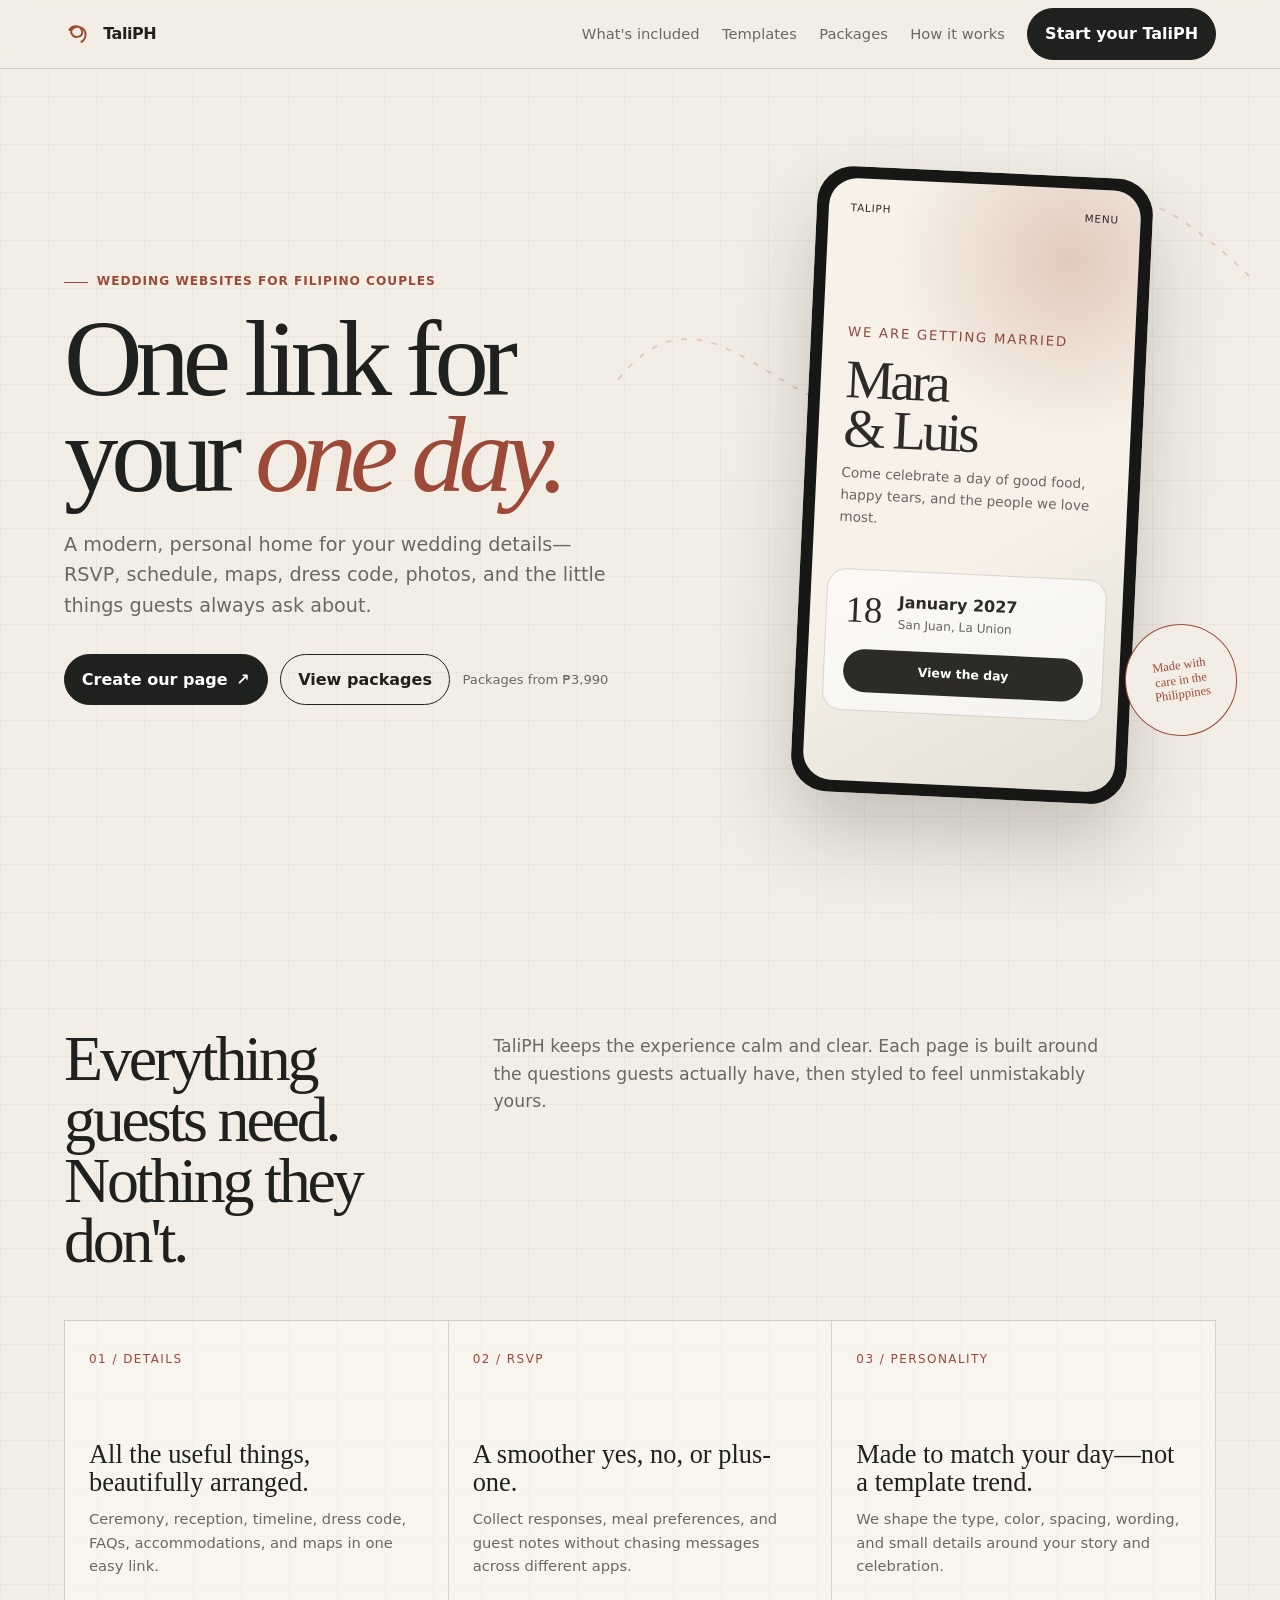
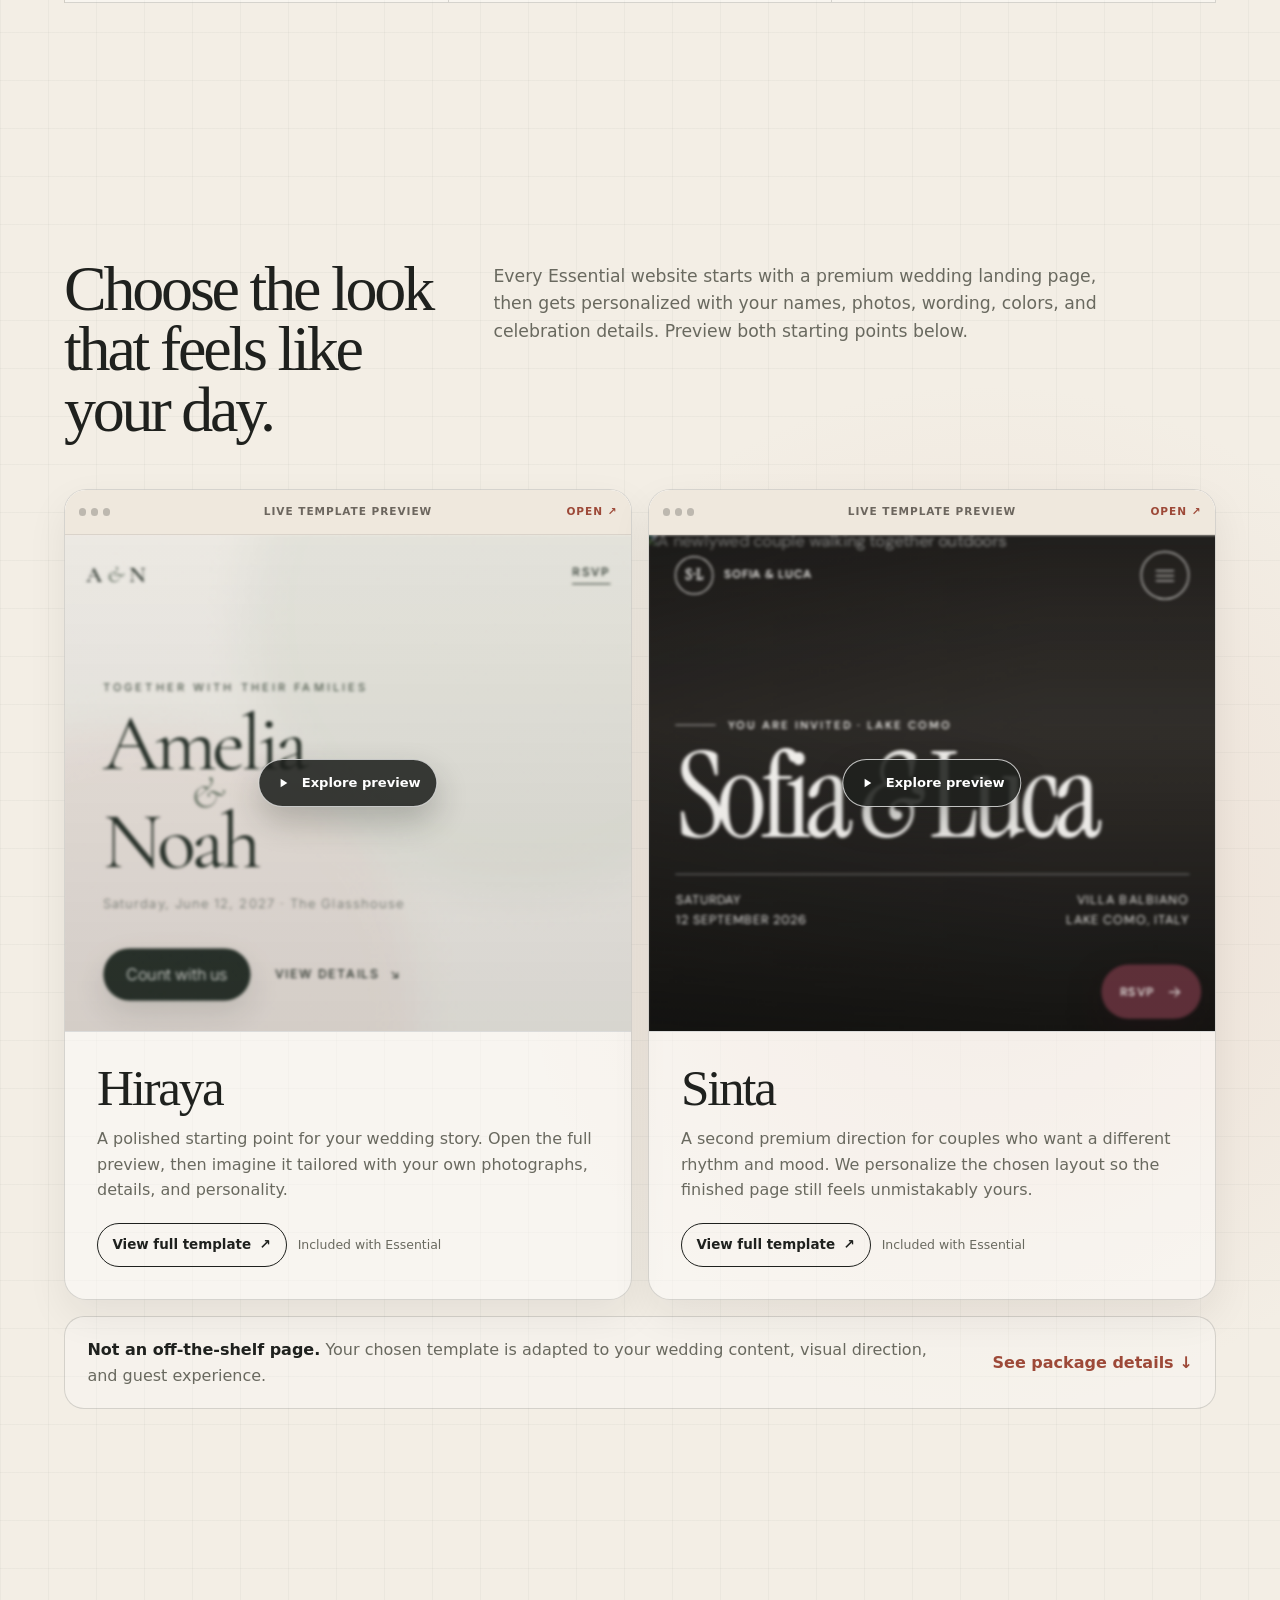
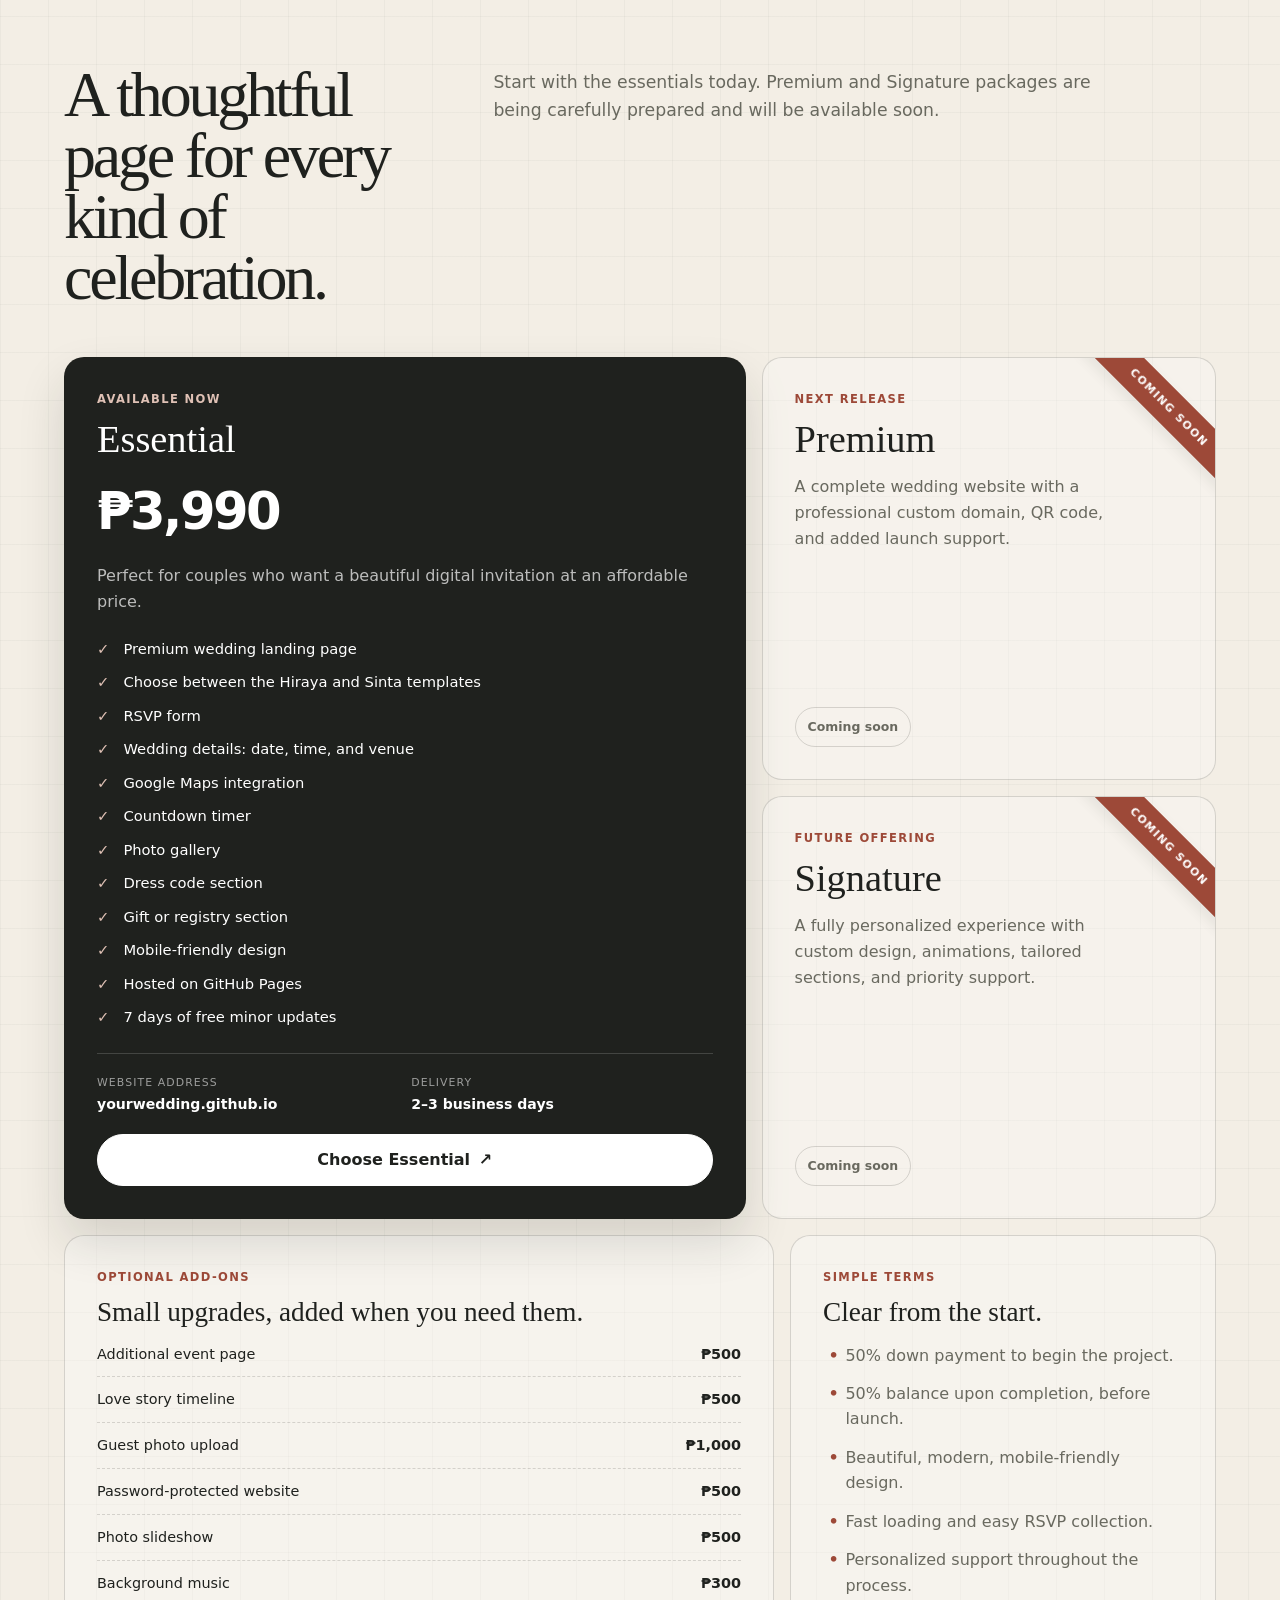
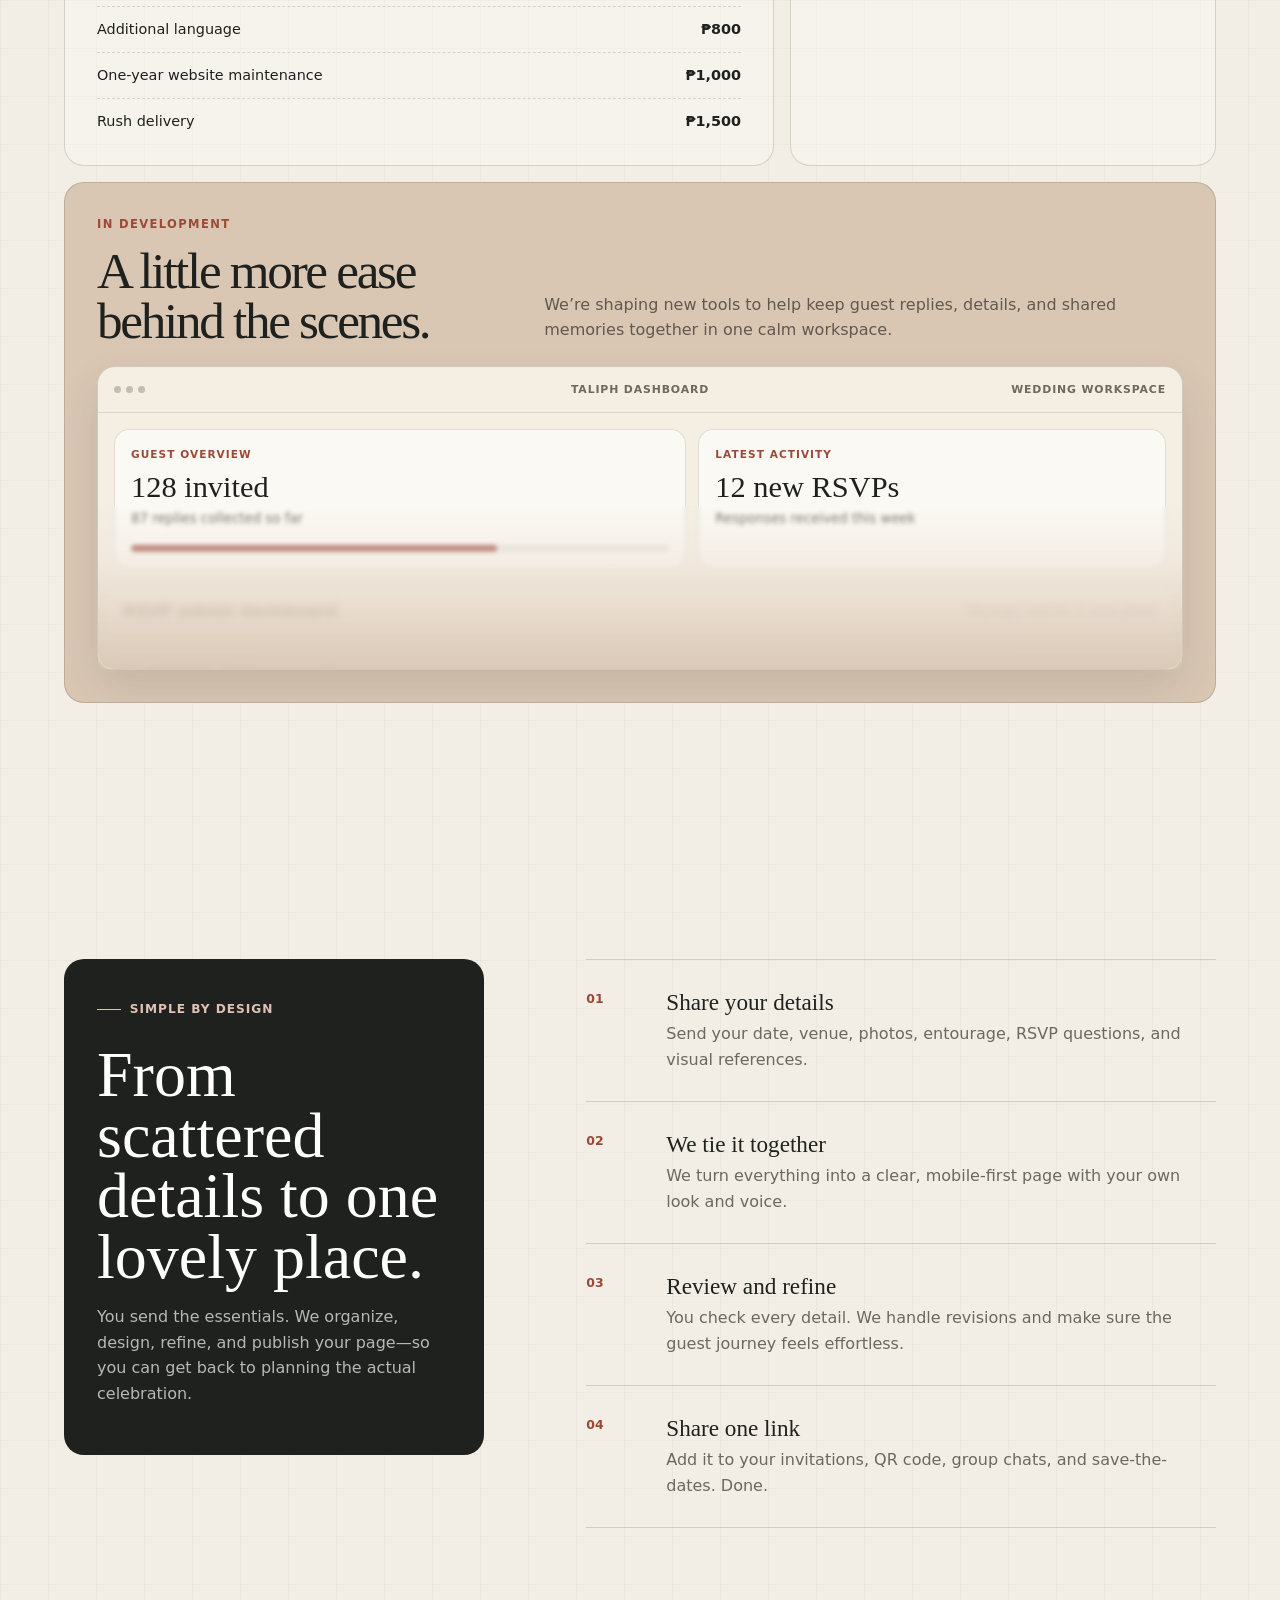
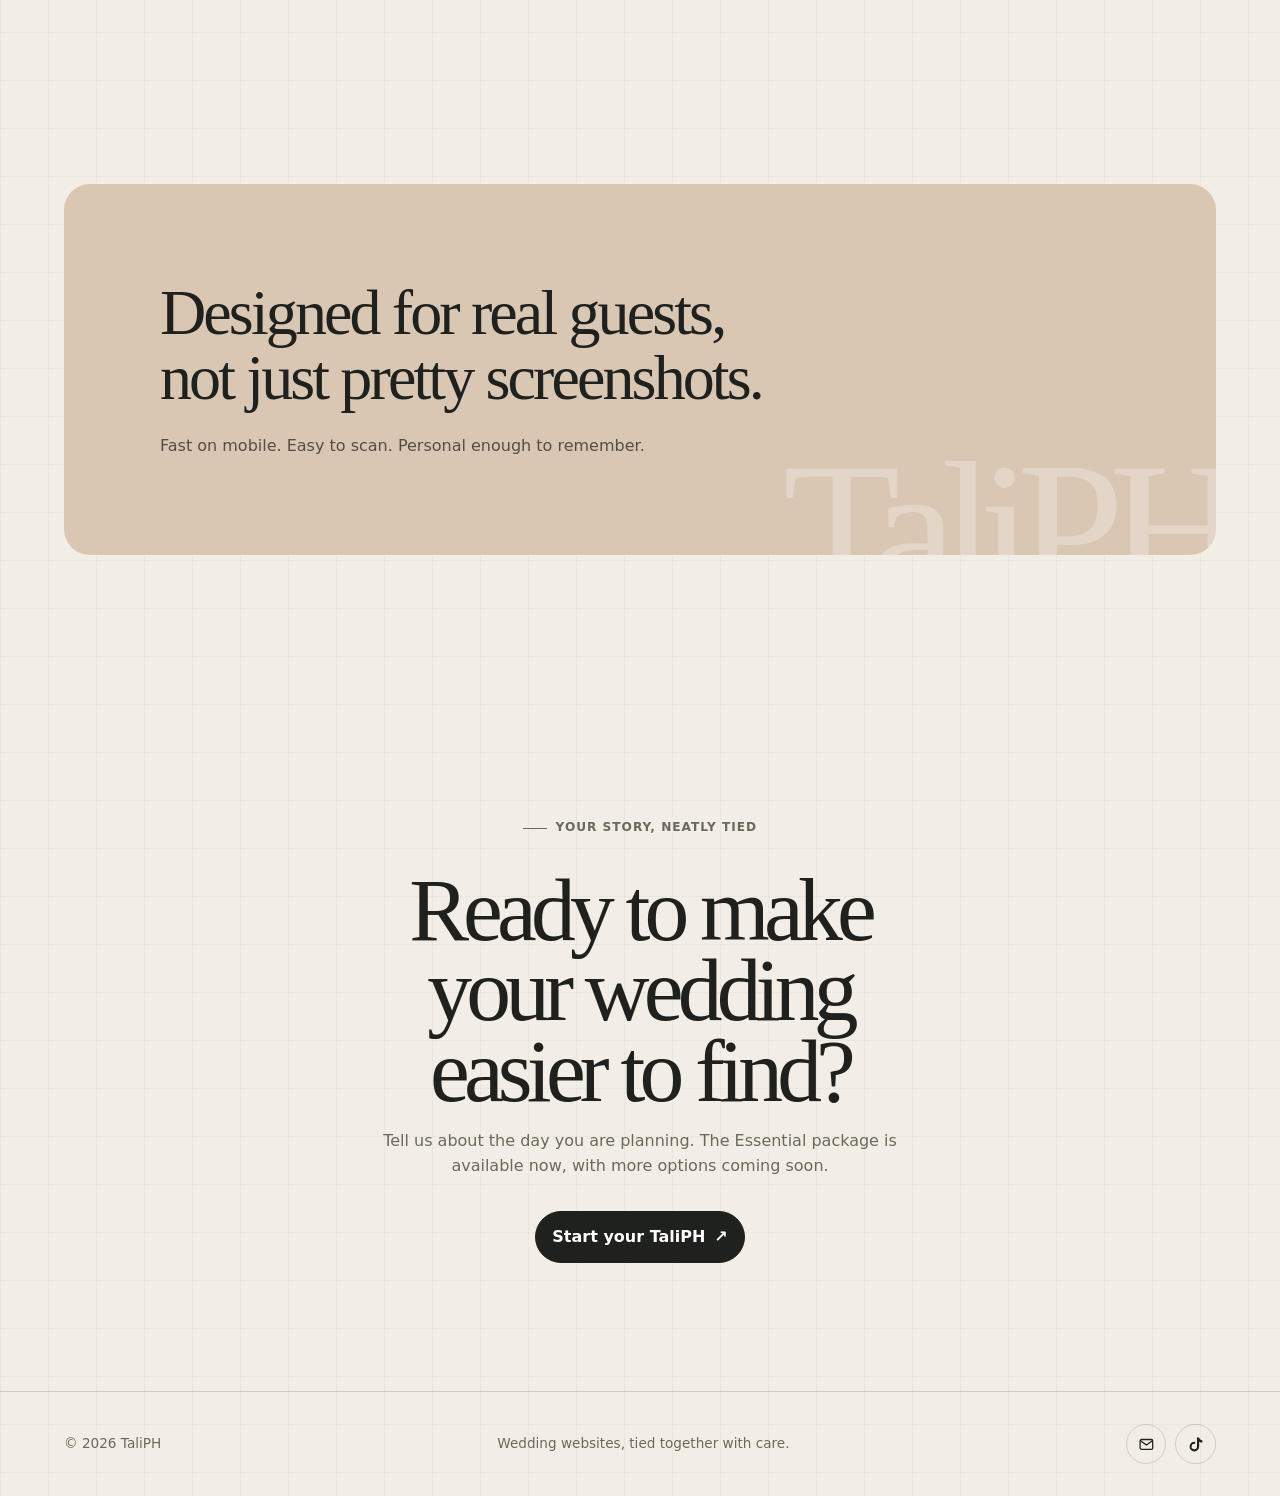
==== index.html @ bf70fc2e "update" ====
<!doctype html>
<html lang="en">
<head>
  <meta charset="utf-8">
  <meta name="viewport" content="width=device-width,initial-scale=1">
  <meta name="theme-color" content="#f3eee5">
  <meta name="description" content="TaliPH creates modern, personal wedding websites for Filipino couples—complete with RSVP, schedules, maps, and guest details.">
  <title>TaliPH — Wedding websites, tied together with care</title>
  <style>
    :root {
      --paper: #f3eee5;
      --ink: #1f211e;
      --muted: #69695f;
      --line: rgba(31, 33, 30, .16);
      --accent: #9d4938;
      --accent-soft: #dfc1b5;
      --card: rgba(255, 255, 255, .48);
      --radius: 1.25rem;
      --max: 72rem;
    }

    * { box-sizing: border-box; }
    html { scroll-behavior: smooth; max-width: 100%; overflow-x: hidden; }
    body {
      margin: 0;
      color: var(--ink);
      background:
        linear-gradient(rgba(31,33,30,.035) 1px, transparent 1px),
        linear-gradient(90deg, rgba(31,33,30,.035) 1px, transparent 1px),
        var(--paper);
      background-size: 3rem 3rem;
      font: 400 1rem/1.6 ui-sans-serif, system-ui, -apple-system, BlinkMacSystemFont, "Segoe UI", sans-serif;
      text-rendering: optimizeLegibility;
      width: 100%;
      max-width: 100%;
      overflow-x: hidden;
    }

    a { color: inherit; }
    button, a { -webkit-tap-highlight-color: transparent; }
    .wrap { width: min(calc(100% - 2rem), var(--max)); min-width: 0; margin-inline: auto; }
    .serif { font-family: Georgia, "Times New Roman", serif; font-weight: 400; }

    .skip {
      position: fixed;
      left: 1rem;
      top: -5rem;
      z-index: 10;
      padding: .7rem 1rem;
      background: var(--ink);
      color: white;
      border-radius: 999px;
      text-decoration: none;
    }
    .skip:focus { top: 1rem; }

    header {
      position: sticky;
      top: 0;
      z-index: 5;
      backdrop-filter: blur(12px);
      background: color-mix(in srgb, var(--paper) 82%, transparent);
      border-bottom: 1px solid var(--line);
    }

    nav {
      min-height: 4.25rem;
      display: flex;
      align-items: center;
      justify-content: space-between;
      gap: 1rem;
    }

    .brand {
      display: inline-flex;
      align-items: center;
      gap: .65rem;
      font-weight: 750;
      letter-spacing: -.03em;
      text-decoration: none;
    }

    .knot { width: 1.8rem; height: 1.8rem; flex: 0 0 auto; }
    .knot path {
      fill: none;
      stroke: var(--accent);
      stroke-width: 2.2;
      stroke-linecap: round;
      stroke-linejoin: round;
      stroke-dasharray: 70;
      animation: draw 1.4s ease-out both;
    }

    .navlinks { display: flex; align-items: center; gap: 1.4rem; }
    .navlinks > a:not(.button) { color: var(--muted); text-decoration: none; font-size: .92rem; }
    .navlinks > a:hover { color: var(--ink); }

    .button {
      display: inline-flex;
      align-items: center;
      justify-content: center;
      gap: .55rem;
      min-height: 2.9rem;
      padding: .75rem 1.05rem;
      border: 1px solid var(--ink);
      border-radius: 999px;
      background: var(--ink);
      color: #fff;
      font-weight: 700;
      text-decoration: none;
      transition: transform .2s ease, box-shadow .2s ease, background .2s ease;
    }
    .button:hover { transform: translateY(-2px); box-shadow: 0 .7rem 1.4rem rgba(31,33,30,.12); }
    .button.secondary { background: transparent; color: var(--ink); }

    main { overflow: hidden; }
    .hero {
      position: relative;
      display: grid;
      grid-template-columns: 1.08fr .92fr;
      align-items: center;
      gap: clamp(2rem, 7vw, 7rem);
      min-height: calc(100svh - 4.25rem);
      padding-block: clamp(4.5rem, 10vw, 8rem);
    }

    .eyebrow {
      display: inline-flex;
      align-items: center;
      gap: .55rem;
      margin: 0 0 1.2rem;
      color: var(--accent);
      font-weight: 750;
      letter-spacing: .08em;
      text-transform: uppercase;
      font-size: .76rem;
    }
    .eyebrow::before { content: ""; width: 1.5rem; border-top: 1px solid currentColor; }

    h1 {
      max-width: 10ch;
      margin: 0;
      font-size: clamp(3.7rem, 8.5vw, 7.7rem);
      line-height: .88;
      letter-spacing: -.065em;
    }
    h1 em { color: var(--accent); font-weight: inherit; }

    .lead {
      max-width: 35rem;
      margin: 1.7rem 0 2rem;
      color: var(--muted);
      font-size: clamp(1.05rem, 1.5vw, 1.22rem);
    }

    .actions { display: flex; flex-wrap: wrap; gap: .8rem; align-items: center; }
    .note { color: var(--muted); font-size: .82rem; }

    .preview-wrap { position: relative; min-height: 35rem; }
    .thread {
      position: absolute;
      inset: -5rem -12rem auto -8rem;
      width: 42rem;
      max-width: none;
      pointer-events: none;
      opacity: .78;
    }
    .thread path {
      fill: none;
      stroke: var(--accent-soft);
      stroke-width: 2;
      stroke-dasharray: 6 10;
      animation: drift 18s linear infinite;
    }

    .phone {
      position: absolute;
      top: 50%;
      left: 50%;
      width: min(100%, 21rem);
      min-height: 39rem;
      padding: .7rem;
      border: 1px solid rgba(31,33,30,.22);
      border-radius: 2.3rem;
      background: #171815;
      box-shadow: 0 2.5rem 5rem rgba(31,33,30,.22);
      transform: translate(-50%, -50%) rotate(2.7deg);
      animation: float 6s ease-in-out infinite;
    }

    .screen {
      position: relative;
      min-height: 37.6rem;
      overflow: hidden;
      border-radius: 1.75rem;
      background: #f7f1e8;
      color: #2c2b27;
    }

    .screen::before {
      content: "";
      position: absolute;
      inset: 0;
      background:
        radial-gradient(circle at 78% 12%, rgba(174,102,79,.28), transparent 30%),
        linear-gradient(150deg, transparent 58%, rgba(102,113,86,.14));
    }

    .sample-top { position: relative; padding: 1.3rem 1.35rem 0; display: flex; justify-content: space-between; font-size: .65rem; letter-spacing: .08em; text-transform: uppercase; }
    .sample-copy { position: relative; padding: 6.4rem 1.55rem 1.5rem; }
    .sample-copy small { color: #8d4a3b; letter-spacing: .13em; text-transform: uppercase; }
    .sample-copy h2 { margin: .7rem 0 .6rem; font-size: 3.4rem; line-height: .9; letter-spacing: -.06em; }
    .sample-copy p { max-width: 18rem; margin: 0; color: #68665f; font-size: .85rem; }

    .date-card {
      position: relative;
      margin: 1rem;
      padding: 1.15rem;
      display: grid;
      grid-template-columns: auto 1fr;
      gap: 1rem;
      align-items: center;
      border: 1px solid rgba(44,43,39,.16);
      border-radius: 1.2rem;
      background: rgba(255,255,255,.56);
    }
    .date-card strong { font: 400 2.3rem/1 Georgia, serif; }
    .date-card span { display: block; color: #68665f; font-size: .76rem; }
    .mini-button { grid-column: 1 / -1; padding: .72rem; border-radius: 999px; background: #2c2b27; color: white; text-align: center; font-size: .78rem; font-weight: 700; }

    .seal {
      position: absolute;
      right: -1.3rem;
      bottom: 1.8rem;
      width: 7rem;
      aspect-ratio: 1;
      display: grid;
      place-items: center;
      border: 1px solid var(--accent);
      border-radius: 50%;
      background: var(--paper);
      color: var(--accent);
      text-align: center;
      font: 400 .78rem/1.15 Georgia, serif;
      transform: rotate(-8deg);
    }

    section { padding-block: clamp(5rem, 10vw, 9rem); }
    .section-head { display: grid; grid-template-columns: .55fr 1fr; gap: 2rem; margin-bottom: 3rem; }
    .section-head h2 { max-width: 13ch; margin: 0; font-size: clamp(2.4rem, 5vw, 4.7rem); line-height: .95; letter-spacing: -.05em; }
    .section-head p { max-width: 38rem; margin: .25rem 0 0; color: var(--muted); font-size: 1.08rem; }

    .features {
      display: grid;
      grid-template-columns: repeat(3, minmax(0, 1fr));
      width: 100%;
      min-width: 0;
      border-top: 1px solid var(--line);
      border-left: 1px solid var(--line);
    }
    .feature {
      min-width: 0;
      min-height: 17rem;
      padding: 1.5rem;
      border-right: 1px solid var(--line);
      border-bottom: 1px solid var(--line);
      background: color-mix(in srgb, var(--card) 80%, transparent);
    }
    .feature-num { color: var(--accent); font-size: .75rem; letter-spacing: .12em; }
    .feature h3 { margin: 4.4rem 0 .65rem; font: 400 1.65rem/1.05 Georgia, serif; }
    .feature p { margin: 0; color: var(--muted); font-size: .92rem; overflow-wrap: anywhere; }

    .templates-section {
      position: relative;
    }

    .templates-section::before {
      content: "";
      position: absolute;
      z-index: -1;
      inset: 12% -18vw 3% 40%;
      border-radius: 50%;
      background: radial-gradient(circle, rgba(223,193,181,.34), transparent 68%);
      pointer-events: none;
    }

    .template-grid {
      display: grid;
      grid-template-columns: repeat(2, minmax(0, 1fr));
      gap: 1rem;
      min-width: 0;
    }

    .template-card {
      min-width: 0;
      overflow: hidden;
      border: 1px solid var(--line);
      border-radius: calc(var(--radius) * 1.1);
      background: color-mix(in srgb, var(--card) 92%, transparent);
      box-shadow: 0 1rem 2.5rem rgba(31,33,30,.07);
      transition: transform .25s ease, box-shadow .25s ease;
    }

    .template-card:hover {
      transform: translateY(-4px);
      box-shadow: 0 1.4rem 3rem rgba(31,33,30,.11);
    }

    .template-browser {
      min-width: 0;
      overflow: hidden;
      border-bottom: 1px solid var(--line);
      background: #fff;
    }

    .template-toolbar {
      min-height: 2.8rem;
      display: grid;
      grid-template-columns: 1fr auto 1fr;
      align-items: center;
      gap: .75rem;
      padding: .65rem .85rem;
      border-bottom: 1px solid rgba(31,33,30,.1);
      background: #efe8dd;
      color: #6c665e;
      font-size: .66rem;
      font-weight: 800;
      letter-spacing: .09em;
      text-transform: uppercase;
    }

    .template-toolbar > span:nth-child(2) { text-align: center; }
    .template-toolbar a { justify-self: end; color: var(--accent); text-decoration: none; }
    .template-toolbar a:hover { text-decoration: underline; text-underline-offset: .2rem; }

    .template-preview-shell {
      position: relative;
      overflow: hidden;
      background: #f7f1e8;
    }

    .template-frame {
      display: block;
      width: 100%;
      height: clamp(23rem, 42vw, 31rem);
      border: 0;
      background: #f7f1e8;
      pointer-events: none;
      filter: blur(1.6px) saturate(.82);
      transform: scale(1.008);
      transform-origin: center top;
      transition: filter .3s ease, transform .3s ease;
    }

    .template-preview-shell::after {
      content: "";
      position: absolute;
      inset: 0;
      pointer-events: none;
      background: linear-gradient(180deg, rgba(31,33,30,.03), rgba(31,33,30,.13));
      transition: opacity .3s ease;
    }

    .template-activate {
      position: absolute;
      z-index: 2;
      inset: 50% auto auto 50%;
      display: inline-flex;
      align-items: center;
      gap: .65rem;
      min-height: 3rem;
      padding: .75rem 1rem;
      border: 1px solid rgba(255,255,255,.72);
      border-radius: 999px;
      background: rgba(31,33,30,.88);
      color: #fff;
      font: inherit;
      font-size: .82rem;
      font-weight: 800;
      cursor: pointer;
      box-shadow: 0 .9rem 2rem rgba(31,33,30,.24);
      transform: translate(-50%, -50%);
      transition: transform .2s ease, background .2s ease, opacity .2s ease;
    }

    .template-activate:hover { background: var(--accent); transform: translate(-50%, calc(-50% - 2px)); }
    .template-activate:focus-visible { outline: 3px solid var(--accent-soft); outline-offset: 3px; }
    .template-activate svg { width: 1rem; height: 1rem; fill: currentColor; }

    .template-preview-shell.is-active .template-frame {
      pointer-events: auto;
      filter: none;
      transform: none;
    }

    .template-preview-shell.is-active::after { opacity: 0; }
    .template-preview-shell.is-active .template-activate { opacity: 0; pointer-events: none; }

    .template-copy { padding: clamp(1.35rem, 3vw, 2rem); }

    .template-meta {
      display: flex;
      align-items: center;
      justify-content: space-between;
      gap: .75rem;
      margin-bottom: 1rem;
    }

    .template-index {
      color: var(--accent);
      font-size: .7rem;
      font-weight: 850;
      letter-spacing: .11em;
      text-transform: uppercase;
    }

    .template-copy h3 {
      margin: 0;
      font: 400 clamp(2.1rem, 4vw, 3.2rem)/.95 Georgia, serif;
      letter-spacing: -.045em;
    }

    .template-copy p {
      max-width: 34rem;
      margin: .85rem 0 1.25rem;
      color: var(--muted);
    }

    .template-actions { display: flex; flex-wrap: wrap; align-items: center; gap: .7rem; }
    .template-actions .button { min-height: 2.65rem; padding: .65rem .9rem; font-size: .84rem; }
    .template-note { color: var(--muted); font-size: .78rem; }

    .template-included {
      display: flex;
      align-items: center;
      justify-content: space-between;
      gap: 1rem 2rem;
      margin-top: 1rem;
      padding: 1.25rem 1.4rem;
      border: 1px solid var(--line);
      border-radius: var(--radius);
      background: rgba(255,255,255,.28);
    }

    .template-included p { margin: 0; color: var(--muted); }
    .template-included strong { color: var(--ink); }
    .template-included a { color: var(--accent); font-weight: 800; text-decoration: none; white-space: nowrap; }
    .template-included a:hover { text-decoration: underline; text-underline-offset: .2rem; }

    .packages-grid {
      display: grid;
      grid-template-columns: minmax(0, 1.2fr) minmax(0, .8fr);
      width: 100%;
      min-width: 0;
      gap: 1rem;
      align-items: stretch;
    }

    .package-card {
      position: relative;
      display: flex;
      flex-direction: column;
      min-width: 0;
      max-width: 100%;
      min-height: 0;
      padding: clamp(1.4rem, 3vw, 2rem);
      border: 1px solid var(--line);
      border-radius: var(--radius);
      background: color-mix(in srgb, var(--card) 88%, transparent);
      overflow: hidden;
    }

    .package-card.featured {
      grid-row: span 2;
      background: var(--ink);
      color: white;
      box-shadow: 0 1.4rem 3rem rgba(31,33,30,.14);
    }

    .package-card.coming-soon {
      min-height: 18rem;
      justify-content: space-between;
      padding-right: clamp(4.5rem, 7vw, 6rem);
      background: rgba(255,255,255,.28);
    }

    .package-card.coming-soon::after {
      content: "Coming soon";
      position: absolute;
      z-index: 1;
      top: 2.05rem;
      right: -3.65rem;
      width: 13rem;
      padding: .55rem 0;
      transform: rotate(45deg);
      transform-origin: center;
      background: var(--accent);
      color: white;
      text-align: center;
      white-space: nowrap;
      font-size: .68rem;
      font-weight: 800;
      letter-spacing: .13em;
      text-transform: uppercase;
      box-shadow: 0 .35rem .8rem rgba(31,33,30,.08);
    }

    .package-label {
      margin: 0 0 .75rem;
      color: var(--accent);
      font-size: .72rem;
      font-weight: 800;
      letter-spacing: .12em;
      text-transform: uppercase;
    }

    .featured .package-label { color: var(--accent-soft); }
    .package-card h3 { margin: 0; font: 400 clamp(2rem, 3vw, 2.7rem)/1 Georgia, serif; }
    .package-price { margin: .8rem 0 .2rem; font-size: clamp(2.2rem, 4vw, 3.5rem); font-weight: 800; letter-spacing: -.05em; }
    .package-intro { margin: .45rem 0 1.4rem; color: var(--muted); }
    .featured .package-intro { color: rgba(255,255,255,.7); }

    .package-list {
      display: grid;
      gap: .62rem;
      margin: 0 0 1.5rem;
      padding: 0;
      list-style: none;
    }

    .package-list li { display: grid; grid-template-columns: 1rem 1fr; gap: .65rem; font-size: .92rem; }
    .package-list li::before { content: "✓"; color: var(--accent-soft); font-weight: 900; }

    .package-meta {
      display: grid;
      grid-template-columns: repeat(2, minmax(0, 1fr));
      gap: .8rem;
      margin-top: auto;
      padding-top: 1.25rem;
      border-top: 1px solid rgba(255,255,255,.16);
    }

    .package-meta div { min-width: 0; }
    .package-meta span { display: block; color: rgba(255,255,255,.56); font-size: .68rem; letter-spacing: .1em; text-transform: uppercase; }
    .package-meta strong { display: block; margin-top: .25rem; font-size: .88rem; line-height: 1.35; overflow-wrap: anywhere; }

    .coming-copy { max-width: 23rem; margin: 1rem 0 2rem; color: var(--muted); overflow-wrap: anywhere; }
    .coming-tag { display: inline-flex; align-self: flex-start; padding: .55rem .75rem; border: 1px solid var(--line); border-radius: 999px; color: var(--muted); font-size: .78rem; font-weight: 750; }

    .package-extras {
      display: grid;
      grid-template-columns: minmax(0, 1.25fr) minmax(0, .75fr);
      min-width: 0;
      gap: 1rem;
      margin-top: 1rem;
    }

    .extras-card {
      min-width: 0;
      max-width: 100%;
      padding: clamp(1.4rem, 3vw, 2rem);
      border: 1px solid var(--line);
      border-radius: var(--radius);
      background: rgba(255,255,255,.3);
    }

    .extras-card h3 { margin: 0 0 1rem; font: 400 1.7rem/1.05 Georgia, serif; }
    .addons { display: grid; gap: .72rem; margin: 0; padding: 0; list-style: none; }
    .addons li { display: flex; justify-content: space-between; gap: 1rem; padding-bottom: .65rem; border-bottom: 1px dashed var(--line); font-size: .9rem; }
    .addons li:last-child { padding-bottom: 0; border-bottom: 0; }
    .addons strong { white-space: nowrap; }

    .terms-list { display: grid; gap: .8rem; margin: 0; padding: 0; list-style: none; }
    .terms-list li { padding-left: 1.4rem; position: relative; color: var(--muted); }
    .terms-list li::before { content: "•"; position: absolute; left: .35rem; color: var(--accent); font-weight: 900; }

    .future-card {
      position: relative;
      min-width: 0;
      max-width: 100%;
      margin-top: 1rem;
      padding: clamp(1.4rem, 3vw, 2rem);
      border: 1px solid var(--line);
      border-radius: var(--radius);
      background: #d9c7b4;
      overflow: hidden;
    }

    .future-intro {
      display: grid;
      grid-template-columns: .65fr 1fr;
      gap: 1rem 2rem;
      align-items: end;
      margin-bottom: 1.25rem;
    }

    .future-intro h3 {
      max-width: 14ch;
      margin: 0;
      font: 400 clamp(2rem, 4vw, 3.5rem)/.98 Georgia, serif;
      letter-spacing: -.045em;
    }

    .future-intro p:last-child {
      max-width: 38rem;
      margin: 0 0 .2rem;
      color: #62584f;
    }

    .future-preview {
      position: relative;
      min-width: 0;
      max-width: 100%;
      height: 19rem;
      overflow: hidden;
      border: 1px solid rgba(31,33,30,.18);
      border-radius: calc(var(--radius) * .9);
      background: rgba(247,241,232,.92);
      box-shadow: 0 1.2rem 2.6rem rgba(69,57,47,.12);
    }

    .future-preview::after {
      content: "";
      position: absolute;
      z-index: 3;
      inset: auto 0 0;
      height: 54%;
      pointer-events: none;
      background: linear-gradient(to bottom, rgba(247,241,232,0), rgba(239,229,218,.58) 34%, rgba(217,199,180,.96) 100%);
      backdrop-filter: blur(2px);
    }

    .future-preview-bar {
      position: relative;
      z-index: 1;
      min-height: 2.85rem;
      display: grid;
      grid-template-columns: 1fr auto 1fr;
      align-items: center;
      gap: 1rem;
      padding: .7rem 1rem;
      border-bottom: 1px solid rgba(31,33,30,.12);
      color: #70675f;
      font-size: .68rem;
      font-weight: 750;
      letter-spacing: .08em;
      text-transform: uppercase;
    }

    .future-preview-bar > span:last-child { text-align: right; }
    .preview-dots { display: flex; gap: .3rem; }
    .preview-dots i { width: .45rem; height: .45rem; border-radius: 50%; background: rgba(31,33,30,.24); }

    .future-preview-grid {
      display: grid;
      grid-template-columns: 1.1fr .9fr;
      gap: .8rem;
      padding: 1rem;
    }

    .preview-panel {
      min-height: 7.2rem;
      padding: 1rem;
      border: 1px solid rgba(31,33,30,.12);
      border-radius: .95rem;
      background: rgba(255,255,255,.62);
    }

    .preview-kicker {
      display: block;
      margin-bottom: .6rem;
      color: var(--accent);
      font-size: .66rem;
      font-weight: 800;
      letter-spacing: .1em;
      text-transform: uppercase;
    }

    .preview-panel strong { display: block; font: 400 1.9rem/1 Georgia, serif; }
    .preview-panel small { display: block; margin-top: .35rem; color: var(--muted); }

    .preview-progress {
      height: .42rem;
      margin-top: 1rem;
      overflow: hidden;
      border-radius: 999px;
      background: rgba(31,33,30,.1);
    }

    .preview-progress span { display: block; width: 68%; height: 100%; border-radius: inherit; background: var(--accent); }

    .future-preview-tools {
      display: grid;
      gap: .55rem;
      padding: 0 1rem 4.5rem;
      filter: blur(3.5px);
      opacity: .5;
      transform: scale(1.015);
      transform-origin: top center;
      user-select: none;
      pointer-events: none;
    }

    .preview-tool {
      display: flex;
      align-items: center;
      justify-content: space-between;
      gap: 1rem;
      padding: .8rem 1rem;
      border: 1px solid rgba(31,33,30,.1);
      border-radius: .85rem;
      background: rgba(255,255,255,.5);
    }

    .preview-tool span { font-weight: 750; }
    .preview-tool small { color: var(--muted); text-align: right; }


    .process {
      display: grid;
      grid-template-columns: minmax(0, .8fr) minmax(0, 1.2fr);
      gap: clamp(2rem, 8vw, 8rem);
      align-items: start;
    }
    .process-card {
      position: sticky;
      top: 7rem;
      padding: 2rem;
      border: 1px solid var(--line);
      border-radius: var(--radius);
      background: var(--ink);
      color: white;
    }
    .process-card p { color: rgba(255,255,255,.68); }
    .steps { border-top: 1px solid var(--line); }
    .step { display: grid; grid-template-columns: 4rem 1fr; gap: 1rem; padding: 1.8rem 0; border-bottom: 1px solid var(--line); }
    .step b { color: var(--accent); font-size: .78rem; }
    .step h3 { margin: 0 0 .35rem; font: 400 1.45rem/1.15 Georgia, serif; }
    .step p { margin: 0; color: var(--muted); }

    .quote {
      position: relative;
      padding: clamp(2.5rem, 8vw, 6rem);
      border-radius: calc(var(--radius) * 1.3);
      background: #d9c7b4;
      overflow: hidden;
    }
    .quote::after {
      content: "TaliPH";
      position: absolute;
      right: -1rem;
      bottom: -4.5rem;
      color: rgba(255,255,255,.28);
      font: 400 12rem/1 Georgia, serif;
      letter-spacing: -.08em;
    }
    blockquote { position: relative; z-index: 1; max-width: 19ch; margin: 0; font: 400 clamp(2.2rem, 5vw, 4.5rem)/1.02 Georgia, serif; letter-spacing: -.045em; }
    .quote p { position: relative; z-index: 1; margin: 1.4rem 0 0; color: #554e46; }

    .cta { text-align: center; }
    .cta h2 { max-width: 12ch; margin: 0 auto 1rem; font-size: clamp(3rem, 7vw, 6.8rem); line-height: .9; letter-spacing: -.065em; }
    .cta p { max-width: 34rem; margin: 0 auto 2rem; color: var(--muted); }

    footer { padding: 2rem 0; border-top: 1px solid var(--line); color: var(--muted); font-size: .85rem; }
    .footer-row { display: flex; justify-content: space-between; align-items: center; gap: 1rem; flex-wrap: wrap; }
    .footer-socials { display: flex; align-items: center; gap: .55rem; }
    .footer-icon {
      width: 2.55rem;
      height: 2.55rem;
      display: inline-grid;
      flex: 0 0 auto;
      place-items: center;
      border: 1px solid var(--line);
      border-radius: 50%;
      color: var(--ink);
      text-decoration: none;
      transition: transform .2s ease, border-color .2s ease, background .2s ease;
    }
    .footer-icon:hover { transform: translateY(-2px); border-color: var(--ink); background: rgba(255,255,255,.36); }
    .footer-icon svg { width: 1.05rem; height: 1.05rem; }
    .footer-icon.mail svg { fill: none; stroke: currentColor; stroke-width: 1.8; stroke-linecap: round; stroke-linejoin: round; }
    .footer-icon.tiktok svg { fill: currentColor; }

    .reveal { opacity: 0; transform: translateY(1.25rem); transition: opacity .65s ease, transform .65s ease; }
    .reveal.visible { opacity: 1; transform: none; }

    @keyframes draw { from { stroke-dashoffset: 70; } to { stroke-dashoffset: 0; } }
    @keyframes drift { to { stroke-dashoffset: -160; } }
    @keyframes float { 0%,100% { transform: translate(-50%, -50%) rotate(2.7deg); } 50% { transform: translate(-50%, calc(-50% - 9px)) rotate(1.8deg); } }

    @media (max-width: 1100px) {
      .packages-grid, .package-extras { grid-template-columns: 1fr; }
      .package-card.featured { grid-row: auto; }
      .features { grid-template-columns: 1fr; }
      .feature { min-height: auto; }
      .feature h3 { margin-top: 2.5rem; }
    }

    @media (max-width: 820px) {
      .navlinks > a:not(.button) { display: none; }
      .hero { grid-template-columns: 1fr; min-height: auto; }
      .hero-copy { text-align: center; }
      h1, .lead { margin-inline: auto; }
      .actions { justify-content: center; }
      .preview-wrap { min-height: 40rem; }
      .section-head, .process, .package-extras { grid-template-columns: 1fr; }
      .template-grid { grid-template-columns: 1fr; }
      .template-frame { height: min(68vw, 32rem); }
      .packages-grid { grid-template-columns: 1fr; }
      .package-card.featured { grid-row: auto; }
      .features { grid-template-columns: 1fr; }
      .feature { min-height: auto; }
      .feature h3 { margin-top: 2.5rem; }
      .process-card { position: relative; top: 0; }
    }

    @media (max-width: 520px) {
      .wrap { width: min(calc(100% - 1.25rem), var(--max)); }
      .button { width: 100%; }
      .navlinks .button { width: auto; }
      .note { width: 100%; }
      .phone { width: 18.5rem; }
      .seal { right: -.2rem; }
      .step { grid-template-columns: 2.4rem 1fr; }
      .quote::after { font-size: 8rem; bottom: -2.7rem; }
      .package-meta { grid-template-columns: 1fr; }
      .package-card.coming-soon { min-height: 16rem; padding-right: 3.8rem; }
      .package-card.coming-soon::after { right: -3.7rem; top: 1.85rem; width: 11.5rem; font-size: .58rem; }
      .footer-row { align-items: center; }
      .addons li { align-items: flex-start; }
      .future-intro { grid-template-columns: 1fr; }
      .future-intro h3 { max-width: 16ch; }
      .future-preview { height: 20rem; }
      .future-preview-bar { grid-template-columns: 1fr auto; }
      .future-preview-bar > span:last-child { display: none; }
      .future-preview-grid { grid-template-columns: 1fr; }
      .preview-panel:nth-child(2) { min-height: 6rem; }
      .preview-tool { align-items: flex-start; flex-direction: column; gap: .15rem; }
      .preview-tool small { text-align: left; }
      .template-toolbar { grid-template-columns: 1fr auto; }
      .template-toolbar > span:nth-child(2) { display: none; }
      .template-frame { height: 28rem; }
      .template-meta, .template-included { align-items: flex-start; flex-direction: column; }
      .template-included a { white-space: normal; }
    }

    @media (prefers-reduced-motion: reduce) {
      html { scroll-behavior: auto; }
      *, *::before, *::after { animation-duration: .01ms !important; animation-iteration-count: 1 !important; transition-duration: .01ms !important; }
      .reveal { opacity: 1; transform: none; }
    }
  </style>
</head>
<body>
  <a class="skip" href="#main">Skip to content</a>

  <header>
    <nav class="wrap" aria-label="Main navigation">
      <a class="brand" href="#top" aria-label="TaliPH home">
        <svg class="knot" viewBox="0 0 32 32" aria-hidden="true">
          <path d="M6 11c4-6 12-5 14 1 2 7-8 9-11 4-4-6 5-11 11-7 6 4 5 13-2 16-6 3-12-1-12-7 0-5 5-8 9-6 5 2 5 10 0 13"/>
        </svg>
        TaliPH
      </a>
      <div class="navlinks">
        <a href="#included">What's included</a>
        <a href="#templates">Templates</a>
        <a href="#packages">Packages</a>
        <a href="#process">How it works</a>
        <a class="button" href="mailto:taliph@proton.me?subject=Start%20my%20TaliPH%20wedding%20website">Start your TaliPH</a>
      </div>
    </nav>
  </header>

  <main id="main">
    <section class="hero wrap" id="top">
      <div class="hero-copy reveal visible">
        <p class="eyebrow">Wedding websites for Filipino couples</p>
        <h1 class="serif">One link for your <em>one day.</em></h1>
        <p class="lead">A modern, personal home for your wedding details—RSVP, schedule, maps, dress code, photos, and the little things guests always ask about.</p>
        <div class="actions">
          <a class="button" href="mailto:taliph@proton.me?subject=Start%20my%20TaliPH%20wedding%20website">Create our page <span aria-hidden="true">↗</span></a>
          <a class="button secondary" href="#packages">View packages</a>
          <span class="note">Packages from ₱3,990</span>
        </div>
      </div>

      <div class="preview-wrap" aria-label="Example TaliPH wedding website preview">
        <svg class="thread" viewBox="0 0 700 420" aria-hidden="true">
          <path d="M20 265C135 120 230 410 353 235S532 16 680 160"/>
        </svg>
        <div class="phone">
          <div class="screen">
            <div class="sample-top"><span>TaliPH</span><span>Menu</span></div>
            <div class="sample-copy">
              <small>We are getting married</small>
              <h2 class="serif">Mara<br>&amp; Luis</h2>
              <p>Come celebrate a day of good food, happy tears, and the people we love most.</p>
            </div>
            <div class="date-card">
              <strong>18</strong>
              <div><b>January 2027</b><span>San Juan, La Union</span></div>
              <div class="mini-button">View the day</div>
            </div>
          </div>
        </div>
        <div class="seal">Made with<br>care in the<br>Philippines</div>
      </div>
    </section>

    <section class="wrap" id="included">
      <div class="section-head reveal">
        <h2 class="serif">Everything guests need. Nothing they don't.</h2>
        <p>TaliPH keeps the experience calm and clear. Each page is built around the questions guests actually have, then styled to feel unmistakably yours.</p>
      </div>
      <div class="features reveal">
        <article class="feature">
          <span class="feature-num">01 / DETAILS</span>
          <h3>All the useful things, beautifully arranged.</h3>
          <p>Ceremony, reception, timeline, dress code, FAQs, accommodations, and maps in one easy link.</p>
        </article>
        <article class="feature">
          <span class="feature-num">02 / RSVP</span>
          <h3>A smoother yes, no, or plus-one.</h3>
          <p>Collect responses, meal preferences, and guest notes without chasing messages across different apps.</p>
        </article>
        <article class="feature">
          <span class="feature-num">03 / PERSONALITY</span>
          <h3>Made to match your day—not a template trend.</h3>
          <p>We shape the type, color, spacing, wording, and small details around your story and celebration.</p>
        </article>
      </div>
    </section>

    <section class="wrap templates-section" id="templates">
      <div class="section-head reveal">
        <h2 class="serif">Choose the look that feels like your day.</h2>
        <p>Every Essential website starts with a premium wedding landing page, then gets personalized with your names, photos, wording, colors, and celebration details. Preview both starting points below.</p>
      </div>

      <div class="template-grid reveal" aria-label="Premium wedding landing page templates">
        <article class="template-card" id="template-hiraya" data-template-alias="hiraya">
          <div class="template-browser">
            <div class="template-toolbar">
              <span class="preview-dots" aria-hidden="true"><i></i><i></i><i></i></span>
              <span>Live template preview</span>
              <a href="temp/1/index.html" target="_blank" rel="noopener">Open ↗</a>
            </div>
            <div class="template-preview-shell">
              <iframe class="template-frame" src="temp/1/index.html" title="Hiraya premium wedding landing page template preview" loading="lazy" tabindex="-1">
                <a href="temp/1/index.html">Open the Hiraya template preview</a>
              </iframe>
              <button class="template-activate" type="button" aria-label="Activate and scroll the Hiraya template preview" aria-pressed="false">
                <svg viewBox="0 0 24 24" aria-hidden="true"><path d="M8 5.5v13l10-6.5-10-6.5Z"/></svg>
                <span>Explore preview</span>
              </button>
            </div>
          </div>
          <div class="template-copy">
            <!-- <div class="template-meta">
              <span class="template-index">Template 01</span>
            </div> -->
            <h3>Hiraya</h3>
            <p>A polished starting point for your wedding story. Open the full preview, then imagine it tailored with your own photographs, details, and personality.</p>
            <div class="template-actions">
              <a class="button secondary" href="temp/1/index.html" target="_blank" rel="noopener">View full template <span aria-hidden="true">↗</span></a>
              <span class="template-note">Included with Essential</span>
            </div>
          </div>
        </article>

        <article class="template-card" id="template-sinta" data-template-alias="sinta">
          <div class="template-browser">
            <div class="template-toolbar">
              <span class="preview-dots" aria-hidden="true"><i></i><i></i><i></i></span>
              <span>Live template preview</span>
              <a href="temp/2/index.html" target="_blank" rel="noopener">Open ↗</a>
            </div>
            <div class="template-preview-shell">
              <iframe class="template-frame" src="temp/2/index.html" title="Sinta premium wedding landing page template preview" loading="lazy" tabindex="-1">
                <a href="temp/2/index.html">Open the Sinta template preview</a>
              </iframe>
              <button class="template-activate" type="button" aria-label="Activate and scroll the Sinta template preview" aria-pressed="false">
                <svg viewBox="0 0 24 24" aria-hidden="true"><path d="M8 5.5v13l10-6.5-10-6.5Z"/></svg>
                <span>Explore preview</span>
              </button>
            </div>
          </div>
          <div class="template-copy">
            <!-- <div class="template-meta">
              <span class="template-index">Template 02</span>
            </div> -->
            <h3>Sinta</h3>
            <p>A second premium direction for couples who want a different rhythm and mood. We personalize the chosen layout so the finished page still feels unmistakably yours.</p>
            <div class="template-actions">
              <a class="button secondary" href="temp/2/index.html" target="_blank" rel="noopener">View full template <span aria-hidden="true">↗</span></a>
              <span class="template-note">Included with Essential</span>
            </div>
          </div>
        </article>
      </div>

      <div class="template-included reveal">
        <p><strong>Not an off-the-shelf page.</strong> Your chosen template is adapted to your wedding content, visual direction, and guest experience.</p>
        <a href="#packages">See package details ↓</a>
      </div>
    </section>

    <section class="wrap" id="packages">
      <div class="section-head reveal">
        <h2 class="serif">A thoughtful page for every kind of celebration.</h2>
        <p>Start with the essentials today. Premium and Signature packages are being carefully prepared and will be available soon.</p>
      </div>

      <div class="packages-grid reveal">
        <article class="package-card featured">
          <p class="package-label">Available now</p>
          <h3>Essential</h3>
          <p class="package-price">₱3,990</p>
          <p class="package-intro">Perfect for couples who want a beautiful digital invitation at an affordable price.</p>
          <ul class="package-list">
            <li>Premium wedding landing page</li>
            <li>Choose between the Hiraya and Sinta templates</li>
            <li>RSVP form</li>
            <li>Wedding details: date, time, and venue</li>
            <li>Google Maps integration</li>
            <li>Countdown timer</li>
            <li>Photo gallery</li>
            <li>Dress code section</li>
            <li>Gift or registry section</li>
            <li>Mobile-friendly design</li>
            <li>Hosted on GitHub Pages</li>
            <li>7 days of free minor updates</li>
          </ul>
          <div class="package-meta">
            <div><span>Website address</span><strong>yourwedding.github.io</strong></div>
            <div><span>Delivery</span><strong>2–3 business days</strong></div>
          </div>
          <a class="button" style="margin-top:1.25rem;background:#fff;color:var(--ink);border-color:#fff" href="mailto:taliph@proton.me?subject=Essential%20Wedding%20Website%20Package">Choose Essential <span aria-hidden="true">↗</span></a>
        </article>

        <article class="package-card coming-soon">
          <div>
            <p class="package-label">Next release</p>
            <h3>Premium</h3>
            <p class="coming-copy">A complete wedding website with a professional custom domain, QR code, and added launch support.</p>
          </div>
          <span class="coming-tag">Coming soon</span>
        </article>

        <article class="package-card coming-soon">
          <div>
            <p class="package-label">Future offering</p>
            <h3>Signature</h3>
            <p class="coming-copy">A fully personalized experience with custom design, animations, tailored sections, and priority support.</p>
          </div>
          <span class="coming-tag">Coming soon</span>
        </article>
      </div>

      <div class="package-extras reveal">
        <article class="extras-card">
          <p class="package-label">Optional add-ons</p>
          <h3>Small upgrades, added when you need them.</h3>
          <ul class="addons">
            <li><span>Additional event page</span><strong>₱500</strong></li>
            <li><span>Love story timeline</span><strong>₱500</strong></li>
            <li><span>Guest photo upload</span><strong>₱1,000</strong></li>
            <li><span>Password-protected website</span><strong>₱500</strong></li>
            <li><span>Photo slideshow</span><strong>₱500</strong></li>
            <li><span>Background music</span><strong>₱300</strong></li>
            <li><span>Additional language</span><strong>₱800</strong></li>
            <li><span>One-year website maintenance</span><strong>₱1,000</strong></li>
            <li><span>Rush delivery</span><strong>₱1,500</strong></li>
          </ul>
        </article>

        <article class="extras-card">
          <p class="package-label">Simple terms</p>
          <h3>Clear from the start.</h3>
          <ul class="terms-list">
            <li>50% down payment to begin the project.</li>
            <li>50% balance upon completion, before launch.</li>
            <li>Beautiful, modern, mobile-friendly design.</li>
            <li>Fast loading and easy RSVP collection.</li>
            <li>Personalized support throughout the process.</li>
          </ul>
        </article>
      </div>

      <article class="future-card reveal" aria-label="Upcoming TaliPH tools preview">
        <div class="future-intro">
          <div>
            <p class="package-label">In development</p>
            <h3>A little more ease behind the scenes.</h3>
          </div>
          <p>We’re shaping new tools to help keep guest replies, details, and shared memories together in one calm workspace.</p>
        </div>
        <div class="future-preview">
          <div class="future-preview-bar">
            <span class="preview-dots" aria-hidden="true"><i></i><i></i><i></i></span>
            <span>TaliPH dashboard</span>
            <span>Wedding workspace</span>
          </div>

          <div class="future-preview-grid">
            <div class="preview-panel">
              <span class="preview-kicker">Guest overview</span>
              <strong>128 invited</strong>
              <small>87 replies collected so far</small>
              <div class="preview-progress" aria-hidden="true"><span></span></div>
            </div>
            <div class="preview-panel">
              <span class="preview-kicker">Latest activity</span>
              <strong>12 new RSVPs</strong>
              <small>Responses received this week</small>
            </div>
          </div>

          <div class="future-preview-tools">
            <div class="preview-tool"><span>RSVP admin dashboard</span><small>Manage replies in one place</small></div>
            <div class="preview-tool"><span>Guest list management</span><small>Organize guests and plus-ones</small></div>
            <div class="preview-tool"><span>Email notifications</span><small>Stay updated automatically</small></div>
            <div class="preview-tool"><span>Photo album and guestbook</span><small>Collect memories after the day</small></div>
          </div>

        </div>
      </article>
    </section>

    <section class="wrap process" id="process">
      <aside class="process-card reveal">
        <p class="eyebrow" style="color:#dfc1b5">Simple by design</p>
        <h2 class="serif" style="font-size:clamp(2.5rem,5vw,4.2rem);line-height:.95;margin:.4rem 0 1rem">From scattered details to one lovely place.</h2>
        <p>You send the essentials. We organize, design, refine, and publish your page—so you can get back to planning the actual celebration.</p>
      </aside>
      <div class="steps reveal">
        <article class="step">
          <b>01</b>
          <div><h3>Share your details</h3><p>Send your date, venue, photos, entourage, RSVP questions, and visual references.</p></div>
        </article>
        <article class="step">
          <b>02</b>
          <div><h3>We tie it together</h3><p>We turn everything into a clear, mobile-first page with your own look and voice.</p></div>
        </article>
        <article class="step">
          <b>03</b>
          <div><h3>Review and refine</h3><p>You check every detail. We handle revisions and make sure the guest journey feels effortless.</p></div>
        </article>
        <article class="step">
          <b>04</b>
          <div><h3>Share one link</h3><p>Add it to your invitations, QR code, group chats, and save-the-dates. Done.</p></div>
        </article>
      </div>
    </section>

    <section class="wrap">
      <div class="quote reveal">
        <blockquote>Designed for real guests, not just pretty screenshots.</blockquote>
        <p>Fast on mobile. Easy to scan. Personal enough to remember.</p>
      </div>
    </section>

    <section class="wrap cta reveal">
      <p class="eyebrow" style="justify-content:center">Your story, neatly tied</p>
      <h2 class="serif">Ready to make your wedding easier to find?</h2>
      <p>Tell us about the day you are planning. The Essential package is available now, with more options coming soon.</p>
      <a class="button" href="mailto:taliph@proton.me?subject=Start%20my%20TaliPH%20wedding%20website">Start your TaliPH <span aria-hidden="true">↗</span></a>
    </section>
  </main>

  <footer>
    <div class="wrap footer-row">
      <span>© <span id="year"></span> TaliPH</span>
      <span>Wedding websites, tied together with care.</span>
      <div class="footer-socials" aria-label="TaliPH social links">
        <a class="footer-icon mail" href="mailto:taliph@proton.me" aria-label="Email TaliPH" title="Email TaliPH">
          <svg viewBox="0 0 24 24" aria-hidden="true">
            <rect x="3" y="5" width="18" height="14" rx="2"></rect>
            <path d="m4 7 8 6 8-6"></path>
          </svg>
        </a>
        <a class="footer-icon tiktok" href="https://www.tiktok.com/@taliphilippines" target="_blank" rel="noopener noreferrer" aria-label="TaliPH on TikTok" title="TaliPH on TikTok">
          <svg viewBox="0 0 24 24" aria-hidden="true">
            <path d="M14.25 2h3.02c.18 1.26.86 2.39 1.87 3.16A6.23 6.23 0 0 0 22 6.31v3.05a9.15 9.15 0 0 1-4.61-1.31v7.1a6.84 6.84 0 1 1-5.9-6.77v3.1a3.83 3.83 0 1 0 2.76 3.67V2Z"></path>
          </svg>
        </a>
      </div>
    </div>
  </footer>

  <script>
    document.getElementById('year').textContent = new Date().getFullYear();
    const observer = new IntersectionObserver(entries => {
      entries.forEach(entry => entry.isIntersecting && entry.target.classList.add('visible'));
    }, { threshold: .14 });
    document.querySelectorAll('.reveal:not(.visible)').forEach(el => observer.observe(el));

    document.querySelectorAll('.template-activate').forEach(button => {
      button.addEventListener('click', () => {
        const shell = button.closest('.template-preview-shell');
        const frame = shell.querySelector('.template-frame');
        shell.classList.add('is-active');
        button.setAttribute('aria-pressed', 'true');
        frame.setAttribute('tabindex', '0');
        frame.focus();
      });
    });
  </script>
</body>
</html>
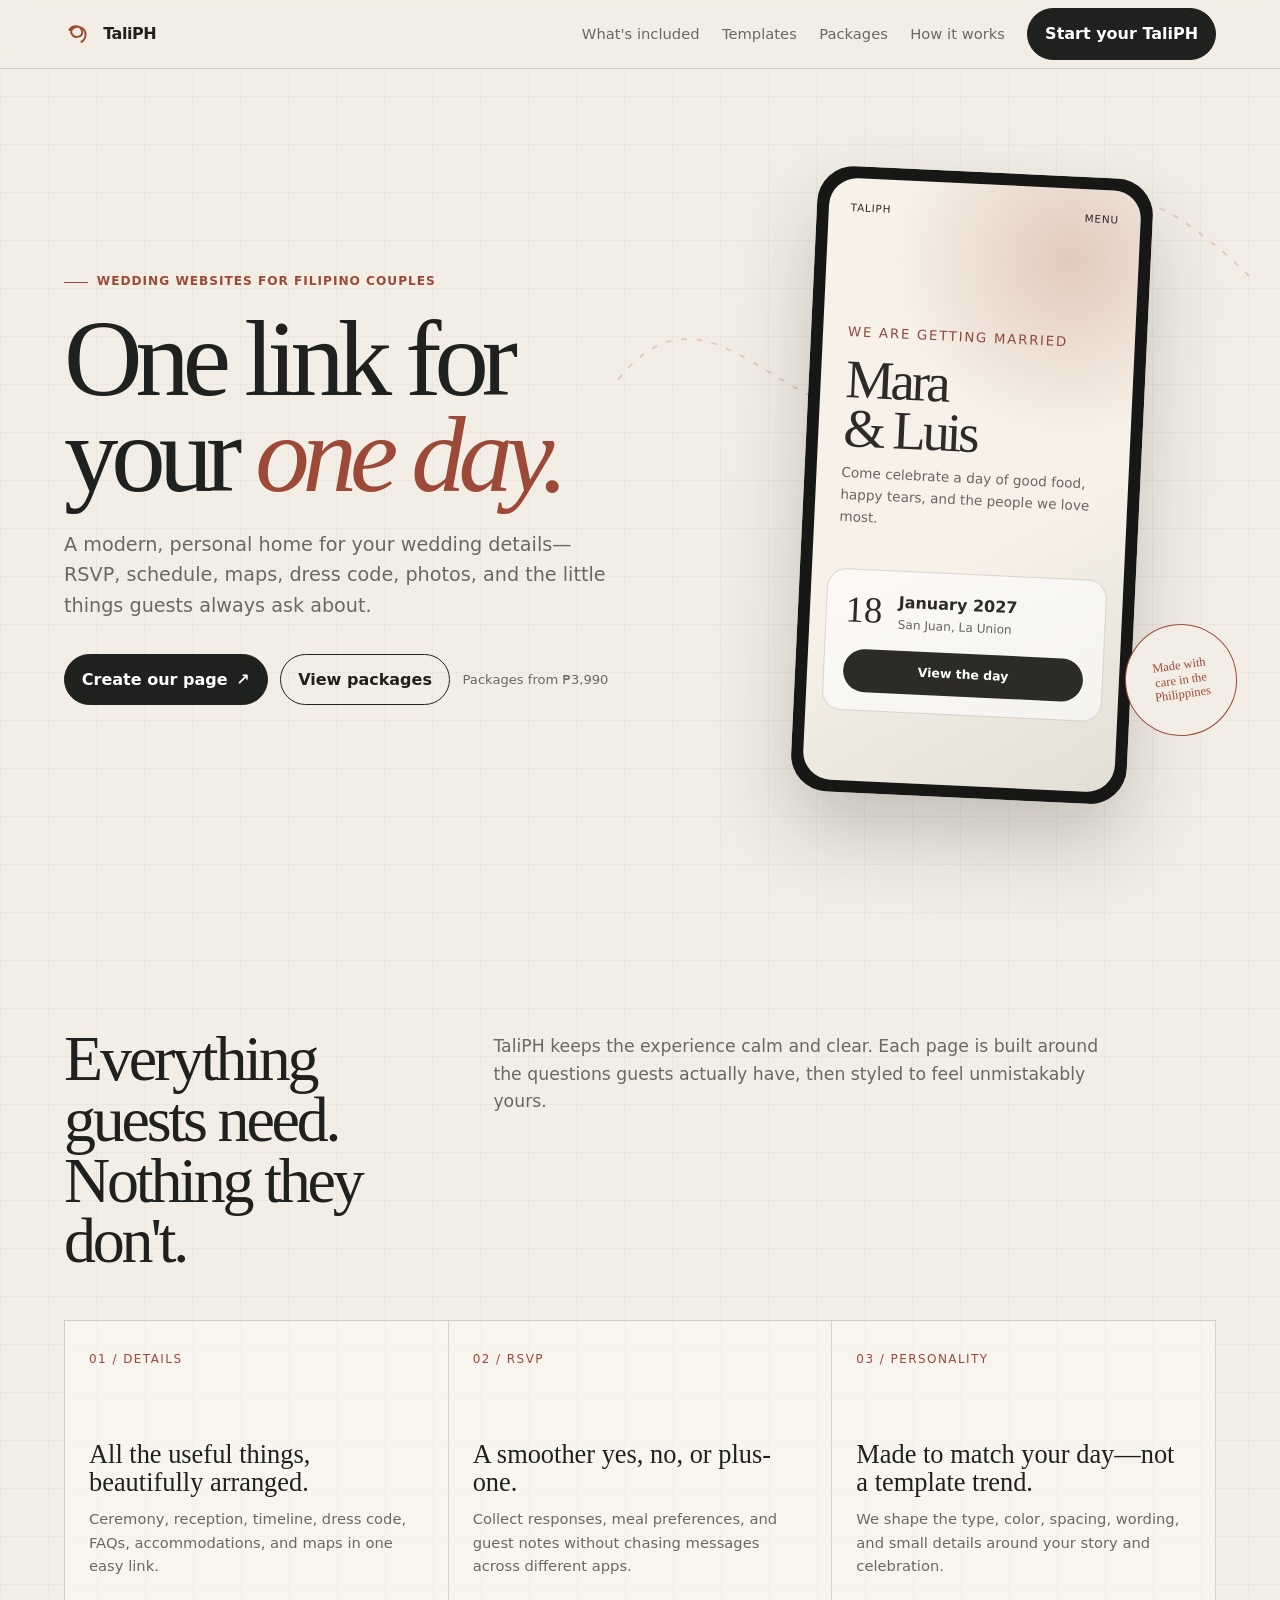
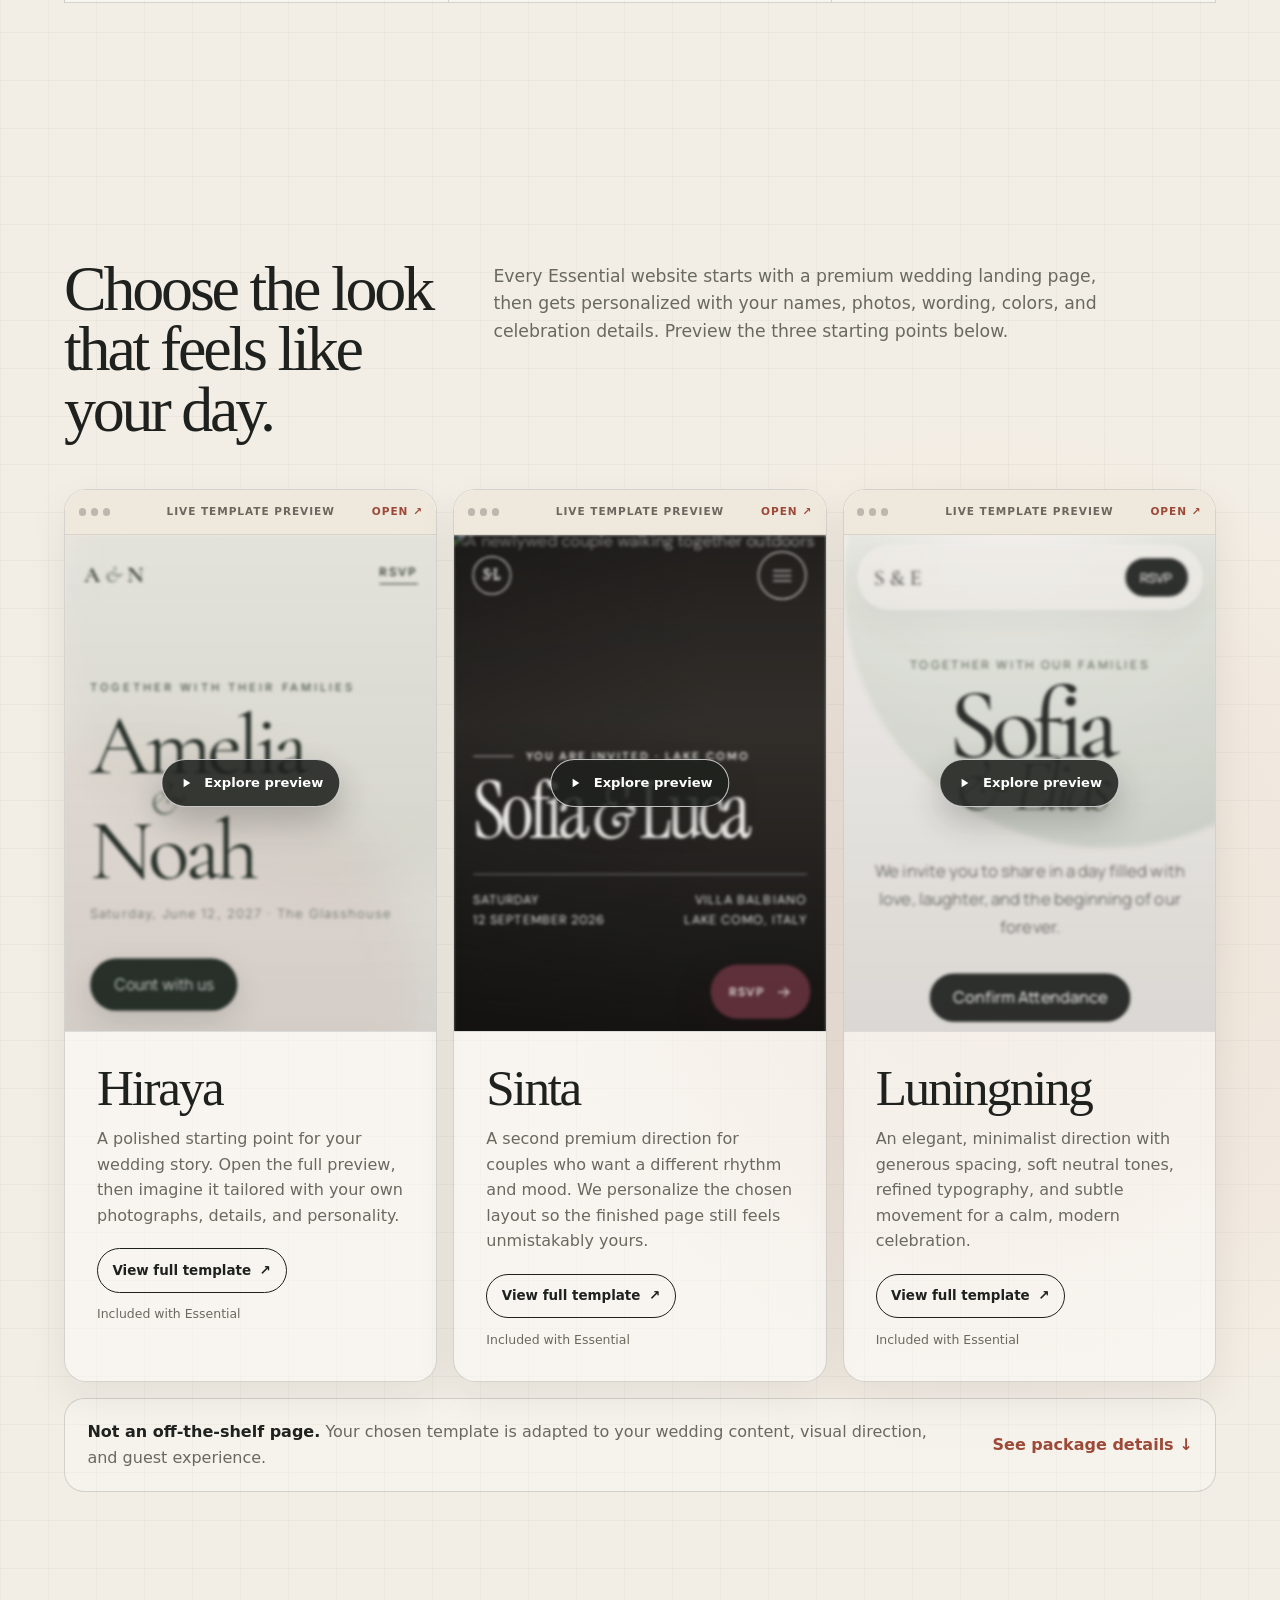
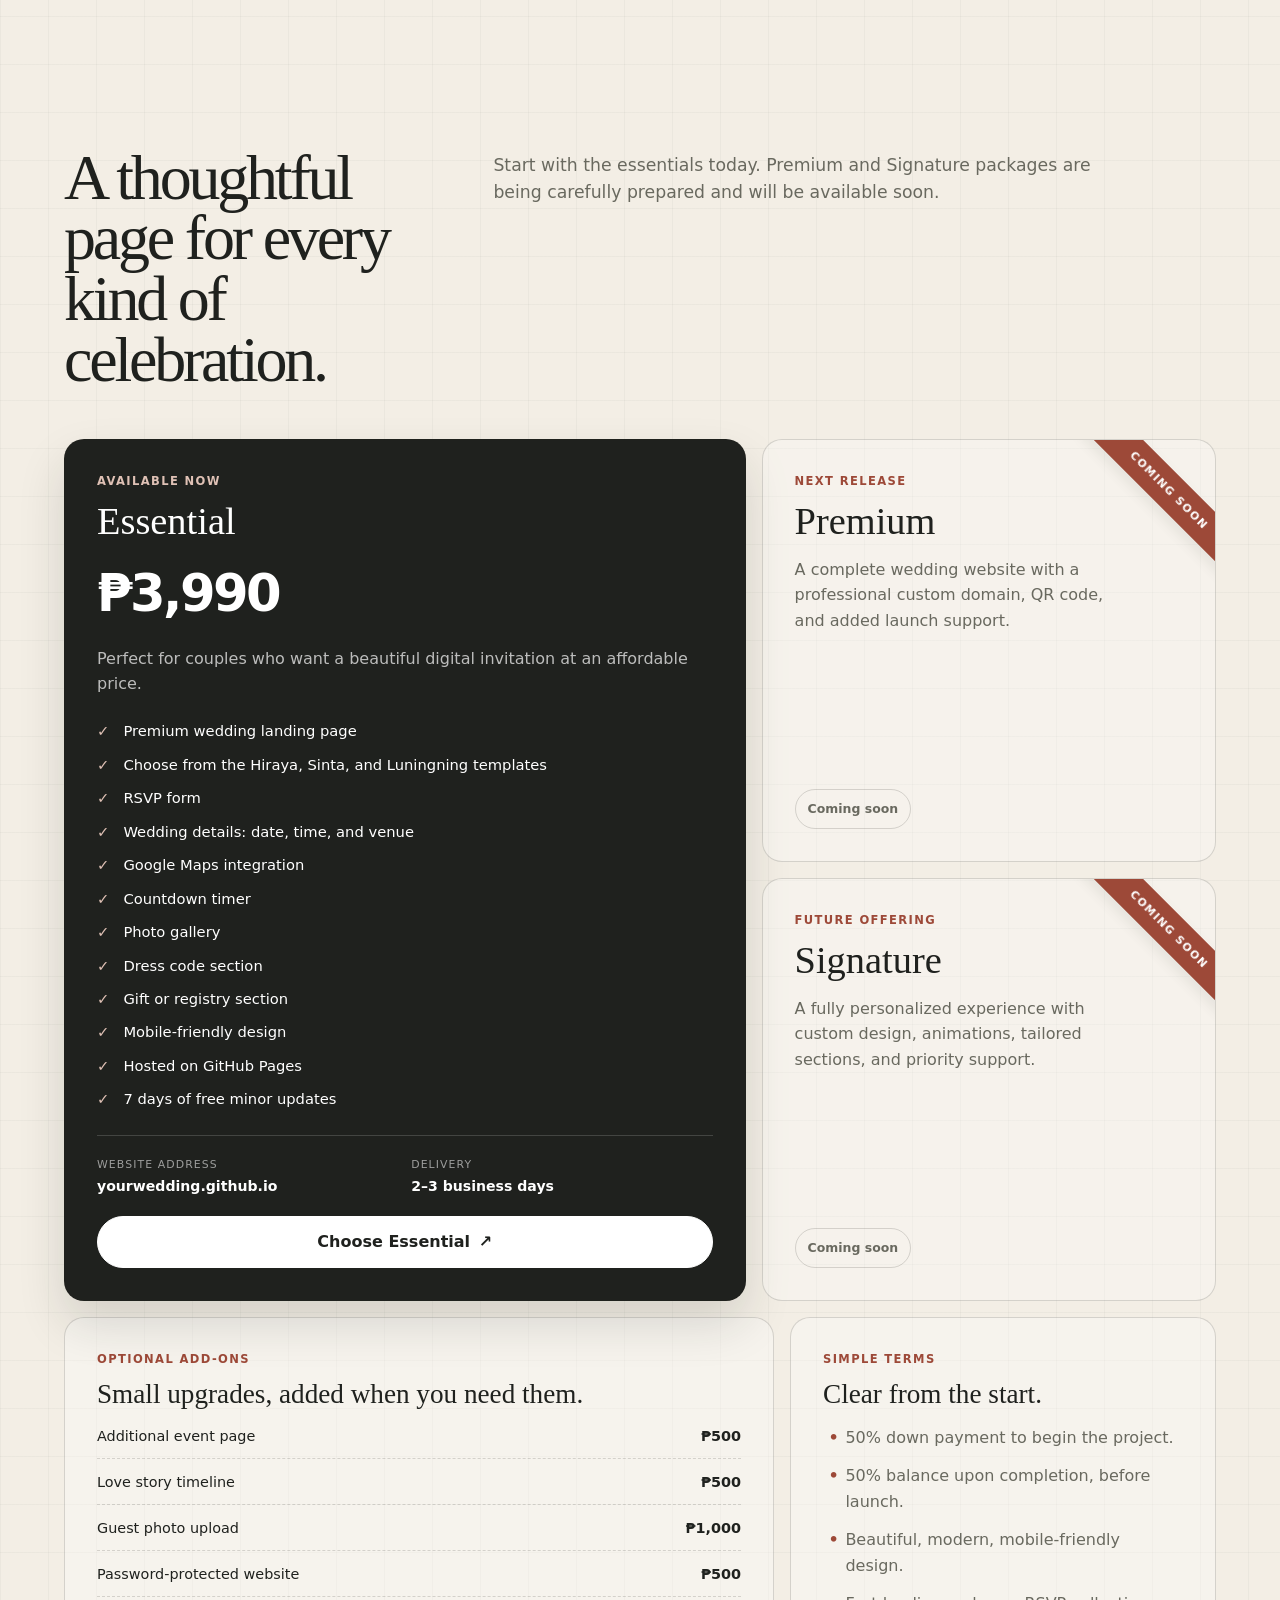
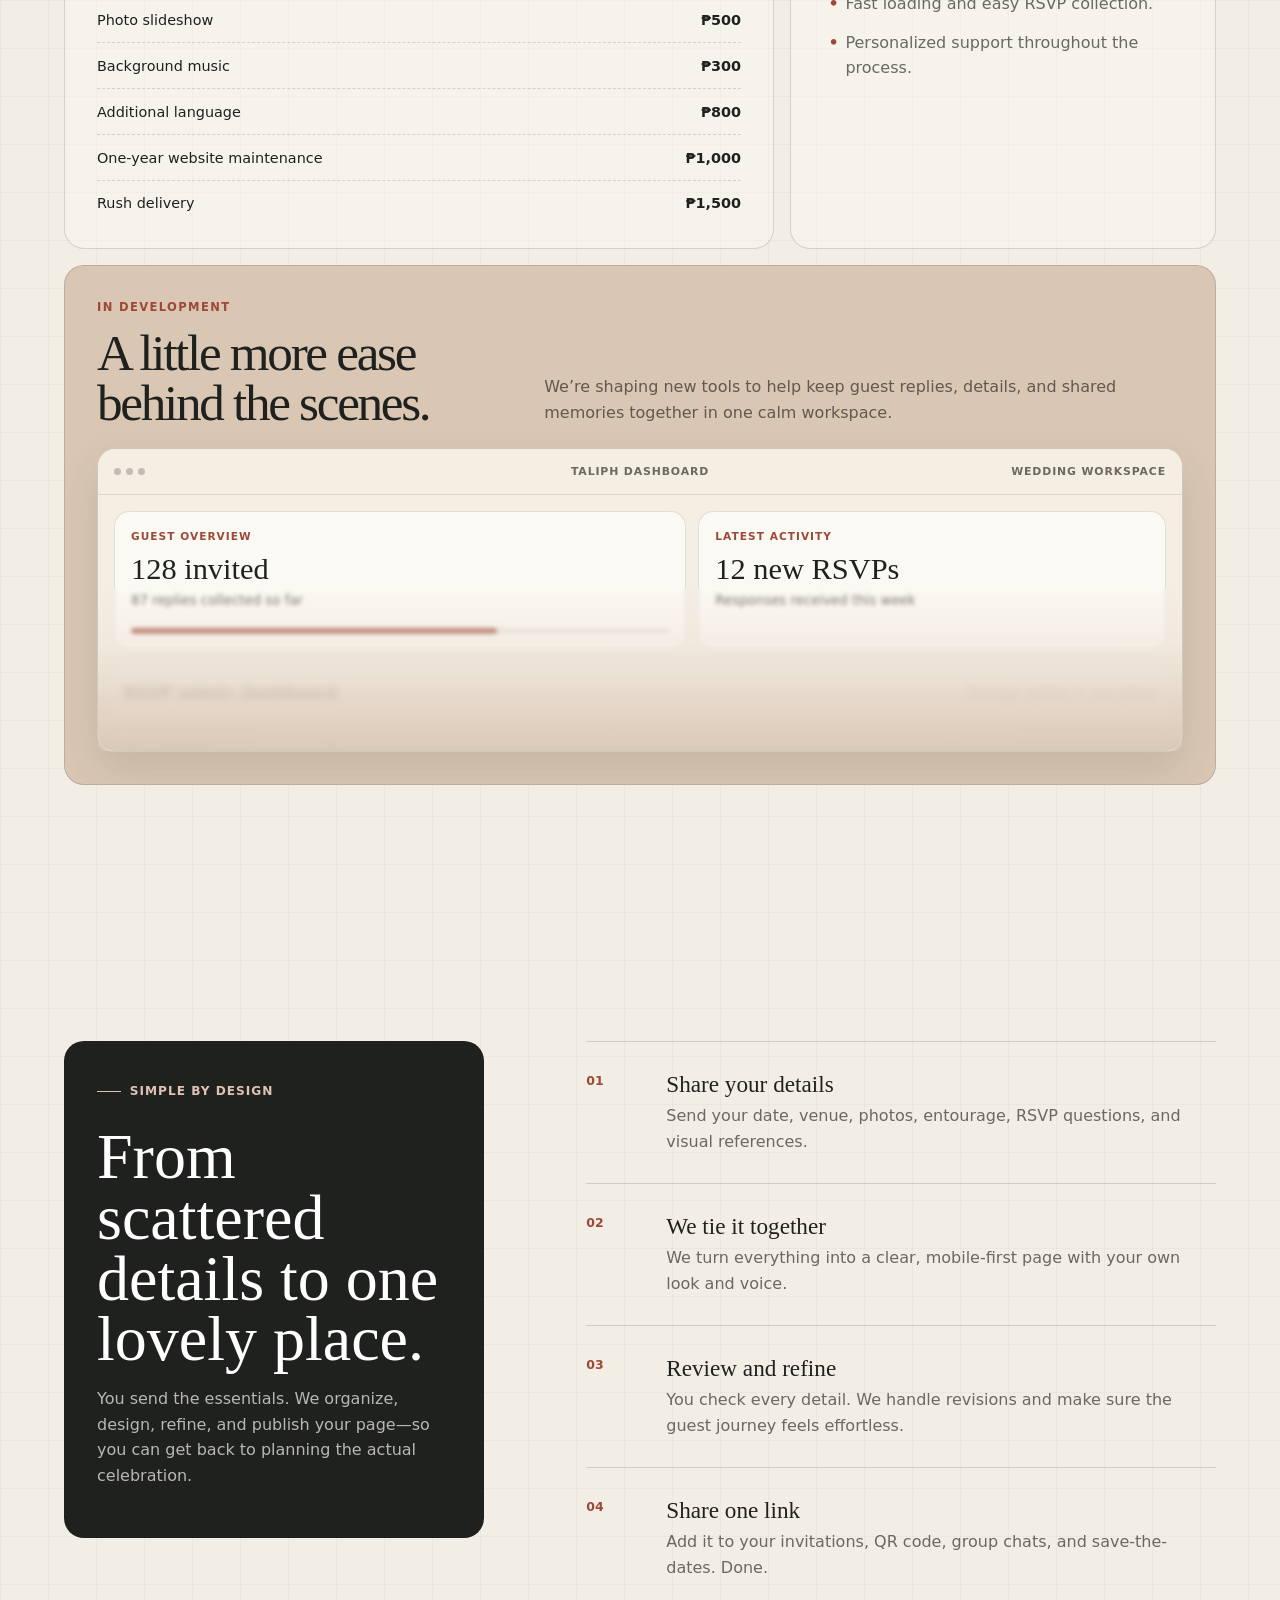
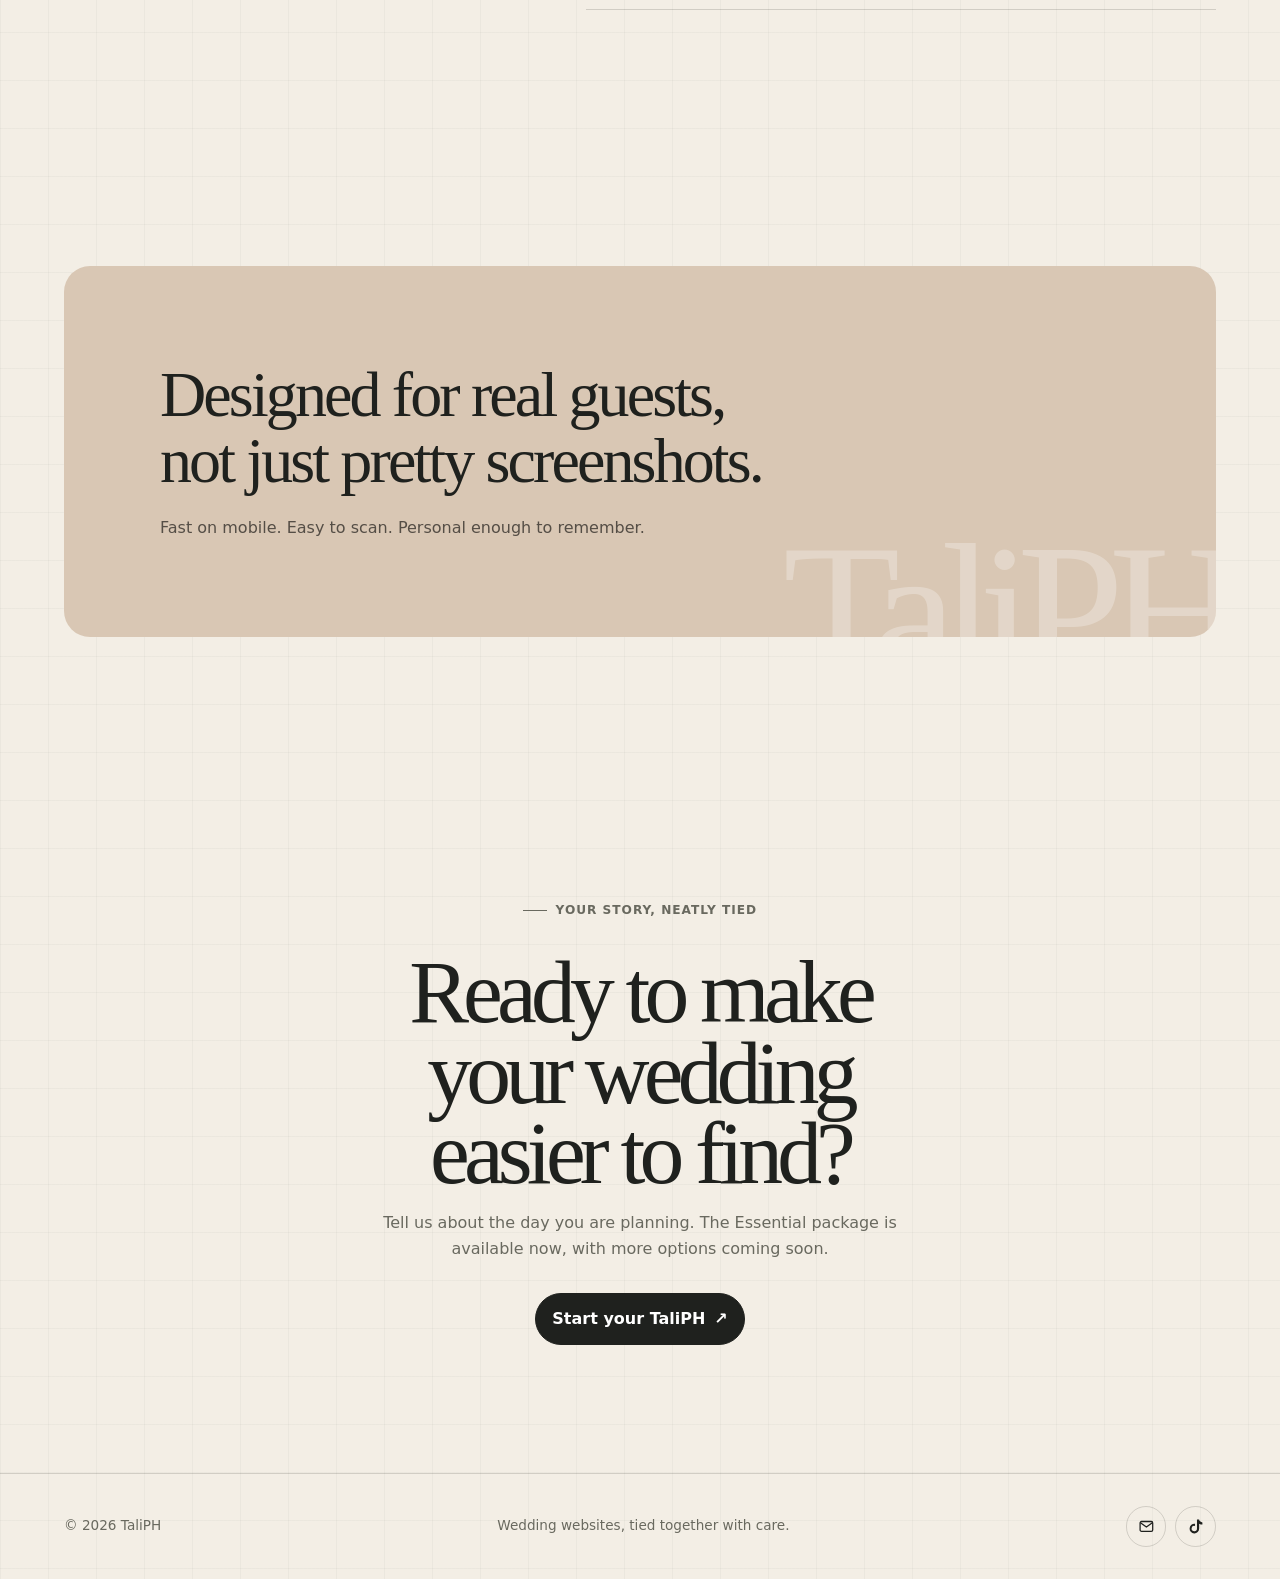
==== commit ab256893: "update" ====
--- a/index.html
+++ b/index.html
@@ -286,7 +286,7 @@
 
     .template-grid {
       display: grid;
-      grid-template-columns: repeat(2, minmax(0, 1fr));
+      grid-template-columns: repeat(3, minmax(0, 1fr));
       gap: 1rem;
       min-width: 0;
     }
@@ -789,6 +789,7 @@
     @keyframes float { 0%,100% { transform: translate(-50%, -50%) rotate(2.7deg); } 50% { transform: translate(-50%, calc(-50% - 9px)) rotate(1.8deg); } }
 
     @media (max-width: 1100px) {
+      .template-grid { grid-template-columns: repeat(2, minmax(0, 1fr)); }
       .packages-grid, .package-extras { grid-template-columns: 1fr; }
       .package-card.featured { grid-row: auto; }
       .features { grid-template-columns: 1fr; }
@@ -935,7 +936,7 @@
     <section class="wrap templates-section" id="templates">
       <div class="section-head reveal">
         <h2 class="serif">Choose the look that feels like your day.</h2>
-        <p>Every Essential website starts with a premium wedding landing page, then gets personalized with your names, photos, wording, colors, and celebration details. Preview both starting points below.</p>
+        <p>Every Essential website starts with a premium wedding landing page, then gets personalized with your names, photos, wording, colors, and celebration details. Preview the three starting points below.</p>
       </div>
 
       <div class="template-grid reveal" aria-label="Premium wedding landing page templates">
@@ -998,6 +999,36 @@
             </div>
           </div>
         </article>
+
+        <article class="template-card" id="template-luningning" data-template-alias="luningning">
+          <div class="template-browser">
+            <div class="template-toolbar">
+              <span class="preview-dots" aria-hidden="true"><i></i><i></i><i></i></span>
+              <span>Live template preview</span>
+              <a href="temp/3/index.html" target="_blank" rel="noopener">Open ↗</a>
+            </div>
+            <div class="template-preview-shell">
+              <iframe class="template-frame" src="temp/3/index.html" title="Luningning premium wedding landing page template preview" loading="lazy" tabindex="-1">
+                <a href="temp/3/index.html">Open the Luningning template preview</a>
+              </iframe>
+              <button class="template-activate" type="button" aria-label="Activate and scroll the Luningning template preview" aria-pressed="false">
+                <svg viewBox="0 0 24 24" aria-hidden="true"><path d="M8 5.5v13l10-6.5-10-6.5Z"/></svg>
+                <span>Explore preview</span>
+              </button>
+            </div>
+          </div>
+          <div class="template-copy">
+            <!-- <div class="template-meta">
+              <span class="template-index">Template 03</span>
+            </div> -->
+            <h3>Luningning</h3>
+            <p>An elegant, minimalist direction with generous spacing, soft neutral tones, refined typography, and subtle movement for a calm, modern celebration.</p>
+            <div class="template-actions">
+              <a class="button secondary" href="temp/3/index.html" target="_blank" rel="noopener">View full template <span aria-hidden="true">↗</span></a>
+              <span class="template-note">Included with Essential</span>
+            </div>
+          </div>
+        </article>
       </div>
 
       <div class="template-included reveal">
@@ -1020,7 +1051,7 @@
           <p class="package-intro">Perfect for couples who want a beautiful digital invitation at an affordable price.</p>
           <ul class="package-list">
             <li>Premium wedding landing page</li>
-            <li>Choose between the Hiraya and Sinta templates</li>
+            <li>Choose from the Hiraya, Sinta, and Luningning templates</li>
             <li>RSVP form</li>
             <li>Wedding details: date, time, and venue</li>
             <li>Google Maps integration</li>
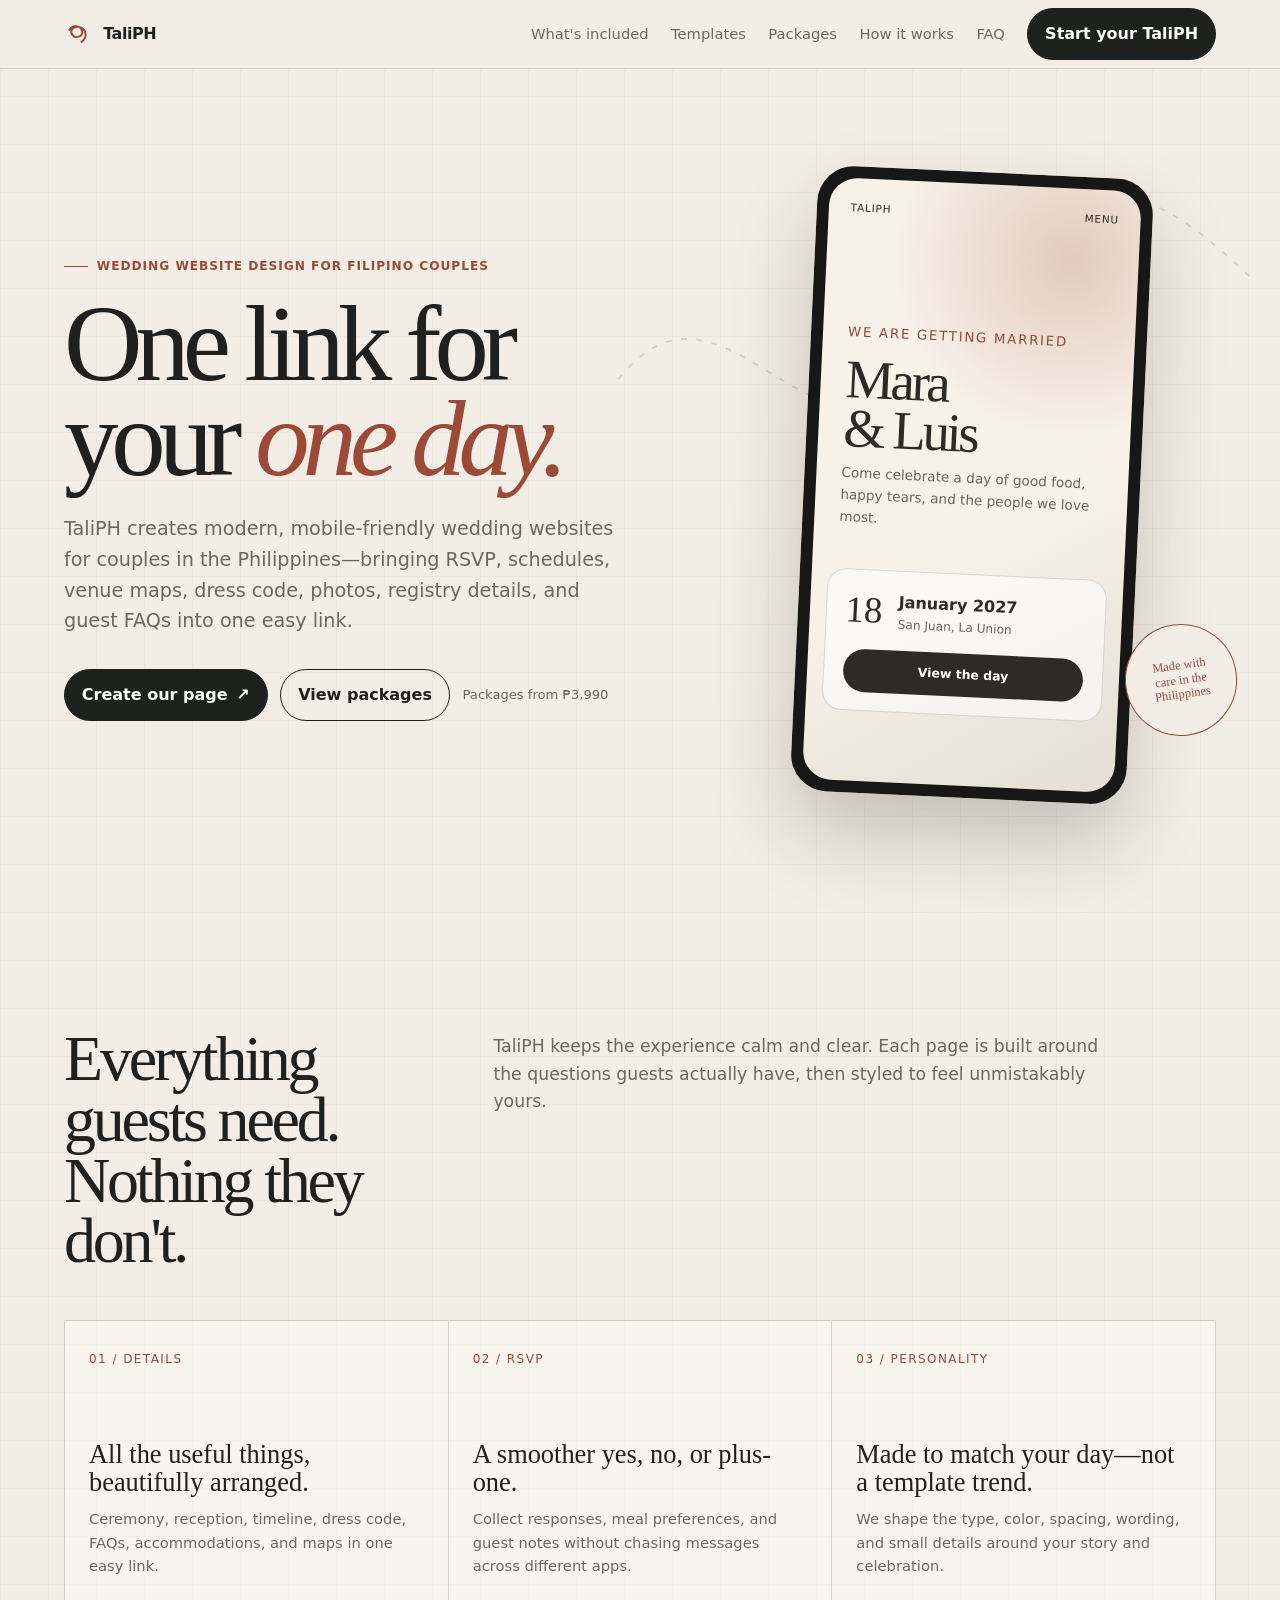
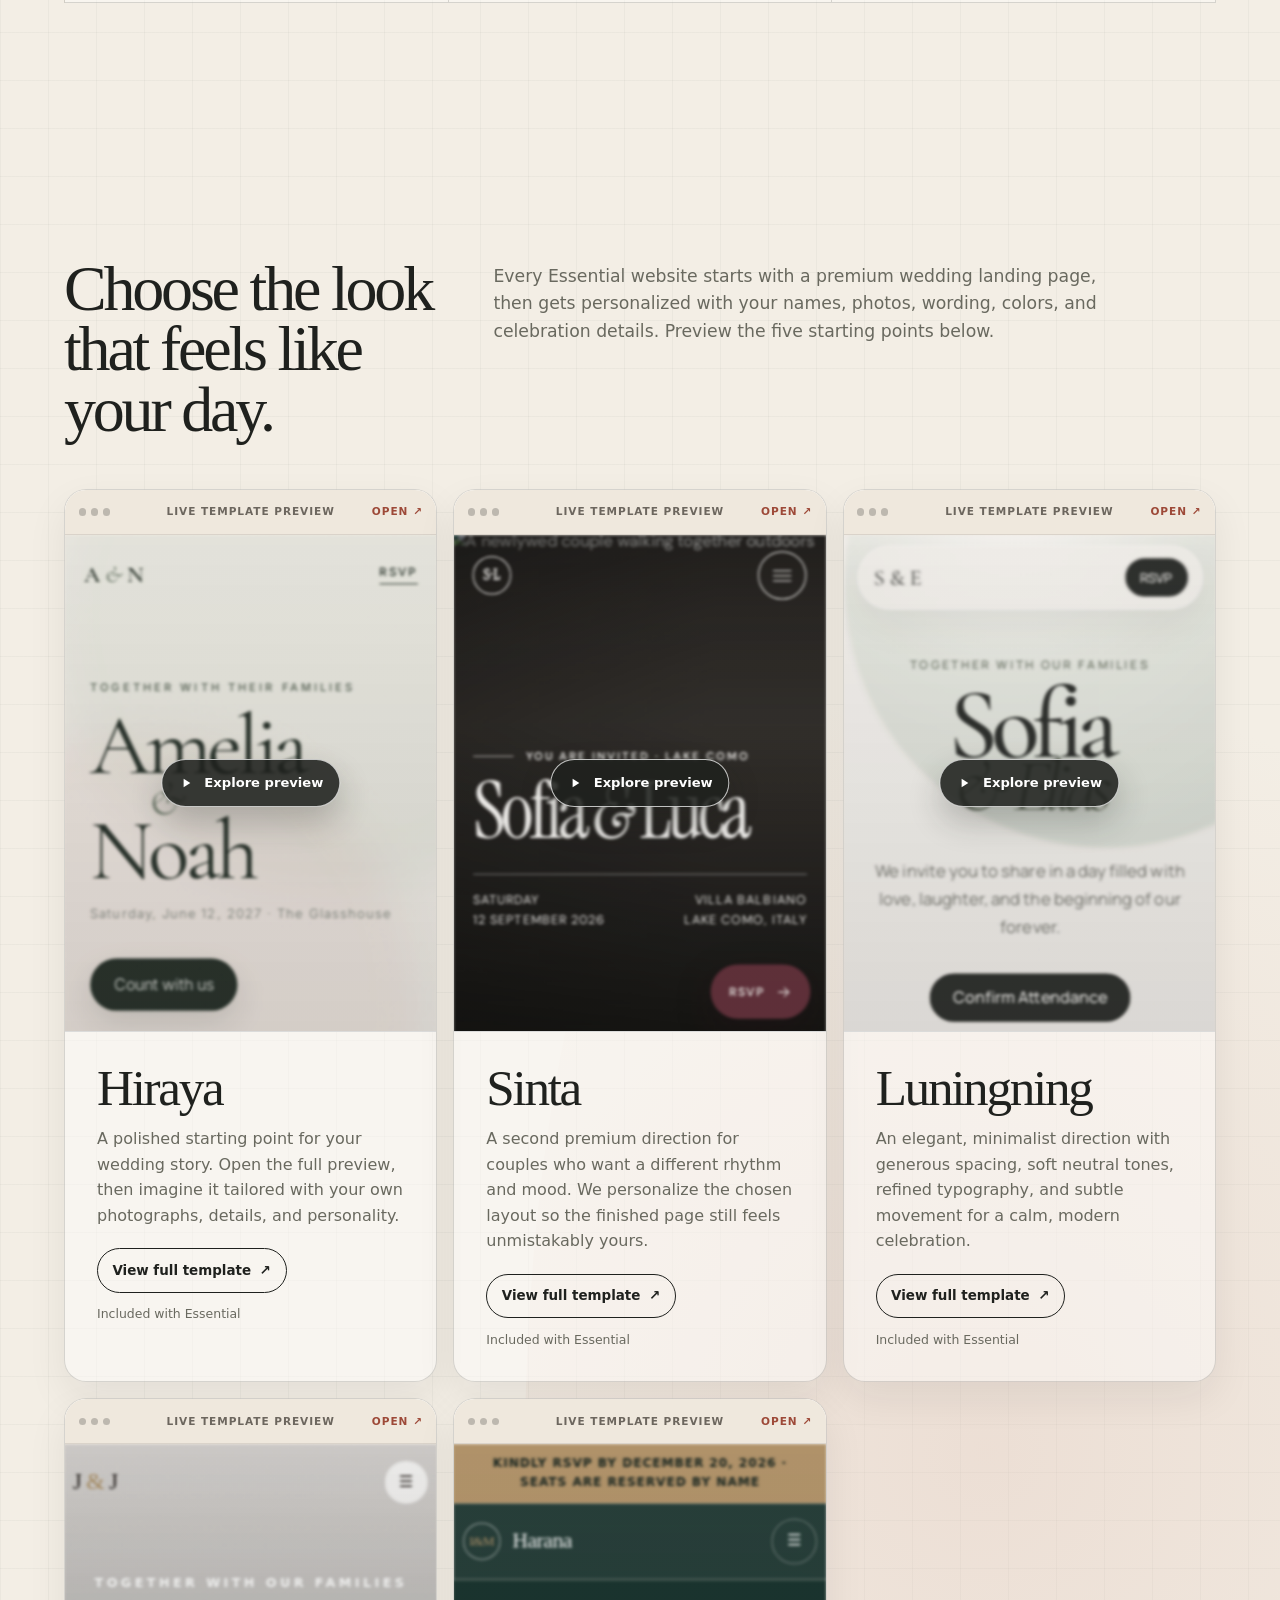
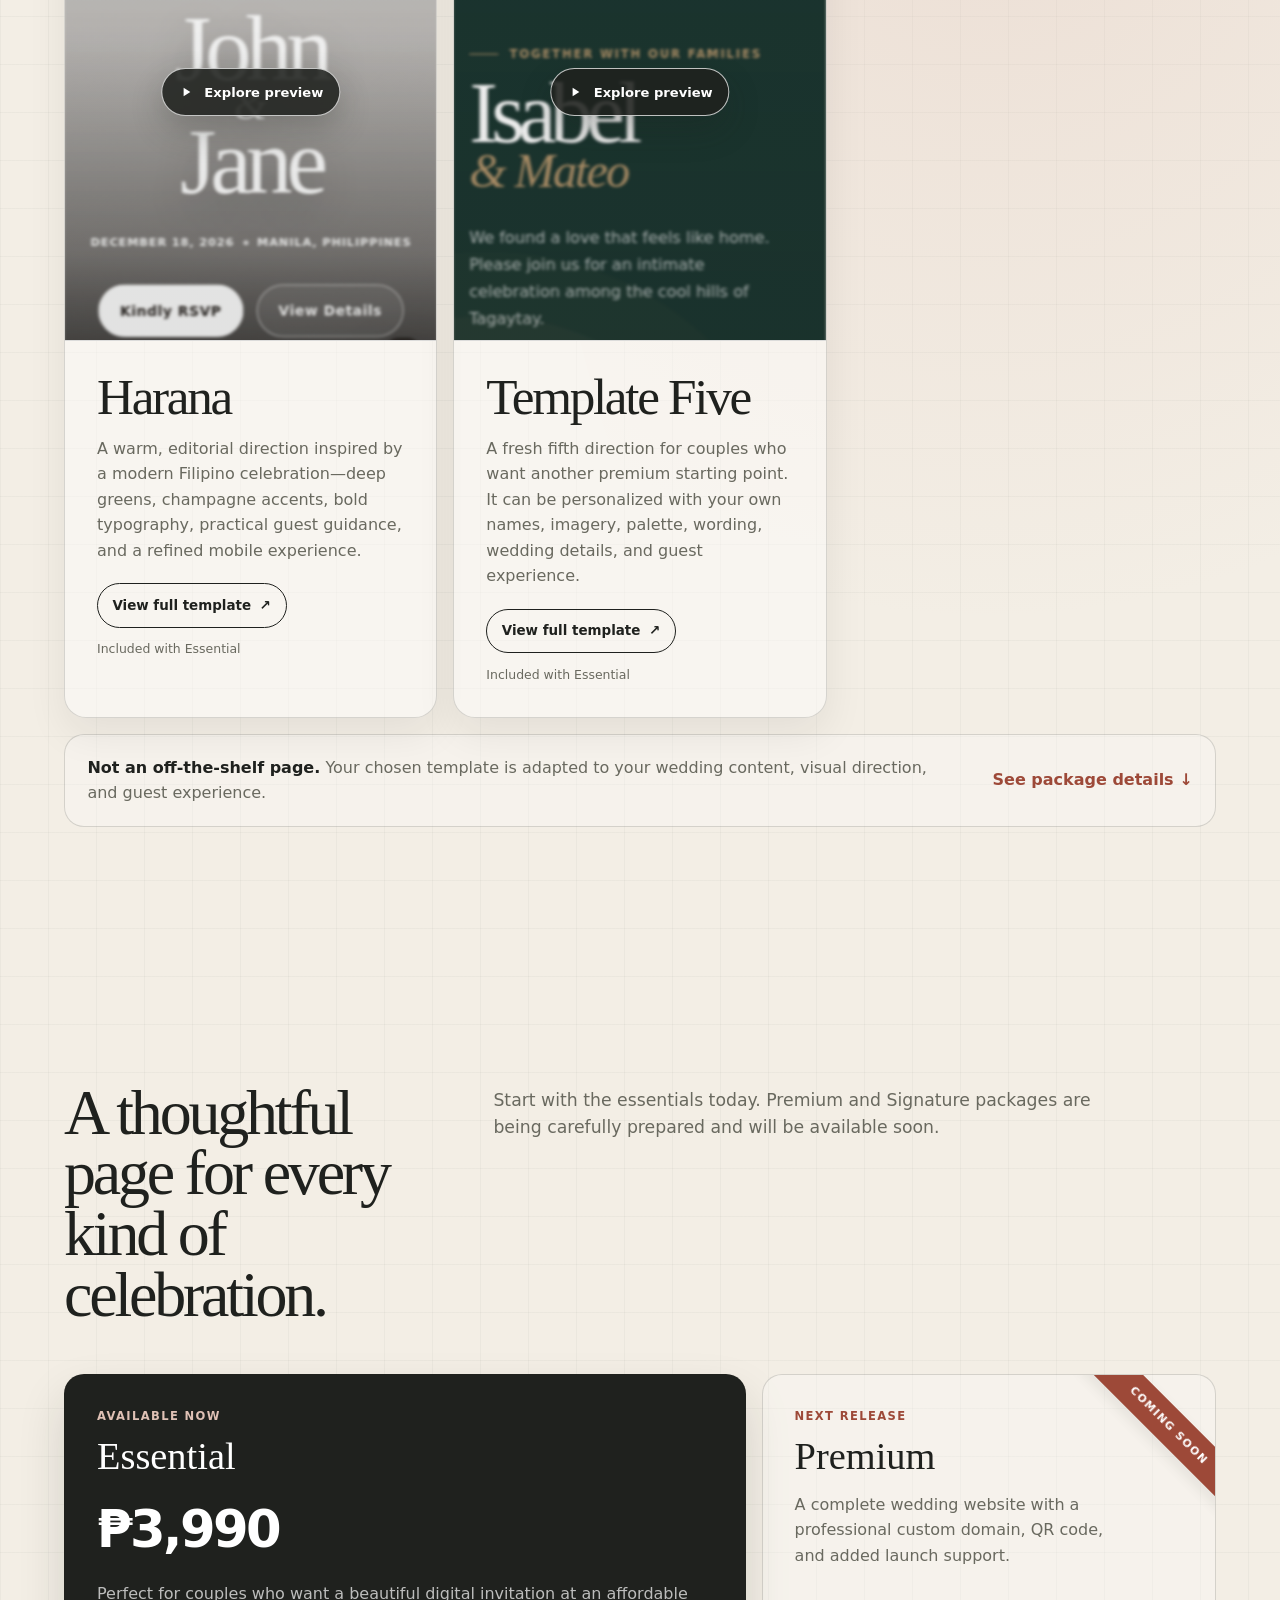
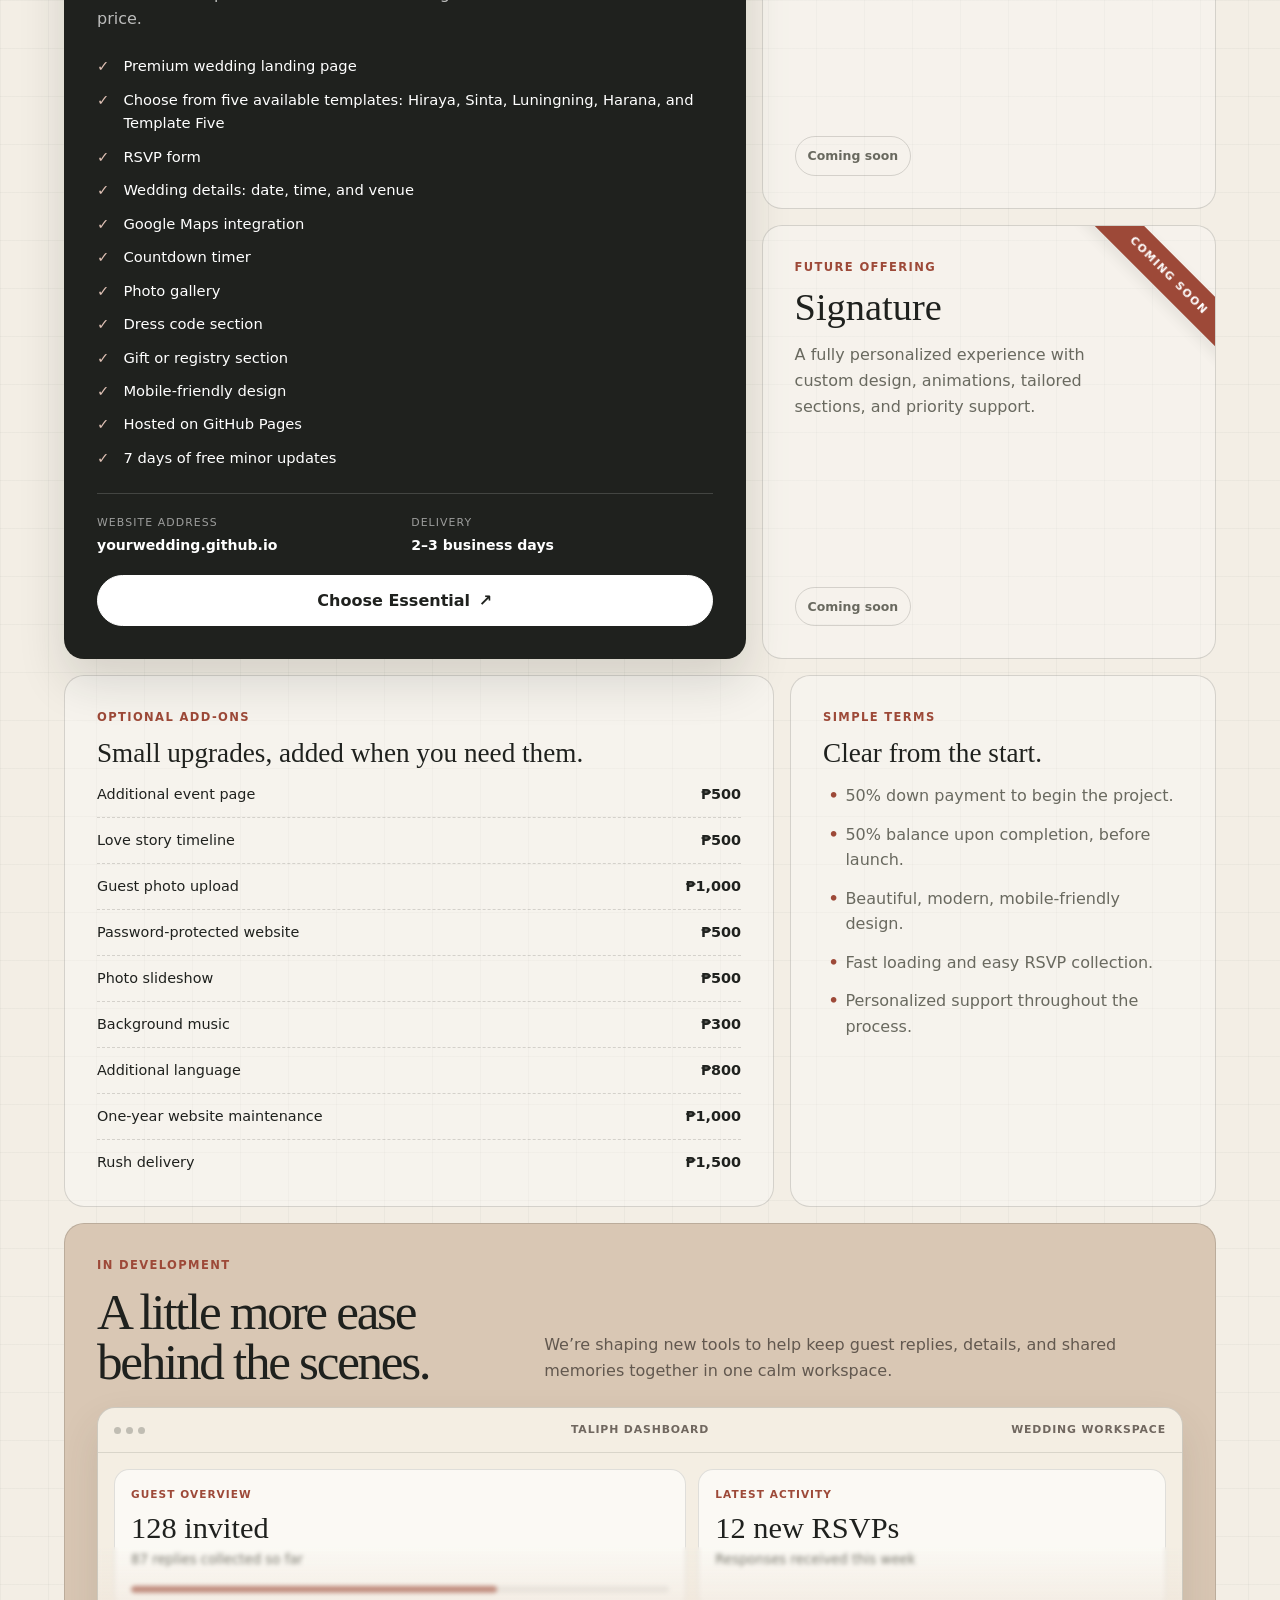
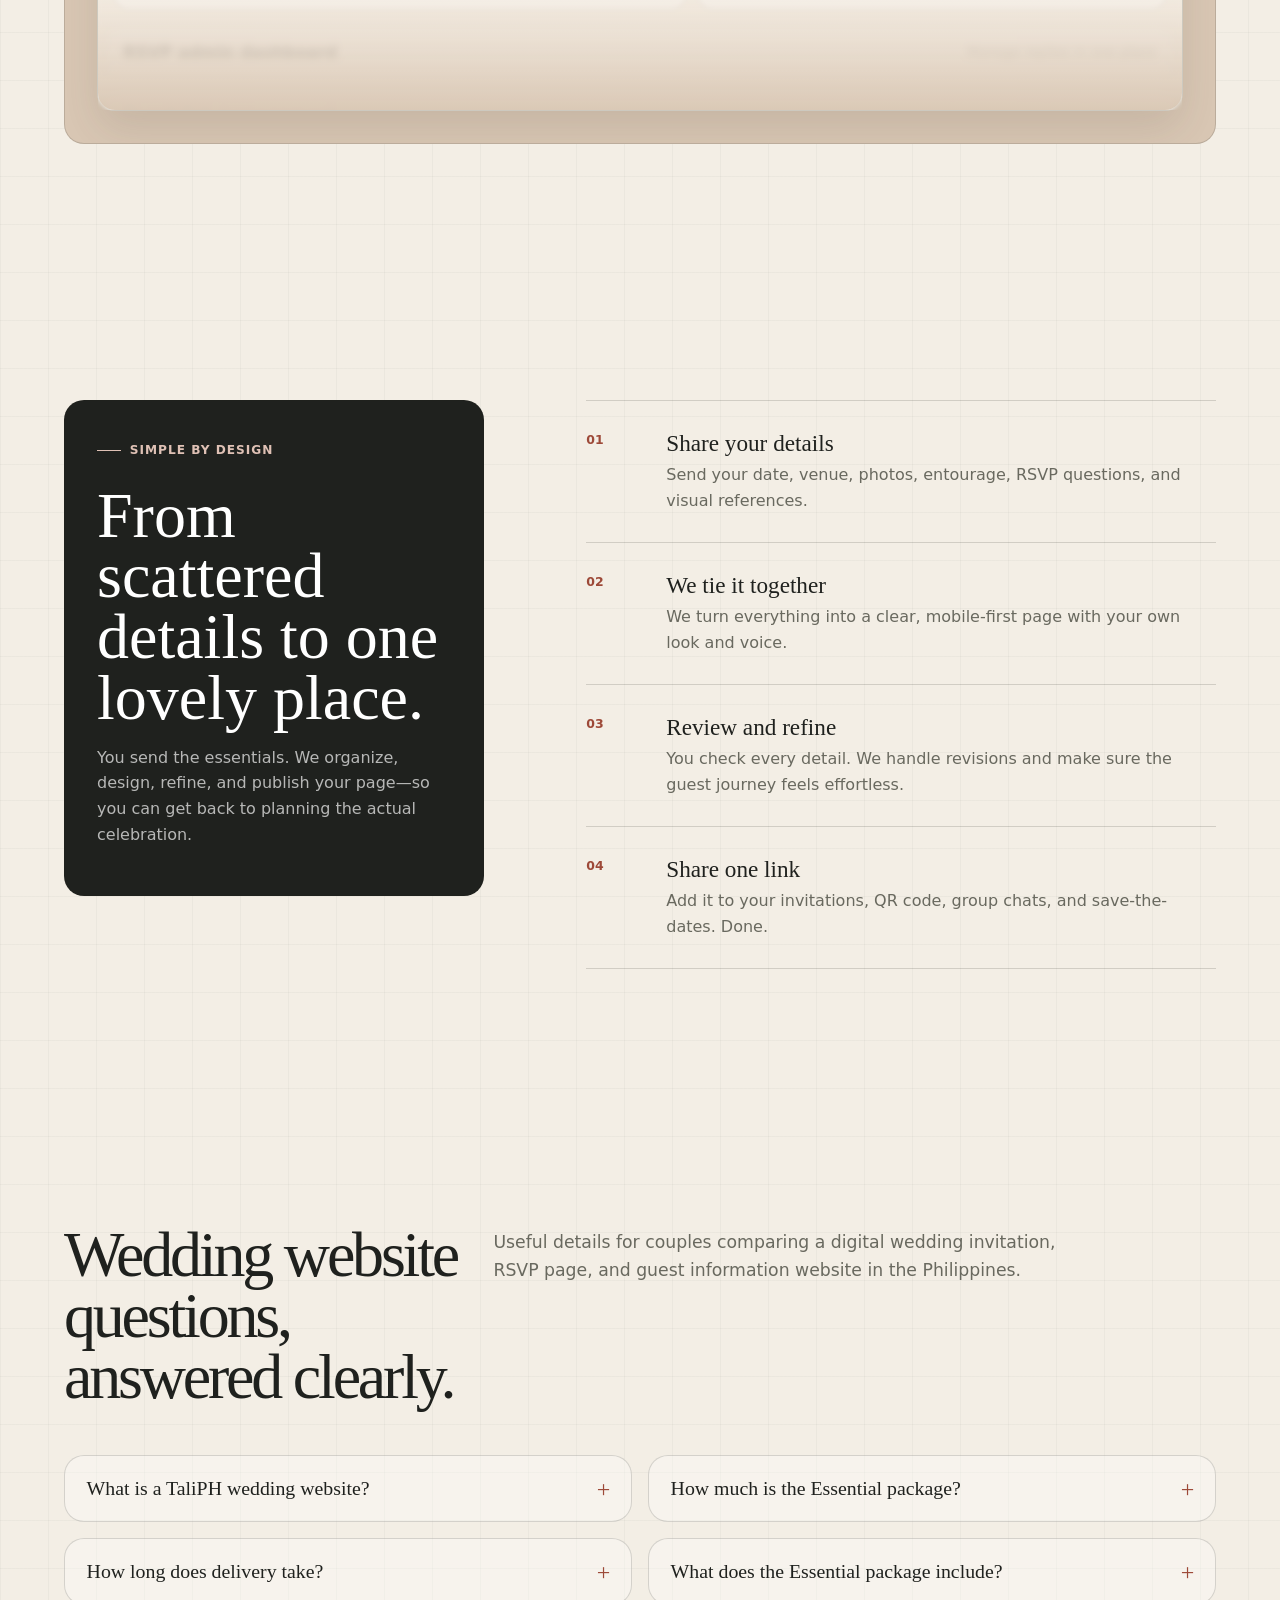
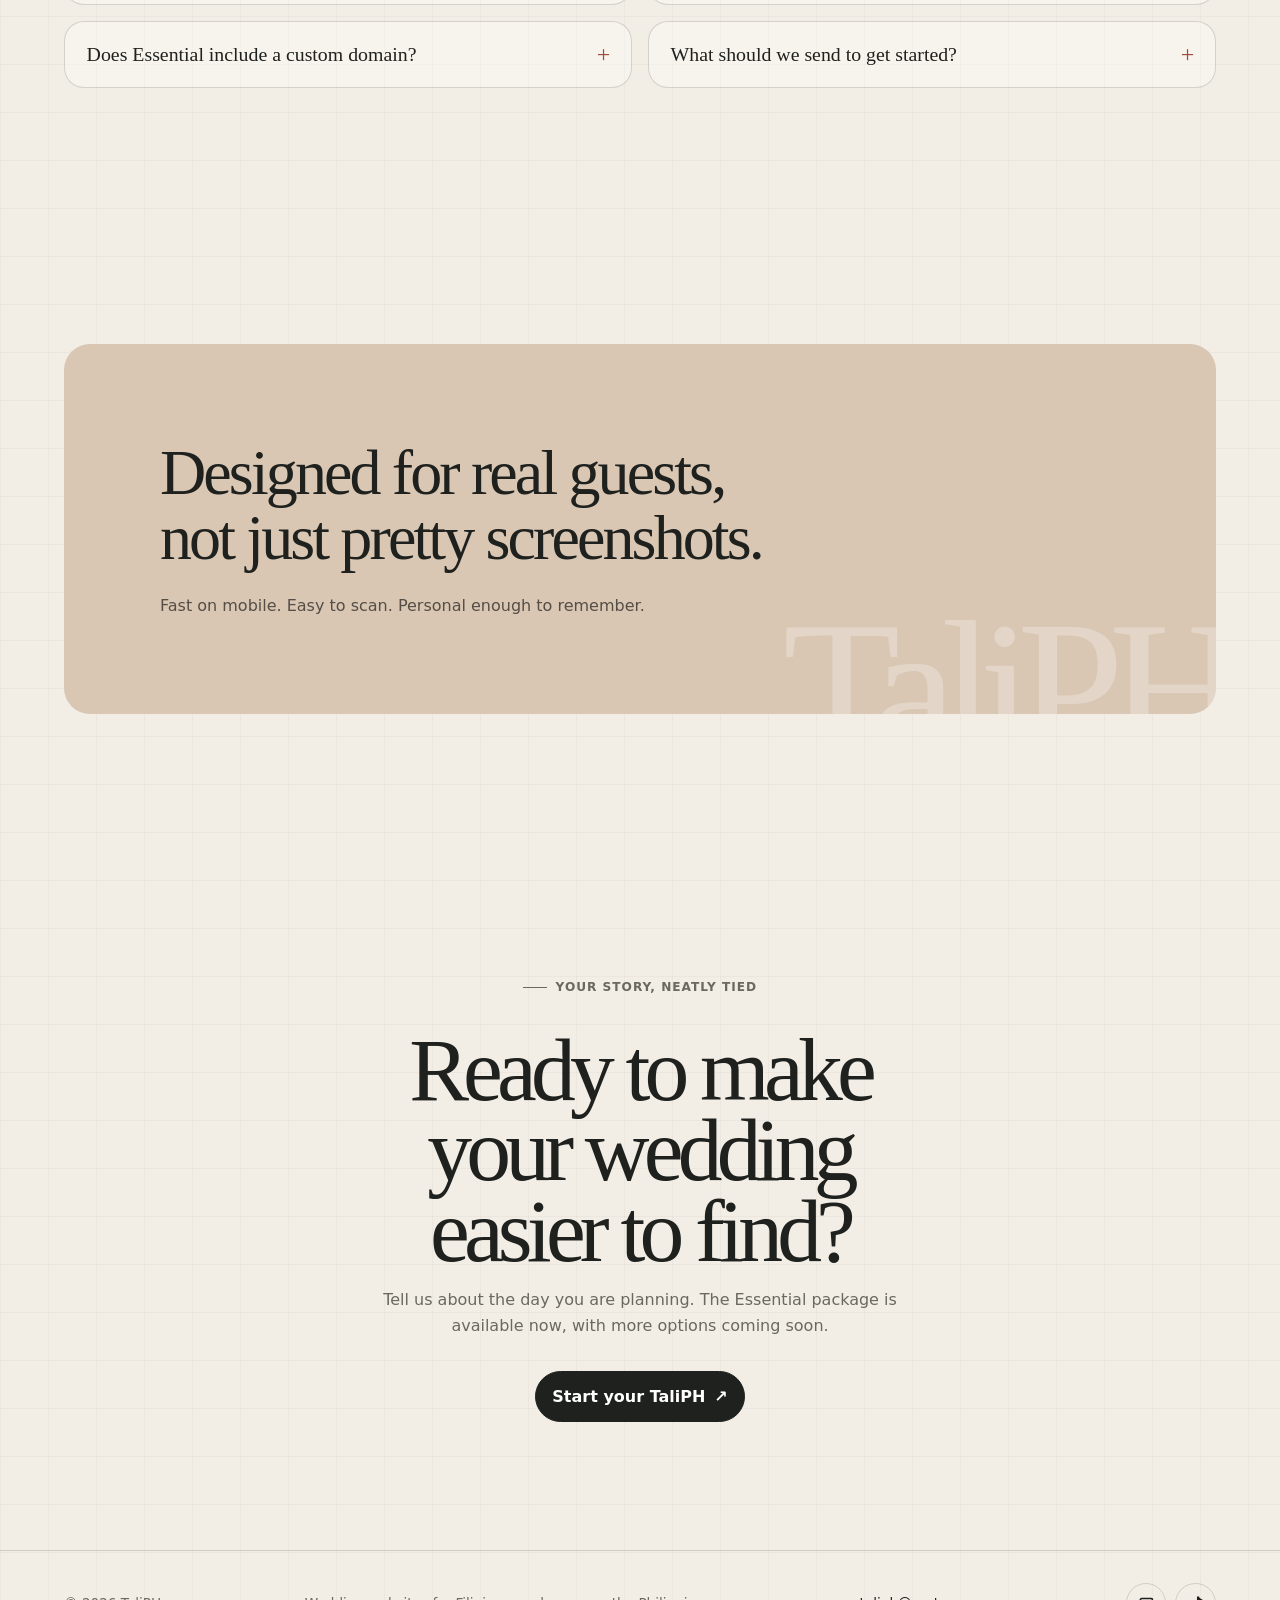
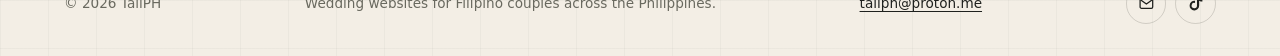
==== commit 30874a4f: "update" ====
--- a/index.html
+++ b/index.html
@@ -1,11 +1,162 @@
 <!doctype html>
-<html lang="en">
+<html lang="en-PH">
 <head>
   <meta charset="utf-8">
-  <meta name="viewport" content="width=device-width,initial-scale=1">
+  <meta name="viewport" content="width=device-width, initial-scale=1, viewport-fit=cover">
   <meta name="theme-color" content="#f3eee5">
-  <meta name="description" content="TaliPH creates modern, personal wedding websites for Filipino couples—complete with RSVP, schedules, maps, and guest details.">
-  <title>TaliPH — Wedding websites, tied together with care</title>
+  <meta name="color-scheme" content="light">
+  <meta name="description" content="TaliPH creates elegant, mobile-friendly wedding websites for Filipino couples, with RSVP, schedules, maps, dress codes, galleries, and guest details.">
+  <meta name="robots" content="index, follow, max-image-preview:large, max-snippet:-1, max-video-preview:-1">
+  <meta name="googlebot" content="index, follow, max-image-preview:large, max-snippet:-1, max-video-preview:-1">
+  <meta name="bingbot" content="index, follow, max-image-preview:large, max-snippet:-1, max-video-preview:-1">
+  <link rel="canonical" href="./">
+  <!-- After choosing a final domain, replace ./ with the absolute homepage URL. -->
+
+  <meta property="og:type" content="website">
+  <meta property="og:locale" content="en_PH">
+  <meta property="og:site_name" content="TaliPH">
+  <meta property="og:title" content="TaliPH Wedding Websites for Filipino Couples">
+  <meta property="og:description" content="Modern wedding websites with RSVP, schedules, venue maps, dress codes, galleries, registry details, and guest FAQs in one easy link.">
+  <meta name="twitter:card" content="summary">
+  <meta name="twitter:title" content="TaliPH Wedding Websites for Filipino Couples">
+  <meta name="twitter:description" content="Modern wedding websites with RSVP, schedules, maps, galleries, registry details, and guest FAQs.">
+  <!-- Add absolute og:url and og:image values after the final live URL and social preview image are available. -->
+
+  <title>TaliPH Wedding Websites Philippines | RSVP, Maps &amp; Templates</title>
+  <script>document.documentElement.classList.add('js');</script>
+  <script type="application/ld+json">
+  {
+    "@context": "https://schema.org",
+    "@graph": [
+      {
+        "@type": "Organization",
+        "@id": "./#organization",
+        "name": "TaliPH",
+        "description": "TaliPH creates modern, mobile-friendly wedding websites for Filipino couples.",
+        "email": "taliph@proton.me",
+        "contactPoint": {
+          "@type": "ContactPoint",
+          "contactType": "sales",
+          "email": "taliph@proton.me",
+          "areaServed": "PH"
+        },
+        "areaServed": {
+          "@type": "Country",
+          "name": "Philippines"
+        },
+        "sameAs": [
+          "https://www.tiktok.com/@taliphilippines"
+        ],
+        "knowsAbout": [
+          "Wedding website design",
+          "Digital wedding invitations",
+          "Online wedding RSVP",
+          "Wedding guest information"
+        ]
+      },
+      {
+        "@type": "WebSite",
+        "@id": "./#website",
+        "url": "./",
+        "name": "TaliPH",
+        "description": "Wedding websites for Filipino couples.",
+        "inLanguage": "en-PH",
+        "publisher": { "@id": "./#organization" }
+      },
+      {
+        "@type": "WebPage",
+        "@id": "./#webpage",
+        "url": "./",
+        "name": "TaliPH Wedding Websites Philippines",
+        "description": "Modern wedding website design for Filipino couples, including RSVP, schedules, maps, dress codes, galleries, registry details, and guest information.",
+        "isPartOf": { "@id": "./#website" },
+        "about": { "@id": "./#wedding-website-service" },
+        "inLanguage": "en-PH"
+      },
+      {
+        "@type": "Service",
+        "@id": "./#wedding-website-service",
+        "name": "Wedding website design for Filipino couples",
+        "serviceType": "Wedding website design and setup",
+        "description": "A personalized, mobile-friendly wedding landing page with RSVP, wedding details, Google Maps, countdown, gallery, dress code, gift or registry information, and GitHub Pages hosting.",
+        "provider": { "@id": "./#organization" },
+        "areaServed": {
+          "@type": "Country",
+          "name": "Philippines"
+        },
+        "audience": {
+          "@type": "Audience",
+          "audienceType": "Filipino couples planning a wedding"
+        },
+        "offers": {
+          "@type": "Offer",
+          "name": "Essential Wedding Website Package",
+          "url": "./#packages",
+          "price": "3990",
+          "priceCurrency": "PHP",
+          "itemOffered": {
+            "@type": "Service",
+            "name": "Essential wedding website package"
+          }
+        }
+      },
+      {
+        "@type": "FAQPage",
+        "@id": "./#faq-schema",
+        "mainEntity": [
+          {
+            "@type": "Question",
+            "name": "What is a TaliPH wedding website?",
+            "acceptedAnswer": {
+              "@type": "Answer",
+              "text": "A TaliPH wedding website is a personalized, mobile-friendly digital invitation that brings your wedding details, RSVP form, schedule, venue maps, dress code, photos, registry information, and guest guidance into one shareable link."
+            }
+          },
+          {
+            "@type": "Question",
+            "name": "How much is the Essential wedding website package?",
+            "acceptedAnswer": {
+              "@type": "Answer",
+              "text": "The Essential package costs ₱3,990. Payment is 50% to begin the project and 50% upon completion before launch."
+            }
+          },
+          {
+            "@type": "Question",
+            "name": "How long does delivery take?",
+            "acceptedAnswer": {
+              "@type": "Answer",
+              "text": "The Essential package is normally delivered within 2 to 3 business days after the required wedding details and materials are provided."
+            }
+          },
+          {
+            "@type": "Question",
+            "name": "What is included in the Essential package?",
+            "acceptedAnswer": {
+              "@type": "Answer",
+              "text": "The Essential package includes a premium wedding landing page, a choice of available templates, RSVP form, date, time and venue details, Google Maps, countdown timer, photo gallery, dress code, gift or registry section, mobile-friendly design, GitHub Pages hosting, and 7 days of free minor updates."
+            }
+          },
+          {
+            "@type": "Question",
+            "name": "Does the Essential package include a custom domain?",
+            "acceptedAnswer": {
+              "@type": "Answer",
+              "text": "The Essential package uses a GitHub Pages website address. Custom domain connection is planned as part of the Premium package."
+            }
+          },
+          {
+            "@type": "Question",
+            "name": "What do we need to send before the website can be built?",
+            "acceptedAnswer": {
+              "@type": "Answer",
+              "text": "Couples should send their wedding date, venue details, photos, entourage information, RSVP questions, preferred wording, and visual references."
+            }
+          }
+        ]
+      }
+    ]
+  }
+  </script>
   <style>
     :root {
       --paper: #f3eee5;
@@ -757,12 +908,51 @@
     blockquote { position: relative; z-index: 1; max-width: 19ch; margin: 0; font: 400 clamp(2.2rem, 5vw, 4.5rem)/1.02 Georgia, serif; letter-spacing: -.045em; }
     .quote p { position: relative; z-index: 1; margin: 1.4rem 0 0; color: #554e46; }
 
+
+    .faq-grid {
+      display: grid;
+      grid-template-columns: repeat(2, minmax(0, 1fr));
+      gap: 1rem;
+    }
+
+    .faq-item {
+      min-width: 0;
+      border: 1px solid var(--line);
+      border-radius: var(--radius);
+      background: rgba(255,255,255,.32);
+      overflow: hidden;
+    }
+
+    .faq-item summary {
+      position: relative;
+      padding: 1.25rem 3.25rem 1.25rem 1.35rem;
+      cursor: pointer;
+      list-style: none;
+      font: 400 1.24rem/1.25 Georgia, serif;
+    }
+
+    .faq-item summary::-webkit-details-marker { display: none; }
+    .faq-item summary::after {
+      content: "+";
+      position: absolute;
+      right: 1.3rem;
+      top: 50%;
+      color: var(--accent);
+      font: 400 1.5rem/1 Georgia, serif;
+      transform: translateY(-50%);
+    }
+    .faq-item[open] summary::after { content: "–"; }
+    .faq-item summary:focus-visible { outline: 3px solid var(--accent-soft); outline-offset: -3px; }
+    .faq-item p { margin: 0; padding: 0 1.35rem 1.35rem; color: var(--muted); }
+
     .cta { text-align: center; }
     .cta h2 { max-width: 12ch; margin: 0 auto 1rem; font-size: clamp(3rem, 7vw, 6.8rem); line-height: .9; letter-spacing: -.065em; }
     .cta p { max-width: 34rem; margin: 0 auto 2rem; color: var(--muted); }
 
     footer { padding: 2rem 0; border-top: 1px solid var(--line); color: var(--muted); font-size: .85rem; }
     .footer-row { display: flex; justify-content: space-between; align-items: center; gap: 1rem; flex-wrap: wrap; }
+    .footer-contact { margin: 0; font-style: normal; }
+    .footer-contact a { color: var(--ink); text-underline-offset: .2rem; }
     .footer-socials { display: flex; align-items: center; gap: .55rem; }
     .footer-icon {
       width: 2.55rem;
@@ -781,8 +971,8 @@
     .footer-icon.mail svg { fill: none; stroke: currentColor; stroke-width: 1.8; stroke-linecap: round; stroke-linejoin: round; }
     .footer-icon.tiktok svg { fill: currentColor; }
 
-    .reveal { opacity: 0; transform: translateY(1.25rem); transition: opacity .65s ease, transform .65s ease; }
-    .reveal.visible { opacity: 1; transform: none; }
+    .js .reveal { opacity: 0; transform: translateY(1.25rem); transition: opacity .65s ease, transform .65s ease; }
+    .js .reveal.visible { opacity: 1; transform: none; }
 
     @keyframes draw { from { stroke-dashoffset: 70; } to { stroke-dashoffset: 0; } }
     @keyframes drift { to { stroke-dashoffset: -160; } }
@@ -804,7 +994,7 @@
       h1, .lead { margin-inline: auto; }
       .actions { justify-content: center; }
       .preview-wrap { min-height: 40rem; }
-      .section-head, .process, .package-extras { grid-template-columns: 1fr; }
+      .section-head, .process, .package-extras, .faq-grid { grid-template-columns: 1fr; }
       .template-grid { grid-template-columns: 1fr; }
       .template-frame { height: min(68vw, 32rem); }
       .packages-grid { grid-template-columns: 1fr; }
@@ -848,7 +1038,7 @@
     @media (prefers-reduced-motion: reduce) {
       html { scroll-behavior: auto; }
       *, *::before, *::after { animation-duration: .01ms !important; animation-iteration-count: 1 !important; transition-duration: .01ms !important; }
-      .reveal { opacity: 1; transform: none; }
+      .js .reveal { opacity: 1; transform: none; }
     }
   </style>
 </head>
@@ -868,6 +1058,7 @@
         <a href="#templates">Templates</a>
         <a href="#packages">Packages</a>
         <a href="#process">How it works</a>
+        <a href="#faq">FAQ</a>
         <a class="button" href="mailto:taliph@proton.me?subject=Start%20my%20TaliPH%20wedding%20website">Start your TaliPH</a>
       </div>
     </nav>
@@ -876,9 +1067,9 @@
   <main id="main">
     <section class="hero wrap" id="top">
       <div class="hero-copy reveal visible">
-        <p class="eyebrow">Wedding websites for Filipino couples</p>
+        <p class="eyebrow">Wedding website design for Filipino couples</p>
         <h1 class="serif">One link for your <em>one day.</em></h1>
-        <p class="lead">A modern, personal home for your wedding details—RSVP, schedule, maps, dress code, photos, and the little things guests always ask about.</p>
+        <p class="lead">TaliPH creates modern, mobile-friendly wedding websites for couples in the Philippines—bringing RSVP, schedules, venue maps, dress code, photos, registry details, and guest FAQs into one easy link.</p>
         <div class="actions">
           <a class="button" href="mailto:taliph@proton.me?subject=Start%20my%20TaliPH%20wedding%20website">Create our page <span aria-hidden="true">↗</span></a>
           <a class="button secondary" href="#packages">View packages</a>
@@ -936,7 +1127,7 @@
     <section class="wrap templates-section" id="templates">
       <div class="section-head reveal">
         <h2 class="serif">Choose the look that feels like your day.</h2>
-        <p>Every Essential website starts with a premium wedding landing page, then gets personalized with your names, photos, wording, colors, and celebration details. Preview the three starting points below.</p>
+        <p>Every Essential website starts with a premium wedding landing page, then gets personalized with your names, photos, wording, colors, and celebration details. Preview the five starting points below.</p>
       </div>
 
       <div class="template-grid reveal" aria-label="Premium wedding landing page templates">
@@ -1029,6 +1220,63 @@
             </div>
           </div>
         </article>
+
+        <article class="template-card" id="template-harana" data-template-alias="harana">
+          <div class="template-browser">
+            <div class="template-toolbar">
+              <span class="preview-dots" aria-hidden="true"><i></i><i></i><i></i></span>
+              <span>Live template preview</span>
+              <a href="temp/4/index.html" target="_blank" rel="noopener">Open ↗</a>
+            </div>
+            <div class="template-preview-shell">
+              <iframe class="template-frame" src="temp/4/index.html" title="Harana premium wedding landing page template preview" loading="lazy" tabindex="-1">
+                <a href="temp/4/index.html">Open the Harana template preview</a>
+              </iframe>
+              <button class="template-activate" type="button" aria-label="Activate and scroll the Harana template preview" aria-pressed="false">
+                <svg viewBox="0 0 24 24" aria-hidden="true"><path d="M8 5.5v13l10-6.5-10-6.5Z"/></svg>
+                <span>Explore preview</span>
+              </button>
+            </div>
+          </div>
+          <div class="template-copy">
+            <!-- <div class="template-meta">
+              <span class="template-index">Template 04</span>
+            </div> -->
+            <h3>Harana</h3>
+            <p>A warm, editorial direction inspired by a modern Filipino celebration—deep greens, champagne accents, bold typography, practical guest guidance, and a refined mobile experience.</p>
+            <div class="template-actions">
+              <a class="button secondary" href="temp/4/index.html" target="_blank" rel="noopener">View full template <span aria-hidden="true">↗</span></a>
+              <span class="template-note">Included with Essential</span>
+            </div>
+          </div>
+        </article>
+
+        <article class="template-card" id="template-five" data-template-alias="template-five">
+          <div class="template-browser">
+            <div class="template-toolbar">
+              <span class="preview-dots" aria-hidden="true"><i></i><i></i><i></i></span>
+              <span>Live template preview</span>
+              <a href="temp/5/index.html" target="_blank" rel="noopener">Open ↗</a>
+            </div>
+            <div class="template-preview-shell">
+              <iframe class="template-frame" src="temp/5/index.html" title="Template Five premium wedding landing page preview" loading="lazy" tabindex="-1">
+                <a href="temp/5/index.html">Open the Template Five preview</a>
+              </iframe>
+              <button class="template-activate" type="button" aria-label="Activate and scroll the Template Five preview" aria-pressed="false">
+                <svg viewBox="0 0 24 24" aria-hidden="true"><path d="M8 5.5v13l10-6.5-10-6.5Z"/></svg>
+                <span>Explore preview</span>
+              </button>
+            </div>
+          </div>
+          <div class="template-copy">
+            <h3>Template Five</h3>
+            <p>A fresh fifth direction for couples who want another premium starting point. It can be personalized with your own names, imagery, palette, wording, wedding details, and guest experience.</p>
+            <div class="template-actions">
+              <a class="button secondary" href="temp/5/index.html" target="_blank" rel="noopener">View full template <span aria-hidden="true">↗</span></a>
+              <span class="template-note">Included with Essential</span>
+            </div>
+          </div>
+        </article>
       </div>
 
       <div class="template-included reveal">
@@ -1051,7 +1299,7 @@
           <p class="package-intro">Perfect for couples who want a beautiful digital invitation at an affordable price.</p>
           <ul class="package-list">
             <li>Premium wedding landing page</li>
-            <li>Choose from the Hiraya, Sinta, and Luningning templates</li>
+            <li>Choose from five available templates: Hiraya, Sinta, Luningning, Harana, and Template Five</li>
             <li>RSVP form</li>
             <li>Wedding details: date, time, and venue</li>
             <li>Google Maps integration</li>
@@ -1185,6 +1433,39 @@
       </div>
     </section>
 
+
+    <section class="wrap" id="faq" aria-labelledby="faq-title">
+      <div class="section-head reveal">
+        <h2 class="serif" id="faq-title">Wedding website questions, answered clearly.</h2>
+        <p>Useful details for couples comparing a digital wedding invitation, RSVP page, and guest information website in the Philippines.</p>
+      </div>
+      <div class="faq-grid reveal">
+        <details class="faq-item">
+          <summary>What is a TaliPH wedding website?</summary>
+          <p>It is a personalized, mobile-friendly digital invitation that brings your wedding details, RSVP form, schedule, venue maps, dress code, photos, registry information, and guest guidance into one shareable link.</p>
+        </details>
+        <details class="faq-item">
+          <summary>How much is the Essential package?</summary>
+          <p>The Essential wedding website package costs <strong>₱3,990</strong>. Payment is 50% to begin the project and 50% upon completion before launch.</p>
+        </details>
+        <details class="faq-item">
+          <summary>How long does delivery take?</summary>
+          <p>The usual delivery time is <strong>2–3 business days</strong> after the required wedding details and materials are provided.</p>
+        </details>
+        <details class="faq-item">
+          <summary>What does the Essential package include?</summary>
+          <p>It includes a premium landing page, your choice of available template, RSVP, wedding date and venue details, Google Maps, countdown, gallery, dress code, gift or registry section, mobile-friendly design, GitHub Pages hosting, and 7 days of free minor updates.</p>
+        </details>
+        <details class="faq-item">
+          <summary>Does Essential include a custom domain?</summary>
+          <p>Essential uses a GitHub Pages website address such as <strong>yourwedding.github.io</strong>. Custom domain connection is planned as part of the Premium package.</p>
+        </details>
+        <details class="faq-item">
+          <summary>What should we send to get started?</summary>
+          <p>Send your wedding date, venue details, photos, entourage information, RSVP questions, preferred wording, and visual references. TaliPH organizes these into a clear guest journey.</p>
+        </details>
+      </div>
+    </section>
     <section class="wrap">
       <div class="quote reveal">
         <blockquote>Designed for real guests, not just pretty screenshots.</blockquote>
@@ -1203,7 +1484,8 @@
   <footer>
     <div class="wrap footer-row">
       <span>© <span id="year"></span> TaliPH</span>
-      <span>Wedding websites, tied together with care.</span>
+      <span>Wedding websites for Filipino couples across the Philippines.</span>
+      <address class="footer-contact"><a href="mailto:taliph@proton.me">taliph@proton.me</a></address>
       <div class="footer-socials" aria-label="TaliPH social links">
         <a class="footer-icon mail" href="mailto:taliph@proton.me" aria-label="Email TaliPH" title="Email TaliPH">
           <svg viewBox="0 0 24 24" aria-hidden="true">
@@ -1222,10 +1504,20 @@
 
   <script>
     document.getElementById('year').textContent = new Date().getFullYear();
-    const observer = new IntersectionObserver(entries => {
-      entries.forEach(entry => entry.isIntersecting && entry.target.classList.add('visible'));
-    }, { threshold: .14 });
-    document.querySelectorAll('.reveal:not(.visible)').forEach(el => observer.observe(el));
+    const revealItems = document.querySelectorAll('.reveal:not(.visible)');
+    if ('IntersectionObserver' in window) {
+      const observer = new IntersectionObserver(entries => {
+        entries.forEach(entry => {
+          if (entry.isIntersecting) {
+            entry.target.classList.add('visible');
+            observer.unobserve(entry.target);
+          }
+        });
+      }, { threshold: .14 });
+      revealItems.forEach(el => observer.observe(el));
+    } else {
+      revealItems.forEach(el => el.classList.add('visible'));
+    }
 
     document.querySelectorAll('.template-activate').forEach(button => {
       button.addEventListener('click', () => {
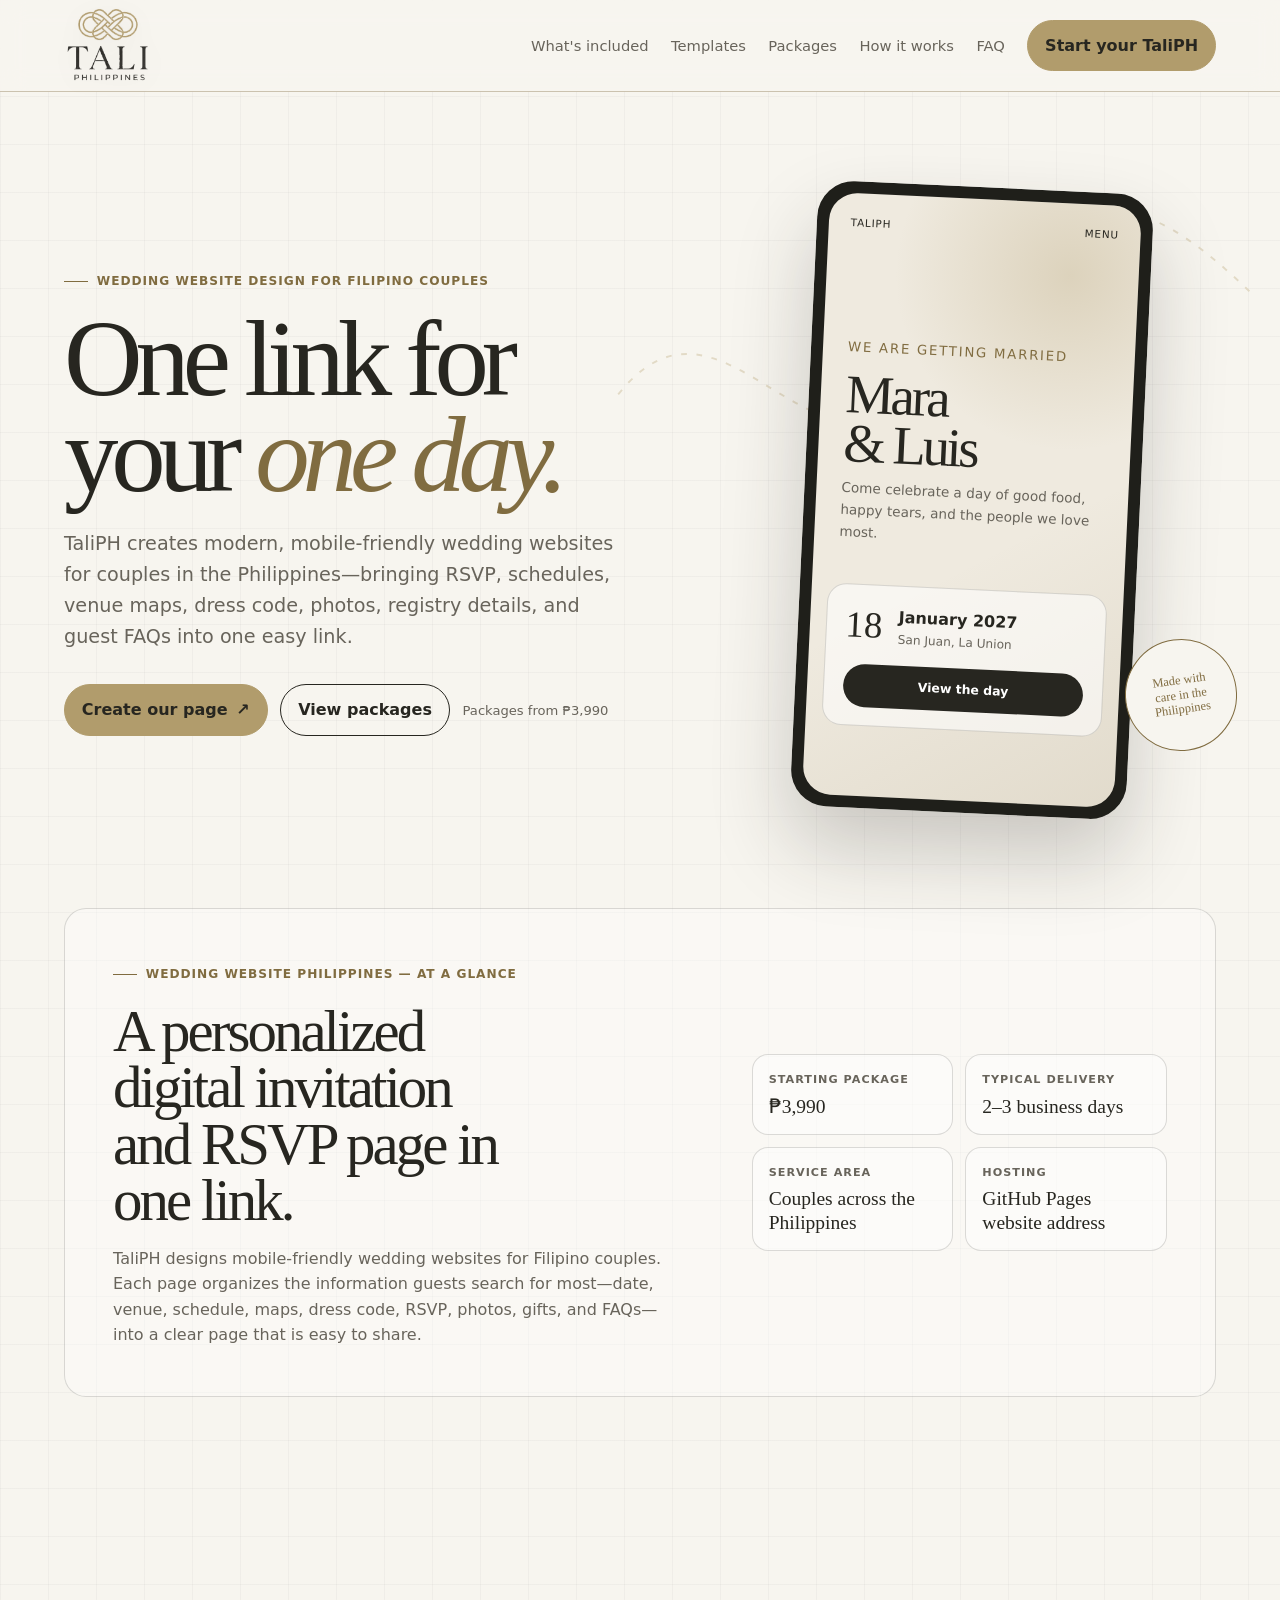
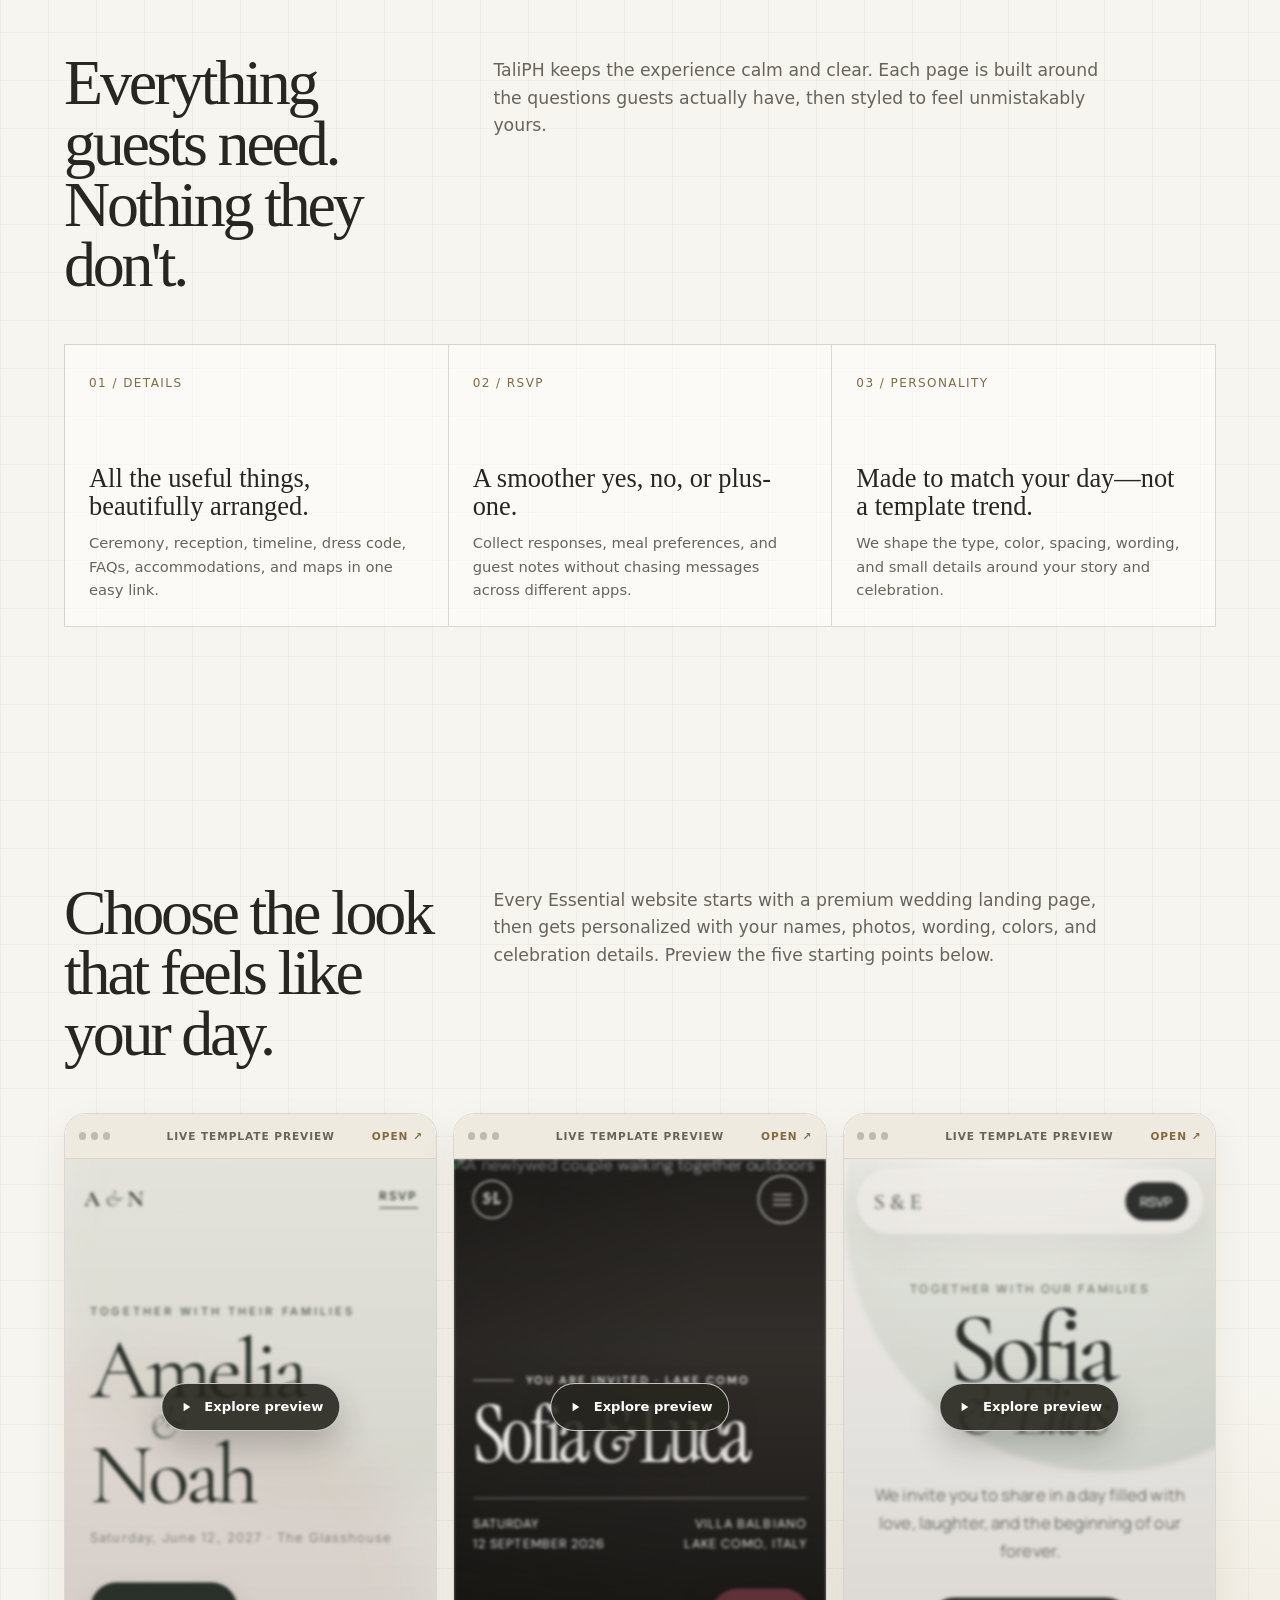
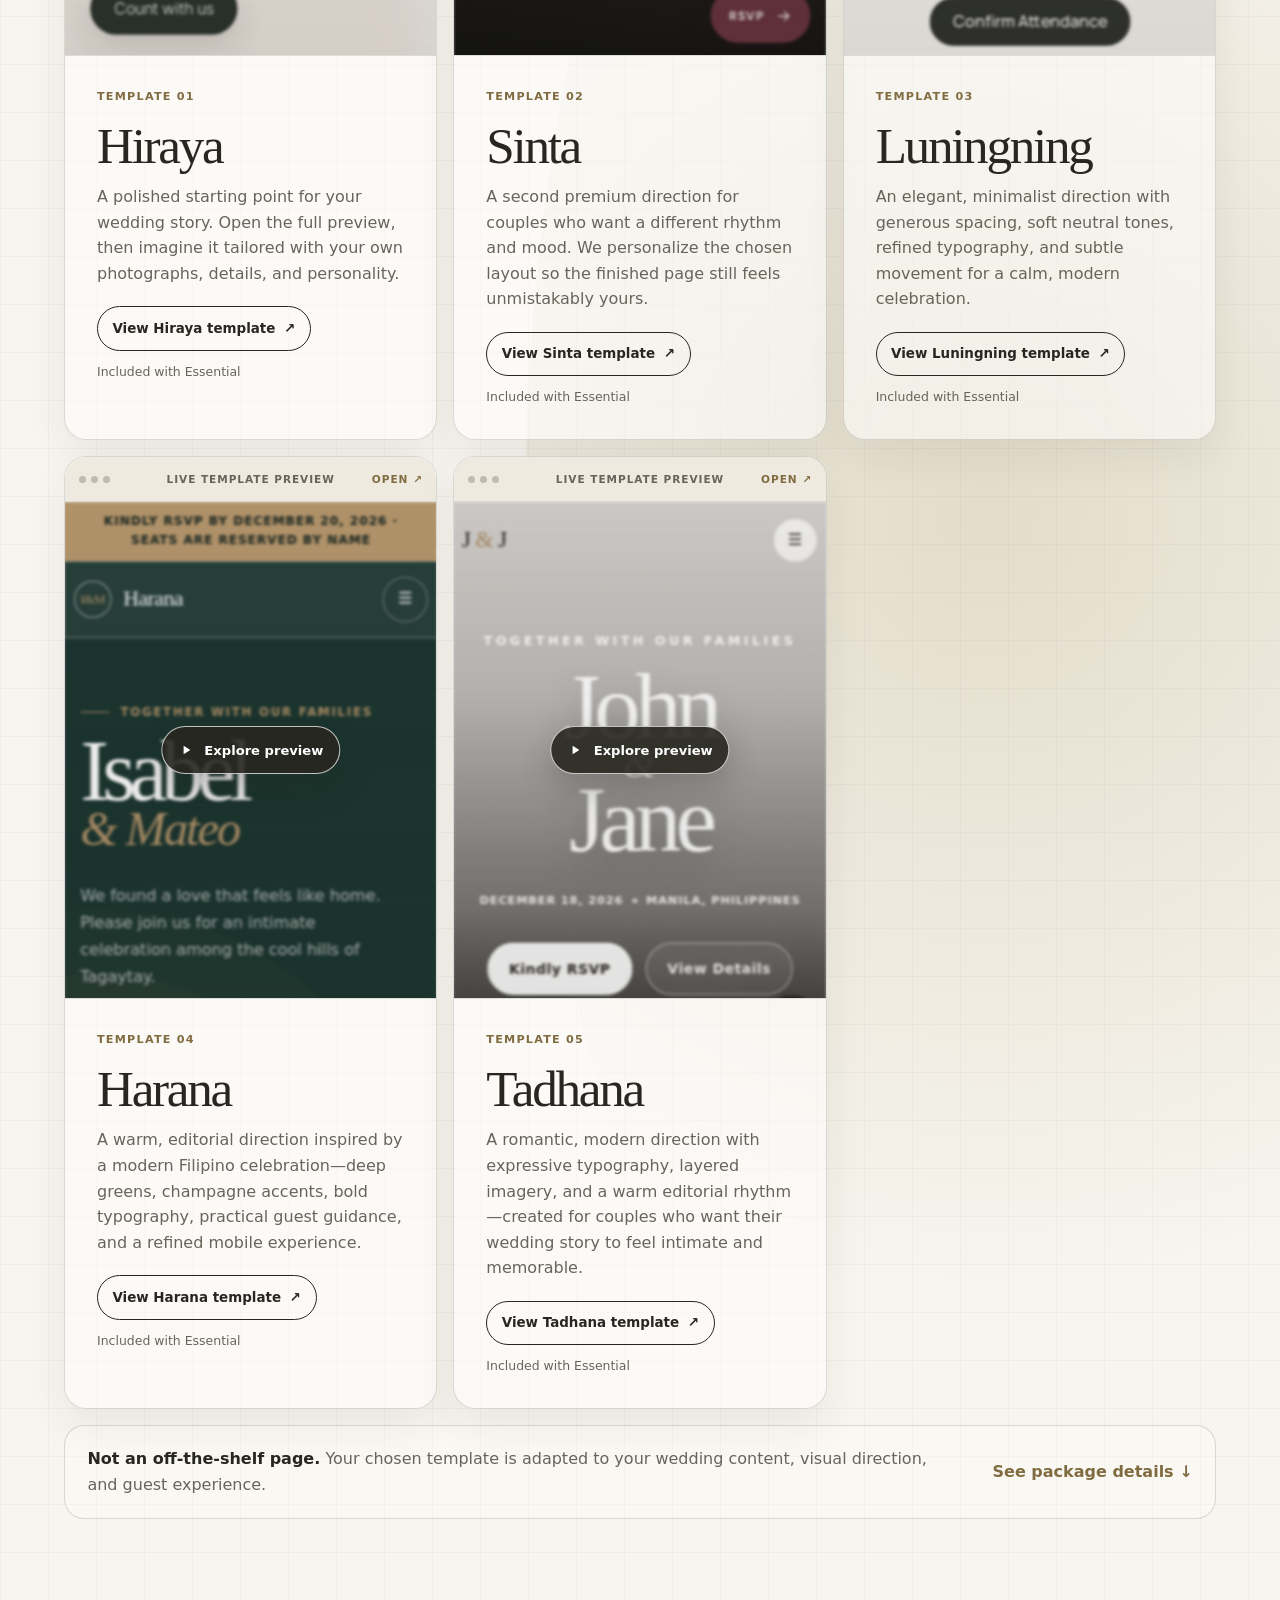
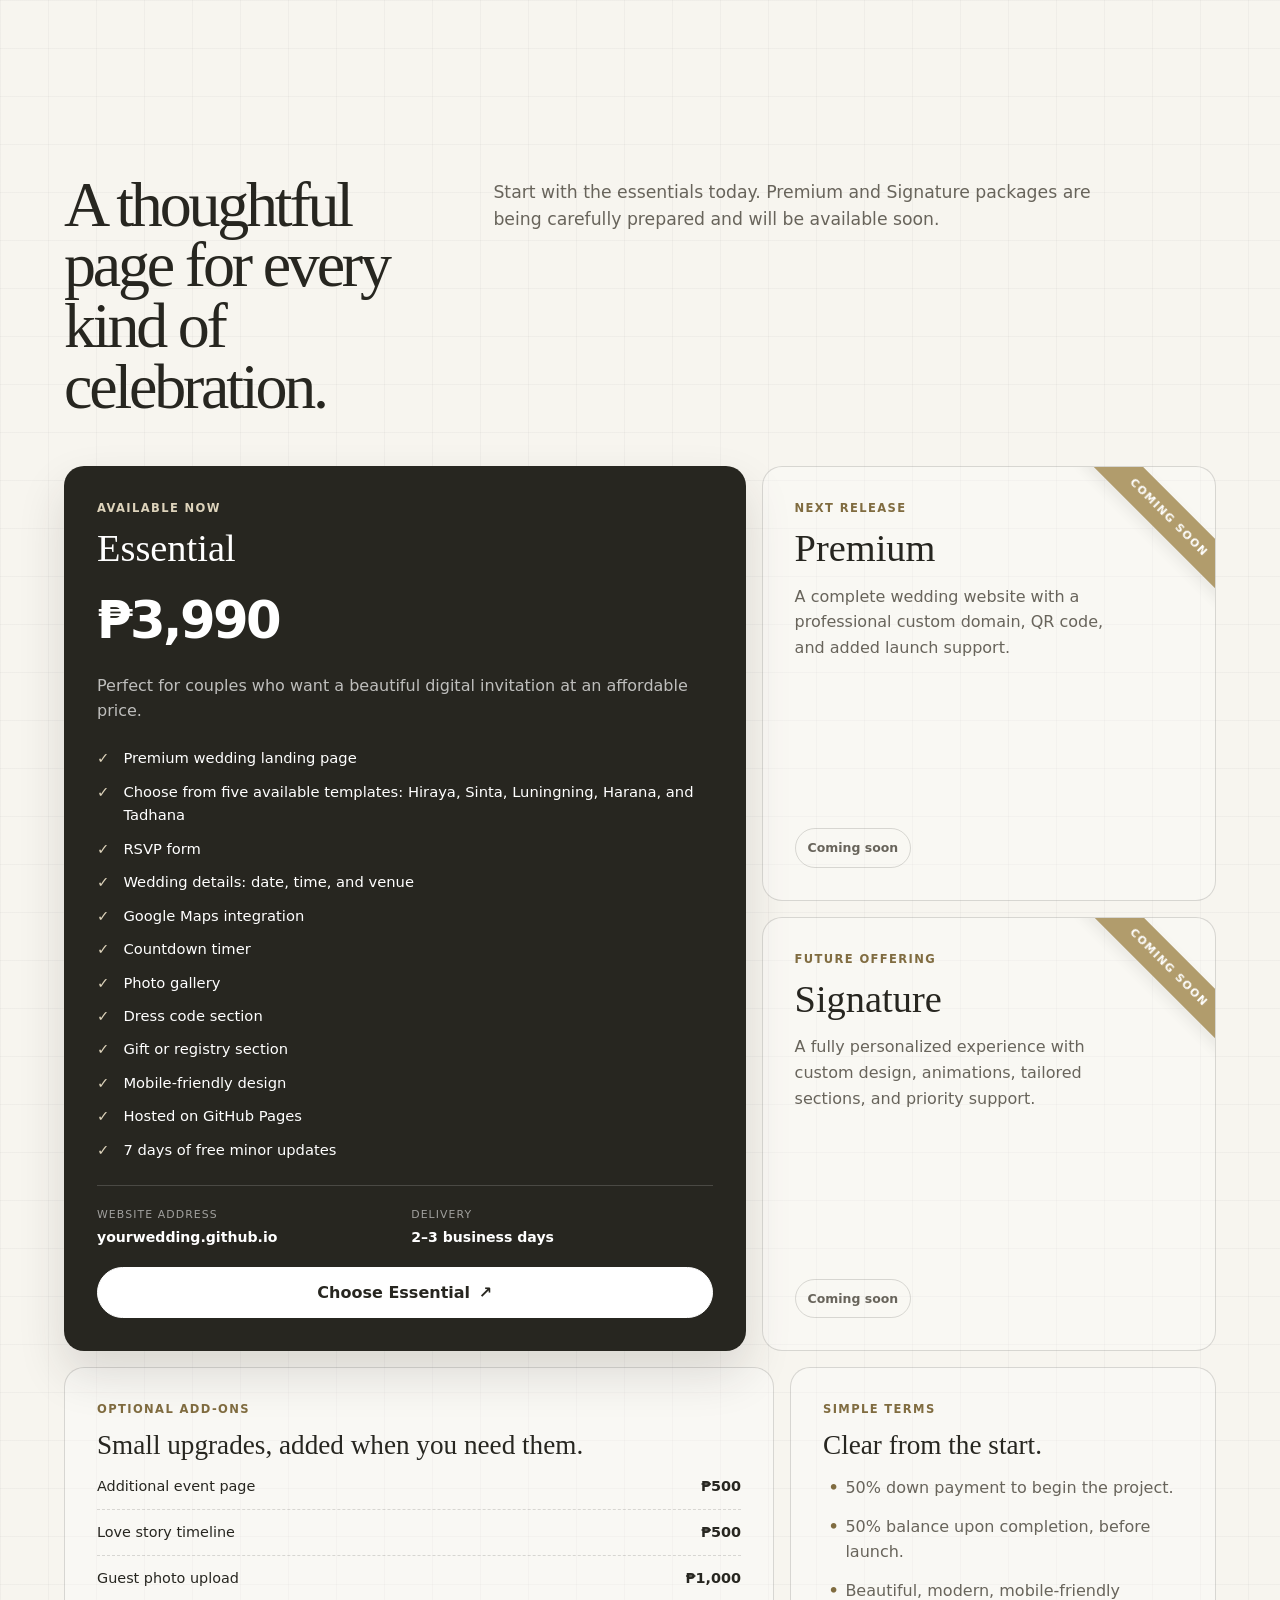
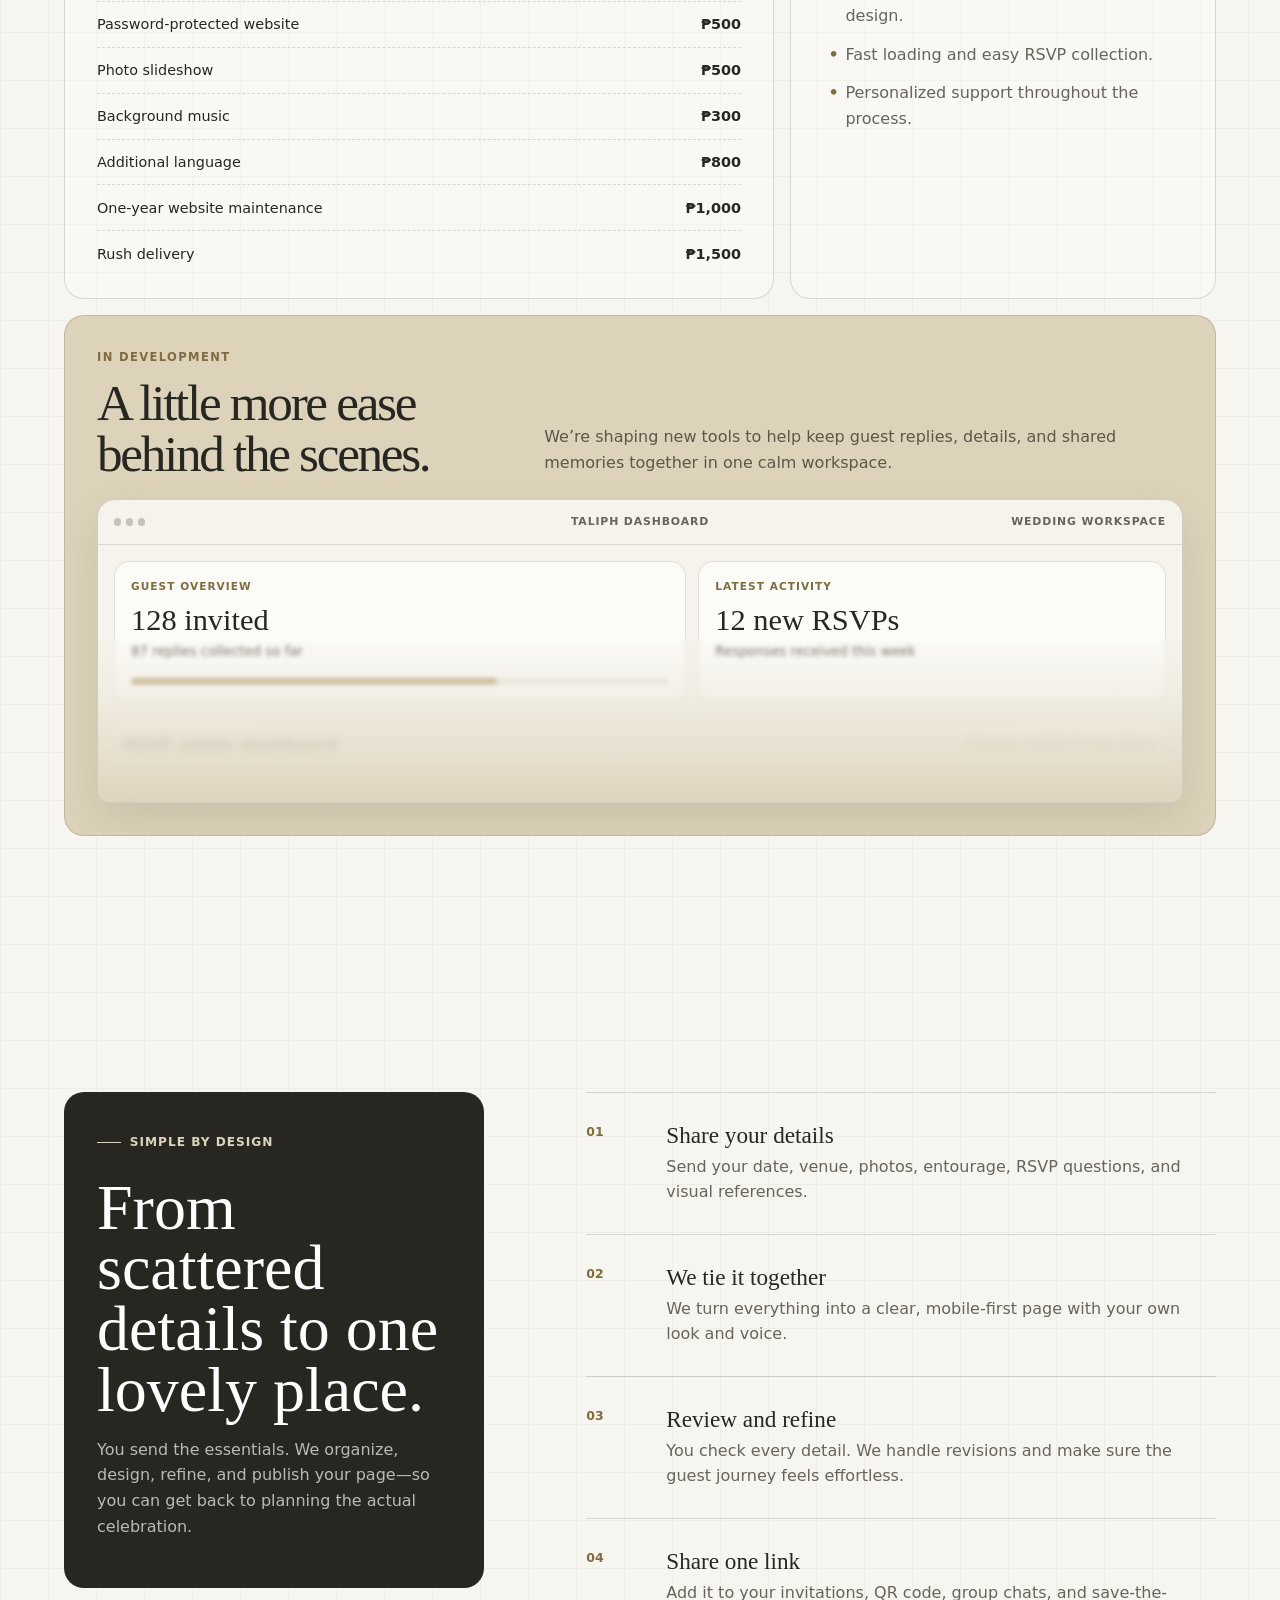
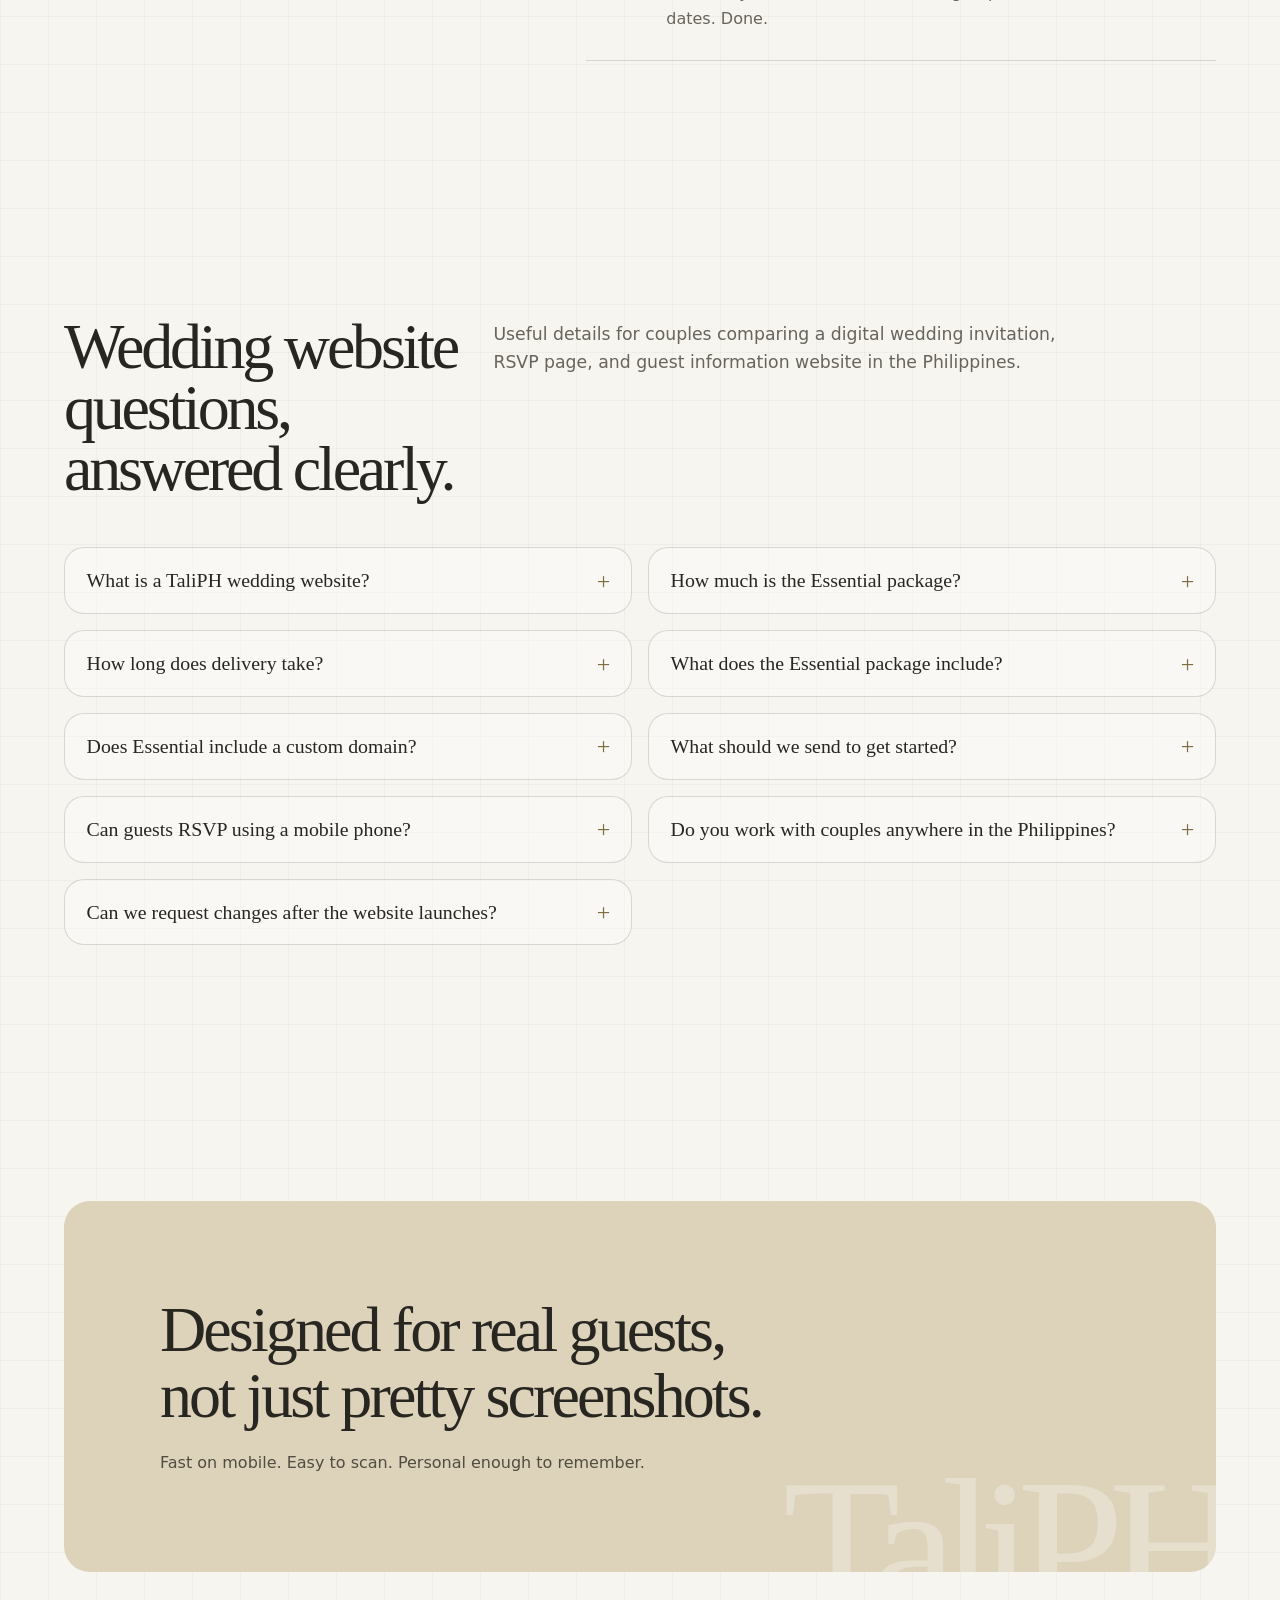
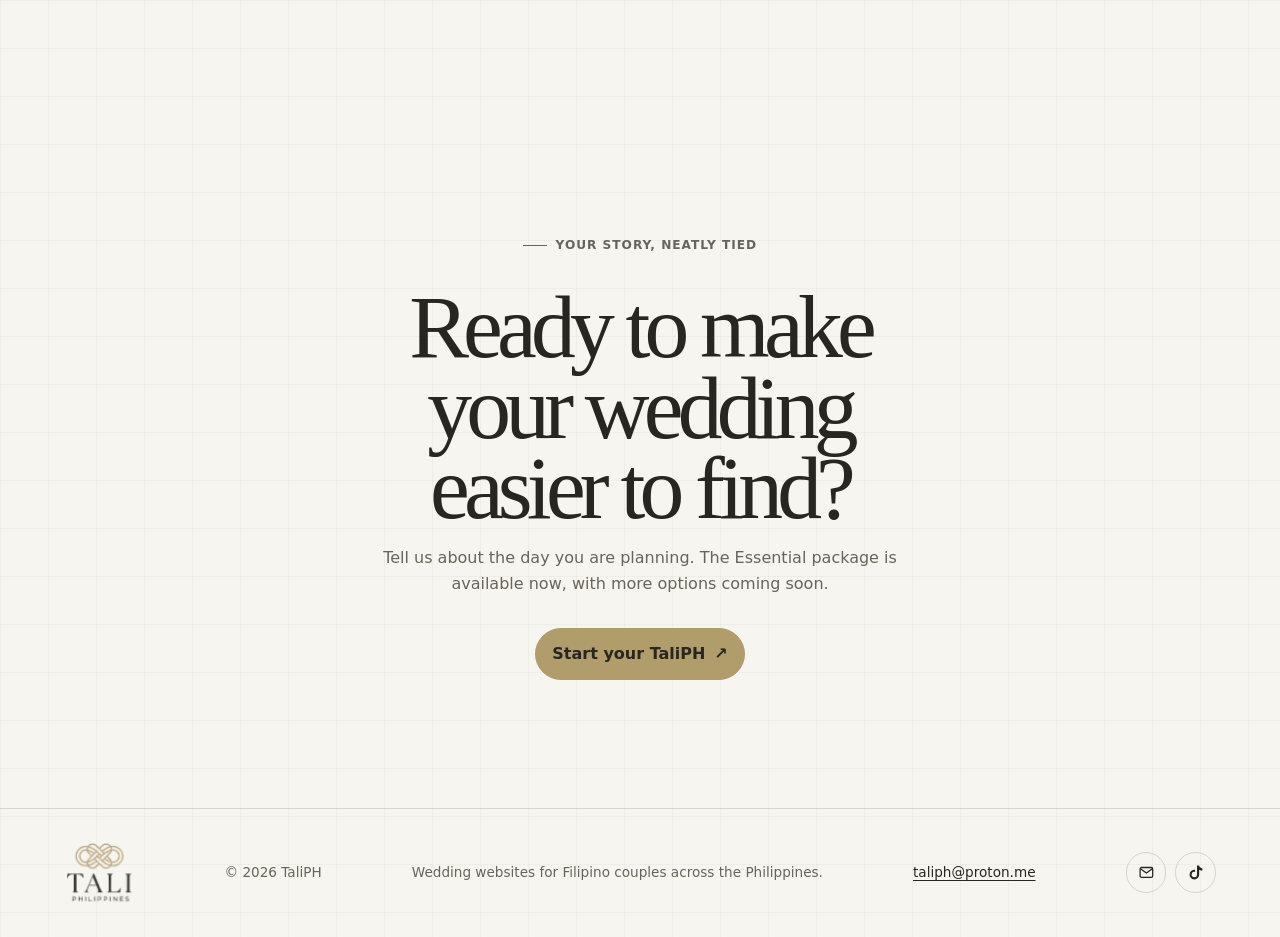
==== commit d6d511a2: "update" ====
--- a/index.html
+++ b/index.html
@@ -3,171 +3,275 @@
 <head>
   <meta charset="utf-8">
   <meta name="viewport" content="width=device-width, initial-scale=1, viewport-fit=cover">
-  <meta name="theme-color" content="#f3eee5">
+  <meta name="theme-color" content="#B19C6C">
   <meta name="color-scheme" content="light">
-  <meta name="description" content="TaliPH creates elegant, mobile-friendly wedding websites for Filipino couples, with RSVP, schedules, maps, dress codes, galleries, and guest details.">
+  <meta name="description" content="TaliPH creates personalized wedding websites in the Philippines with online RSVP, venue maps, schedules, galleries, dress codes, and guest information.">
   <meta name="robots" content="index, follow, max-image-preview:large, max-snippet:-1, max-video-preview:-1">
   <meta name="googlebot" content="index, follow, max-image-preview:large, max-snippet:-1, max-video-preview:-1">
   <meta name="bingbot" content="index, follow, max-image-preview:large, max-snippet:-1, max-video-preview:-1">
-  <link rel="canonical" href="./">
-  <!-- After choosing a final domain, replace ./ with the absolute homepage URL. -->
+  <link rel="canonical" href="https://bytali.github.io/">
+  <link rel="alternate" hreflang="en-PH" href="https://bytali.github.io/">
+  <link rel="alternate" hreflang="x-default" href="https://bytali.github.io/">
+  <link rel="sitemap" type="application/xml" href="https://bytali.github.io/sitemap.xml">
+  <link rel="icon" type="image/png" href="assets/taliph-mark.png">
+  <link rel="apple-touch-icon" href="assets/taliph-mark.png">
+  <link rel="preload" as="image" href="assets/taliph-logo.webp" type="image/webp">
 
   <meta property="og:type" content="website">
   <meta property="og:locale" content="en_PH">
   <meta property="og:site_name" content="TaliPH">
-  <meta property="og:title" content="TaliPH Wedding Websites for Filipino Couples">
-  <meta property="og:description" content="Modern wedding websites with RSVP, schedules, venue maps, dress codes, galleries, registry details, and guest FAQs in one easy link.">
+  <meta property="og:url" content="https://bytali.github.io/">
+  <meta property="og:title" content="Wedding Websites Philippines | TaliPH">
+  <meta property="og:description" content="Personalized, mobile-friendly wedding websites for Filipino couples with online RSVP, venue maps, schedules, galleries, dress codes, registry details, and guest FAQs.">
   <meta name="twitter:card" content="summary">
-  <meta name="twitter:title" content="TaliPH Wedding Websites for Filipino Couples">
-  <meta name="twitter:description" content="Modern wedding websites with RSVP, schedules, maps, galleries, registry details, and guest FAQs.">
-  <!-- Add absolute og:url and og:image values after the final live URL and social preview image are available. -->
-
-  <title>TaliPH Wedding Websites Philippines | RSVP, Maps &amp; Templates</title>
+  <meta name="twitter:title" content="Wedding Websites Philippines | TaliPH">
+  <meta name="twitter:description" content="Personalized wedding websites with RSVP, maps, schedules, galleries, dress codes, registry details, and guest FAQs in one shareable link.">
+  <!-- Add an absolute og:image and twitter:image after creating a 1200 x 630 social preview image. -->
+
+  <title>Wedding Websites Philippines | RSVP &amp; Templates | TaliPH</title>
   <script>document.documentElement.classList.add('js');</script>
   <script type="application/ld+json">
-  {
-    "@context": "https://schema.org",
-    "@graph": [
-      {
-        "@type": "Organization",
-        "@id": "./#organization",
-        "name": "TaliPH",
-        "description": "TaliPH creates modern, mobile-friendly wedding websites for Filipino couples.",
+{
+  "@context": "https://schema.org",
+  "@graph": [
+    {
+      "@type": "Organization",
+      "@id": "https://bytali.github.io/#organization",
+      "name": "TaliPH",
+      "url": "https://bytali.github.io/",
+      "logo": "https://bytali.github.io/assets/taliph-logo.png",
+      "image": "https://bytali.github.io/assets/taliph-logo.png",
+      "description": "TaliPH creates personalized, mobile-friendly wedding websites for Filipino couples.",
+      "email": "taliph@proton.me",
+      "contactPoint": {
+        "@type": "ContactPoint",
+        "contactType": "sales",
         "email": "taliph@proton.me",
-        "contactPoint": {
-          "@type": "ContactPoint",
-          "contactType": "sales",
-          "email": "taliph@proton.me",
-          "areaServed": "PH"
-        },
-        "areaServed": {
-          "@type": "Country",
-          "name": "Philippines"
-        },
-        "sameAs": [
-          "https://www.tiktok.com/@taliphilippines"
-        ],
-        "knowsAbout": [
-          "Wedding website design",
-          "Digital wedding invitations",
-          "Online wedding RSVP",
-          "Wedding guest information"
+        "areaServed": "PH",
+        "availableLanguage": [
+          "English",
+          "Filipino"
         ]
       },
-      {
-        "@type": "WebSite",
-        "@id": "./#website",
-        "url": "./",
-        "name": "TaliPH",
-        "description": "Wedding websites for Filipino couples.",
-        "inLanguage": "en-PH",
-        "publisher": { "@id": "./#organization" }
+      "areaServed": {
+        "@type": "Country",
+        "name": "Philippines"
       },
-      {
-        "@type": "WebPage",
-        "@id": "./#webpage",
-        "url": "./",
-        "name": "TaliPH Wedding Websites Philippines",
-        "description": "Modern wedding website design for Filipino couples, including RSVP, schedules, maps, dress codes, galleries, registry details, and guest information.",
-        "isPartOf": { "@id": "./#website" },
-        "about": { "@id": "./#wedding-website-service" },
-        "inLanguage": "en-PH"
+      "sameAs": [
+        "https://www.tiktok.com/@taliphilippines"
+      ],
+      "knowsAbout": [
+        "Wedding website design",
+        "Digital wedding invitations",
+        "Online wedding RSVP",
+        "Wedding guest information",
+        "Mobile-friendly wedding websites"
+      ]
+    },
+    {
+      "@type": "WebSite",
+      "@id": "https://bytali.github.io/#website",
+      "url": "https://bytali.github.io/",
+      "name": "TaliPH",
+      "description": "Wedding websites for Filipino couples in the Philippines.",
+      "inLanguage": "en-PH",
+      "publisher": {
+        "@id": "https://bytali.github.io/#organization"
+      }
+    },
+    {
+      "@type": "WebPage",
+      "@id": "https://bytali.github.io/#webpage",
+      "url": "https://bytali.github.io/",
+      "name": "Wedding Websites Philippines | TaliPH",
+      "description": "Personalized wedding website design for Filipino couples, including online RSVP, schedules, venue maps, dress codes, galleries, registry details, and guest information.",
+      "dateModified": "2026-08-05",
+      "isPartOf": {
+        "@id": "https://bytali.github.io/#website"
       },
-      {
-        "@type": "Service",
-        "@id": "./#wedding-website-service",
-        "name": "Wedding website design for Filipino couples",
-        "serviceType": "Wedding website design and setup",
-        "description": "A personalized, mobile-friendly wedding landing page with RSVP, wedding details, Google Maps, countdown, gallery, dress code, gift or registry information, and GitHub Pages hosting.",
-        "provider": { "@id": "./#organization" },
-        "areaServed": {
-          "@type": "Country",
-          "name": "Philippines"
+      "about": {
+        "@id": "https://bytali.github.io/#wedding-website-service"
+      },
+      "mainEntity": {
+        "@id": "https://bytali.github.io/#wedding-website-service"
+      },
+      "inLanguage": "en-PH"
+    },
+    {
+      "@type": "Service",
+      "@id": "https://bytali.github.io/#wedding-website-service",
+      "name": "Wedding website design for Filipino couples",
+      "serviceType": "Wedding website design, digital invitation, and online RSVP setup",
+      "url": "https://bytali.github.io/#packages",
+      "description": "A personalized, mobile-friendly wedding website with online RSVP, wedding details, Google Maps, countdown, gallery, dress code, gift or registry information, and guest FAQs.",
+      "provider": {
+        "@id": "https://bytali.github.io/#organization"
+      },
+      "areaServed": {
+        "@type": "Country",
+        "name": "Philippines"
+      },
+      "audience": {
+        "@type": "Audience",
+        "audienceType": "Filipino couples planning a wedding"
+      },
+      "offers": {
+        "@id": "https://bytali.github.io/#essential-offer"
+      }
+    },
+    {
+      "@type": "Offer",
+      "@id": "https://bytali.github.io/#essential-offer",
+      "name": "Essential Wedding Website Package",
+      "url": "https://bytali.github.io/#packages",
+      "price": "3990",
+      "priceCurrency": "PHP",
+      "availability": "https://schema.org/InStock",
+      "eligibleRegion": {
+        "@type": "Country",
+        "name": "Philippines"
+      },
+      "itemOffered": {
+        "@id": "https://bytali.github.io/#wedding-website-service"
+      }
+    },
+    {
+      "@type": "ItemList",
+      "@id": "https://bytali.github.io/#templates-list",
+      "name": "TaliPH wedding website templates",
+      "numberOfItems": 5,
+      "itemListElement": [
+        {
+          "@type": "ListItem",
+          "position": 1,
+          "name": "Hiraya",
+          "url": "https://bytali.github.io/temp/1/"
         },
-        "audience": {
-          "@type": "Audience",
-          "audienceType": "Filipino couples planning a wedding"
+        {
+          "@type": "ListItem",
+          "position": 2,
+          "name": "Sinta",
+          "url": "https://bytali.github.io/temp/2/"
         },
-        "offers": {
-          "@type": "Offer",
-          "name": "Essential Wedding Website Package",
-          "url": "./#packages",
-          "price": "3990",
-          "priceCurrency": "PHP",
-          "itemOffered": {
-            "@type": "Service",
-            "name": "Essential wedding website package"
+        {
+          "@type": "ListItem",
+          "position": 3,
+          "name": "Luningning",
+          "url": "https://bytali.github.io/temp/3/"
+        },
+        {
+          "@type": "ListItem",
+          "position": 4,
+          "name": "Harana",
+          "url": "https://bytali.github.io/temp/4/"
+        },
+        {
+          "@type": "ListItem",
+          "position": 5,
+          "name": "Tadhana",
+          "url": "https://bytali.github.io/temp/5/"
+        }
+      ]
+    },
+    {
+      "@type": "FAQPage",
+      "@id": "https://bytali.github.io/#faq-schema",
+      "mainEntity": [
+        {
+          "@type": "Question",
+          "name": "What is a TaliPH wedding website?",
+          "acceptedAnswer": {
+            "@type": "Answer",
+            "text": "A TaliPH wedding website is a personalized, mobile-friendly digital invitation that brings wedding details, an RSVP form, schedule, venue maps, dress code, photos, registry information, and guest guidance into one shareable link."
+          }
+        },
+        {
+          "@type": "Question",
+          "name": "How much is the Essential wedding website package?",
+          "acceptedAnswer": {
+            "@type": "Answer",
+            "text": "The Essential package costs ₱3,990. Payment is 50% to begin the project and 50% upon completion before launch."
+          }
+        },
+        {
+          "@type": "Question",
+          "name": "How long does delivery take?",
+          "acceptedAnswer": {
+            "@type": "Answer",
+            "text": "The Essential package is normally delivered within 2 to 3 business days after the required wedding details and materials are provided."
+          }
+        },
+        {
+          "@type": "Question",
+          "name": "What is included in the Essential package?",
+          "acceptedAnswer": {
+            "@type": "Answer",
+            "text": "The Essential package includes a premium wedding landing page, a choice of five available templates, RSVP form, date, time and venue details, Google Maps, countdown timer, photo gallery, dress code, gift or registry information, mobile-friendly design, GitHub Pages hosting, and 7 days of free minor updates."
+          }
+        },
+        {
+          "@type": "Question",
+          "name": "Does the Essential package include a custom domain?",
+          "acceptedAnswer": {
+            "@type": "Answer",
+            "text": "The Essential package uses a GitHub Pages website address. Custom domain connection is planned as part of the Premium package."
+          }
+        },
+        {
+          "@type": "Question",
+          "name": "What do we need to send before the website can be built?",
+          "acceptedAnswer": {
+            "@type": "Answer",
+            "text": "Couples should send their wedding date, venue details, photos, entourage information, RSVP questions, preferred wording, and visual references."
+          }
+        },
+        {
+          "@type": "Question",
+          "name": "Can guests RSVP using a mobile phone?",
+          "acceptedAnswer": {
+            "@type": "Answer",
+            "text": "Yes. TaliPH wedding websites are mobile-friendly, and the RSVP form can collect attendance, plus-one details, meal preferences, and guest notes based on the couple's setup."
+          }
+        },
+        {
+          "@type": "Question",
+          "name": "Does TaliPH work with couples anywhere in the Philippines?",
+          "acceptedAnswer": {
+            "@type": "Answer",
+            "text": "Yes. TaliPH works online with couples across the Philippines and can include Google Maps links for venues in any city or province."
+          }
+        },
+        {
+          "@type": "Question",
+          "name": "Can we request changes after the website launches?",
+          "acceptedAnswer": {
+            "@type": "Answer",
+            "text": "Yes. The Essential package includes 7 days of free minor updates after launch. Longer maintenance is also available as an optional add-on."
           }
         }
-      },
-      {
-        "@type": "FAQPage",
-        "@id": "./#faq-schema",
-        "mainEntity": [
-          {
-            "@type": "Question",
-            "name": "What is a TaliPH wedding website?",
-            "acceptedAnswer": {
-              "@type": "Answer",
-              "text": "A TaliPH wedding website is a personalized, mobile-friendly digital invitation that brings your wedding details, RSVP form, schedule, venue maps, dress code, photos, registry information, and guest guidance into one shareable link."
-            }
-          },
-          {
-            "@type": "Question",
-            "name": "How much is the Essential wedding website package?",
-            "acceptedAnswer": {
-              "@type": "Answer",
-              "text": "The Essential package costs ₱3,990. Payment is 50% to begin the project and 50% upon completion before launch."
-            }
-          },
-          {
-            "@type": "Question",
-            "name": "How long does delivery take?",
-            "acceptedAnswer": {
-              "@type": "Answer",
-              "text": "The Essential package is normally delivered within 2 to 3 business days after the required wedding details and materials are provided."
-            }
-          },
-          {
-            "@type": "Question",
-            "name": "What is included in the Essential package?",
-            "acceptedAnswer": {
-              "@type": "Answer",
-              "text": "The Essential package includes a premium wedding landing page, a choice of available templates, RSVP form, date, time and venue details, Google Maps, countdown timer, photo gallery, dress code, gift or registry section, mobile-friendly design, GitHub Pages hosting, and 7 days of free minor updates."
-            }
-          },
-          {
-            "@type": "Question",
-            "name": "Does the Essential package include a custom domain?",
-            "acceptedAnswer": {
-              "@type": "Answer",
-              "text": "The Essential package uses a GitHub Pages website address. Custom domain connection is planned as part of the Premium package."
-            }
-          },
-          {
-            "@type": "Question",
-            "name": "What do we need to send before the website can be built?",
-            "acceptedAnswer": {
-              "@type": "Answer",
-              "text": "Couples should send their wedding date, venue details, photos, entourage information, RSVP questions, preferred wording, and visual references."
-            }
-          }
-        ]
-      }
-    ]
-  }
+      ]
+    }
+  ]
+}
   </script>
   <style>
     :root {
-      --paper: #f3eee5;
-      --ink: #1f211e;
-      --muted: #69695f;
-      --line: rgba(31, 33, 30, .16);
-      --accent: #9d4938;
-      --accent-soft: #dfc1b5;
-      --card: rgba(255, 255, 255, .48);
+      --primary: #B19C6C;
+      --primary-dark: #806C40;
+      --primary-soft: #DDD3BB;
+      --primary-pale: #EEE9DD;
+      --paper: #F7F5EF;
+      --paper-deep: #EFEADF;
+      --ink: #272620;
+      --muted: #68645B;
+      --line: rgba(39, 38, 32, .16);
+      --accent: var(--primary);
+      --accent-dark: var(--primary-dark);
+      --accent-soft: var(--primary-soft);
+      --card: rgba(255, 255, 255, .56);
       --radius: 1.25rem;
       --max: 72rem;
+      --header-height: 5.7rem;
     }
 
     * { box-sizing: border-box; }
@@ -176,8 +280,8 @@
       margin: 0;
       color: var(--ink);
       background:
-        linear-gradient(rgba(31,33,30,.035) 1px, transparent 1px),
-        linear-gradient(90deg, rgba(31,33,30,.035) 1px, transparent 1px),
+        linear-gradient(rgba(39,38,32,.035) 1px, transparent 1px),
+        linear-gradient(90deg, rgba(39,38,32,.035) 1px, transparent 1px),
         var(--paper);
       background-size: 3rem 3rem;
       font: 400 1rem/1.6 ui-sans-serif, system-ui, -apple-system, BlinkMacSystemFont, "Segoe UI", sans-serif;
@@ -210,12 +314,12 @@
       top: 0;
       z-index: 5;
       backdrop-filter: blur(12px);
-      background: color-mix(in srgb, var(--paper) 82%, transparent);
-      border-bottom: 1px solid var(--line);
+      background: color-mix(in srgb, var(--paper) 88%, transparent);
+      border-bottom: 1px solid color-mix(in srgb, var(--accent) 32%, var(--line));
     }
 
     nav {
-      min-height: 4.25rem;
+      min-height: var(--header-height);
       display: flex;
       align-items: center;
       justify-content: space-between;
@@ -225,21 +329,17 @@
     .brand {
       display: inline-flex;
       align-items: center;
-      gap: .65rem;
-      font-weight: 750;
-      letter-spacing: -.03em;
+      flex: 0 0 auto;
       text-decoration: none;
     }
 
-    .knot { width: 1.8rem; height: 1.8rem; flex: 0 0 auto; }
-    .knot path {
-      fill: none;
-      stroke: var(--accent);
-      stroke-width: 2.2;
-      stroke-linecap: round;
-      stroke-linejoin: round;
-      stroke-dasharray: 70;
-      animation: draw 1.4s ease-out both;
+    .brand picture { display: block; line-height: 0; }
+    .brand-logo {
+      display: block;
+      width: clamp(4.75rem, 7vw, 5.45rem);
+      height: auto;
+      filter: drop-shadow(0 .35rem .7rem rgba(39,38,32,.08));
+      mix-blend-mode: multiply;
     }
 
     .navlinks { display: flex; align-items: center; gap: 1.4rem; }
@@ -253,16 +353,23 @@
       gap: .55rem;
       min-height: 2.9rem;
       padding: .75rem 1.05rem;
-      border: 1px solid var(--ink);
+      border: 1px solid var(--accent);
       border-radius: 999px;
-      background: var(--ink);
-      color: #fff;
+      background: var(--accent);
+      color: var(--ink);
       font-weight: 700;
       text-decoration: none;
-      transition: transform .2s ease, box-shadow .2s ease, background .2s ease;
-    }
-    .button:hover { transform: translateY(-2px); box-shadow: 0 .7rem 1.4rem rgba(31,33,30,.12); }
-    .button.secondary { background: transparent; color: var(--ink); }
+      transition: transform .2s ease, box-shadow .2s ease, background .2s ease, color .2s ease, border-color .2s ease;
+    }
+    .button:hover {
+      transform: translateY(-2px);
+      border-color: var(--accent-dark);
+      background: var(--accent-dark);
+      color: #fff;
+      box-shadow: 0 .7rem 1.4rem rgba(39,38,32,.14);
+    }
+    .button.secondary { border-color: var(--ink); background: transparent; color: var(--ink); }
+    .button.secondary:hover { border-color: var(--ink); background: var(--ink); color: #fff; }
 
     main { overflow: hidden; }
     .hero {
@@ -271,7 +378,7 @@
       grid-template-columns: 1.08fr .92fr;
       align-items: center;
       gap: clamp(2rem, 7vw, 7rem);
-      min-height: calc(100svh - 4.25rem);
+      min-height: calc(100svh - var(--header-height));
       padding-block: clamp(4.5rem, 10vw, 8rem);
     }
 
@@ -280,7 +387,7 @@
       align-items: center;
       gap: .55rem;
       margin: 0 0 1.2rem;
-      color: var(--accent);
+      color: var(--accent-dark);
       font-weight: 750;
       letter-spacing: .08em;
       text-transform: uppercase;
@@ -295,7 +402,7 @@
       line-height: .88;
       letter-spacing: -.065em;
     }
-    h1 em { color: var(--accent); font-weight: inherit; }
+    h1 em { color: var(--accent-dark); font-weight: inherit; }
 
     .lead {
       max-width: 35rem;
@@ -331,10 +438,10 @@
       width: min(100%, 21rem);
       min-height: 39rem;
       padding: .7rem;
-      border: 1px solid rgba(31,33,30,.22);
+      border: 1px solid rgba(39,38,32,.22);
       border-radius: 2.3rem;
-      background: #171815;
-      box-shadow: 0 2.5rem 5rem rgba(31,33,30,.22);
+      background: #1F1F1A;
+      box-shadow: 0 2.5rem 5rem rgba(39,38,32,.22);
       transform: translate(-50%, -50%) rotate(2.7deg);
       animation: float 6s ease-in-out infinite;
     }
@@ -344,8 +451,8 @@
       min-height: 37.6rem;
       overflow: hidden;
       border-radius: 1.75rem;
-      background: #f7f1e8;
-      color: #2c2b27;
+      background: var(--paper-deep);
+      color: var(--ink);
     }
 
     .screen::before {
@@ -353,15 +460,15 @@
       position: absolute;
       inset: 0;
       background:
-        radial-gradient(circle at 78% 12%, rgba(174,102,79,.28), transparent 30%),
-        linear-gradient(150deg, transparent 58%, rgba(102,113,86,.14));
+        radial-gradient(circle at 78% 12%, rgba(177,156,108,.30), transparent 30%),
+        linear-gradient(150deg, transparent 58%, rgba(128,108,64,.12));
     }
 
     .sample-top { position: relative; padding: 1.3rem 1.35rem 0; display: flex; justify-content: space-between; font-size: .65rem; letter-spacing: .08em; text-transform: uppercase; }
     .sample-copy { position: relative; padding: 6.4rem 1.55rem 1.5rem; }
-    .sample-copy small { color: #8d4a3b; letter-spacing: .13em; text-transform: uppercase; }
+    .sample-copy small { color: var(--accent-dark); letter-spacing: .13em; text-transform: uppercase; }
     .sample-copy h2 { margin: .7rem 0 .6rem; font-size: 3.4rem; line-height: .9; letter-spacing: -.06em; }
-    .sample-copy p { max-width: 18rem; margin: 0; color: #68665f; font-size: .85rem; }
+    .sample-copy p { max-width: 18rem; margin: 0; color: var(--muted); font-size: .85rem; }
 
     .date-card {
       position: relative;
@@ -371,13 +478,13 @@
       grid-template-columns: auto 1fr;
       gap: 1rem;
       align-items: center;
-      border: 1px solid rgba(44,43,39,.16);
+      border: 1px solid var(--line);
       border-radius: 1.2rem;
       background: rgba(255,255,255,.56);
     }
     .date-card strong { font: 400 2.3rem/1 Georgia, serif; }
-    .date-card span { display: block; color: #68665f; font-size: .76rem; }
-    .mini-button { grid-column: 1 / -1; padding: .72rem; border-radius: 999px; background: #2c2b27; color: white; text-align: center; font-size: .78rem; font-weight: 700; }
+    .date-card span { display: block; color: var(--muted); font-size: .76rem; }
+    .mini-button { grid-column: 1 / -1; padding: .72rem; border-radius: 999px; background: var(--ink); color: white; text-align: center; font-size: .78rem; font-weight: 700; }
 
     .seal {
       position: absolute;
@@ -387,10 +494,10 @@
       aspect-ratio: 1;
       display: grid;
       place-items: center;
-      border: 1px solid var(--accent);
+      border: 1px solid var(--accent-dark);
       border-radius: 50%;
       background: var(--paper);
-      color: var(--accent);
+      color: var(--accent-dark);
       text-align: center;
       font: 400 .78rem/1.15 Georgia, serif;
       transform: rotate(-8deg);
@@ -417,7 +524,7 @@
       border-bottom: 1px solid var(--line);
       background: color-mix(in srgb, var(--card) 80%, transparent);
     }
-    .feature-num { color: var(--accent); font-size: .75rem; letter-spacing: .12em; }
+    .feature-num { color: var(--accent-dark); font-size: .75rem; letter-spacing: .12em; }
     .feature h3 { margin: 4.4rem 0 .65rem; font: 400 1.65rem/1.05 Georgia, serif; }
     .feature p { margin: 0; color: var(--muted); font-size: .92rem; overflow-wrap: anywhere; }
 
@@ -431,7 +538,7 @@
       z-index: -1;
       inset: 12% -18vw 3% 40%;
       border-radius: 50%;
-      background: radial-gradient(circle, rgba(223,193,181,.34), transparent 68%);
+      background: radial-gradient(circle, rgba(177,156,108,.28), transparent 68%);
       pointer-events: none;
     }
 
@@ -448,13 +555,13 @@
       border: 1px solid var(--line);
       border-radius: calc(var(--radius) * 1.1);
       background: color-mix(in srgb, var(--card) 92%, transparent);
-      box-shadow: 0 1rem 2.5rem rgba(31,33,30,.07);
+      box-shadow: 0 1rem 2.5rem rgba(39,38,32,.07);
       transition: transform .25s ease, box-shadow .25s ease;
     }
 
     .template-card:hover {
       transform: translateY(-4px);
-      box-shadow: 0 1.4rem 3rem rgba(31,33,30,.11);
+      box-shadow: 0 1.4rem 3rem rgba(39,38,32,.11);
     }
 
     .template-browser {
@@ -471,9 +578,9 @@
       align-items: center;
       gap: .75rem;
       padding: .65rem .85rem;
-      border-bottom: 1px solid rgba(31,33,30,.1);
-      background: #efe8dd;
-      color: #6c665e;
+      border-bottom: 1px solid rgba(39,38,32,.1);
+      background: var(--paper-deep);
+      color: var(--muted);
       font-size: .66rem;
       font-weight: 800;
       letter-spacing: .09em;
@@ -481,13 +588,13 @@
     }
 
     .template-toolbar > span:nth-child(2) { text-align: center; }
-    .template-toolbar a { justify-self: end; color: var(--accent); text-decoration: none; }
+    .template-toolbar a { justify-self: end; color: var(--accent-dark); text-decoration: none; }
     .template-toolbar a:hover { text-decoration: underline; text-underline-offset: .2rem; }
 
     .template-preview-shell {
       position: relative;
       overflow: hidden;
-      background: #f7f1e8;
+      background: var(--paper-deep);
     }
 
     .template-frame {
@@ -495,7 +602,7 @@
       width: 100%;
       height: clamp(23rem, 42vw, 31rem);
       border: 0;
-      background: #f7f1e8;
+      background: var(--paper-deep);
       pointer-events: none;
       filter: blur(1.6px) saturate(.82);
       transform: scale(1.008);
@@ -508,7 +615,7 @@
       position: absolute;
       inset: 0;
       pointer-events: none;
-      background: linear-gradient(180deg, rgba(31,33,30,.03), rgba(31,33,30,.13));
+      background: linear-gradient(180deg, rgba(39,38,32,.03), rgba(39,38,32,.13));
       transition: opacity .3s ease;
     }
 
@@ -523,13 +630,13 @@
       padding: .75rem 1rem;
       border: 1px solid rgba(255,255,255,.72);
       border-radius: 999px;
-      background: rgba(31,33,30,.88);
+      background: rgba(39,38,32,.90);
       color: #fff;
       font: inherit;
       font-size: .82rem;
       font-weight: 800;
       cursor: pointer;
-      box-shadow: 0 .9rem 2rem rgba(31,33,30,.24);
+      box-shadow: 0 .9rem 2rem rgba(39,38,32,.24);
       transform: translate(-50%, -50%);
       transition: transform .2s ease, background .2s ease, opacity .2s ease;
     }
@@ -558,7 +665,7 @@
     }
 
     .template-index {
-      color: var(--accent);
+      color: var(--accent-dark);
       font-size: .7rem;
       font-weight: 850;
       letter-spacing: .11em;
@@ -595,8 +702,33 @@
 
     .template-included p { margin: 0; color: var(--muted); }
     .template-included strong { color: var(--ink); }
-    .template-included a { color: var(--accent); font-weight: 800; text-decoration: none; white-space: nowrap; }
+    .template-included a { color: var(--accent-dark); font-weight: 800; text-decoration: none; white-space: nowrap; }
     .template-included a:hover { text-decoration: underline; text-underline-offset: .2rem; }
+
+
+    .answer-summary { padding-top: 0; }
+    .answer-summary-card {
+      display: grid;
+      grid-template-columns: minmax(0, 1.15fr) minmax(0, .85fr);
+      gap: clamp(2rem, 6vw, 5rem);
+      align-items: center;
+      padding: clamp(1.5rem, 4vw, 3rem);
+      border: 1px solid var(--line);
+      border-radius: calc(var(--radius) * 1.1);
+      background: rgba(255,255,255,.34);
+    }
+    .answer-summary-card h2 {
+      max-width: 14ch;
+      margin: 0;
+      font-size: clamp(2.2rem, 4.6vw, 4.3rem);
+      line-height: .96;
+      letter-spacing: -.05em;
+    }
+    .answer-summary-card > div > p:last-child { max-width: 42rem; margin: 1rem 0 0; color: var(--muted); }
+    .answer-facts { display: grid; grid-template-columns: repeat(2, minmax(0, 1fr)); gap: .75rem; margin: 0; }
+    .answer-facts div { min-width: 0; padding: 1rem; border: 1px solid var(--line); border-radius: 1rem; background: rgba(255,255,255,.42); }
+    .answer-facts dt { color: var(--muted); font-size: .7rem; font-weight: 800; letter-spacing: .09em; text-transform: uppercase; }
+    .answer-facts dd { margin: .35rem 0 0; font: 400 1.22rem/1.2 Georgia, serif; overflow-wrap: anywhere; }
 
     .packages-grid {
       display: grid;
@@ -625,7 +757,7 @@
       grid-row: span 2;
       background: var(--ink);
       color: white;
-      box-shadow: 0 1.4rem 3rem rgba(31,33,30,.14);
+      box-shadow: 0 1.4rem 3rem rgba(39,38,32,.14);
     }
 
     .package-card.coming-soon {
@@ -653,12 +785,12 @@
       font-weight: 800;
       letter-spacing: .13em;
       text-transform: uppercase;
-      box-shadow: 0 .35rem .8rem rgba(31,33,30,.08);
+      box-shadow: 0 .35rem .8rem rgba(39,38,32,.08);
     }
 
     .package-label {
       margin: 0 0 .75rem;
-      color: var(--accent);
+      color: var(--accent-dark);
       font-size: .72rem;
       font-weight: 800;
       letter-spacing: .12em;
@@ -723,7 +855,7 @@
 
     .terms-list { display: grid; gap: .8rem; margin: 0; padding: 0; list-style: none; }
     .terms-list li { padding-left: 1.4rem; position: relative; color: var(--muted); }
-    .terms-list li::before { content: "•"; position: absolute; left: .35rem; color: var(--accent); font-weight: 900; }
+    .terms-list li::before { content: "•"; position: absolute; left: .35rem; color: var(--accent-dark); font-weight: 900; }
 
     .future-card {
       position: relative;
@@ -733,7 +865,7 @@
       padding: clamp(1.4rem, 3vw, 2rem);
       border: 1px solid var(--line);
       border-radius: var(--radius);
-      background: #d9c7b4;
+      background: var(--accent-soft);
       overflow: hidden;
     }
 
@@ -755,7 +887,7 @@
     .future-intro p:last-child {
       max-width: 38rem;
       margin: 0 0 .2rem;
-      color: #62584f;
+      color: #5D574A;
     }
 
     .future-preview {
@@ -764,10 +896,10 @@
       max-width: 100%;
       height: 19rem;
       overflow: hidden;
-      border: 1px solid rgba(31,33,30,.18);
+      border: 1px solid rgba(39,38,32,.18);
       border-radius: calc(var(--radius) * .9);
-      background: rgba(247,241,232,.92);
-      box-shadow: 0 1.2rem 2.6rem rgba(69,57,47,.12);
+      background: rgba(247,245,239,.94);
+      box-shadow: 0 1.2rem 2.6rem rgba(70,62,43,.12);
     }
 
     .future-preview::after {
@@ -777,7 +909,7 @@
       inset: auto 0 0;
       height: 54%;
       pointer-events: none;
-      background: linear-gradient(to bottom, rgba(247,241,232,0), rgba(239,229,218,.58) 34%, rgba(217,199,180,.96) 100%);
+      background: linear-gradient(to bottom, rgba(247,245,239,0), rgba(238,233,221,.62) 34%, rgba(221,211,187,.97) 100%);
       backdrop-filter: blur(2px);
     }
 
@@ -790,8 +922,8 @@
       align-items: center;
       gap: 1rem;
       padding: .7rem 1rem;
-      border-bottom: 1px solid rgba(31,33,30,.12);
-      color: #70675f;
+      border-bottom: 1px solid rgba(39,38,32,.12);
+      color: var(--muted);
       font-size: .68rem;
       font-weight: 750;
       letter-spacing: .08em;
@@ -800,7 +932,7 @@
 
     .future-preview-bar > span:last-child { text-align: right; }
     .preview-dots { display: flex; gap: .3rem; }
-    .preview-dots i { width: .45rem; height: .45rem; border-radius: 50%; background: rgba(31,33,30,.24); }
+    .preview-dots i { width: .45rem; height: .45rem; border-radius: 50%; background: rgba(39,38,32,.24); }
 
     .future-preview-grid {
       display: grid;
@@ -812,7 +944,7 @@
     .preview-panel {
       min-height: 7.2rem;
       padding: 1rem;
-      border: 1px solid rgba(31,33,30,.12);
+      border: 1px solid rgba(39,38,32,.12);
       border-radius: .95rem;
       background: rgba(255,255,255,.62);
     }
@@ -820,7 +952,7 @@
     .preview-kicker {
       display: block;
       margin-bottom: .6rem;
-      color: var(--accent);
+      color: var(--accent-dark);
       font-size: .66rem;
       font-weight: 800;
       letter-spacing: .1em;
@@ -835,7 +967,7 @@
       margin-top: 1rem;
       overflow: hidden;
       border-radius: 999px;
-      background: rgba(31,33,30,.1);
+      background: rgba(39,38,32,.1);
     }
 
     .preview-progress span { display: block; width: 68%; height: 100%; border-radius: inherit; background: var(--accent); }
@@ -858,7 +990,7 @@
       justify-content: space-between;
       gap: 1rem;
       padding: .8rem 1rem;
-      border: 1px solid rgba(31,33,30,.1);
+      border: 1px solid rgba(39,38,32,.1);
       border-radius: .85rem;
       background: rgba(255,255,255,.5);
     }
@@ -885,7 +1017,7 @@
     .process-card p { color: rgba(255,255,255,.68); }
     .steps { border-top: 1px solid var(--line); }
     .step { display: grid; grid-template-columns: 4rem 1fr; gap: 1rem; padding: 1.8rem 0; border-bottom: 1px solid var(--line); }
-    .step b { color: var(--accent); font-size: .78rem; }
+    .step b { color: var(--accent-dark); font-size: .78rem; }
     .step h3 { margin: 0 0 .35rem; font: 400 1.45rem/1.15 Georgia, serif; }
     .step p { margin: 0; color: var(--muted); }
 
@@ -893,7 +1025,7 @@
       position: relative;
       padding: clamp(2.5rem, 8vw, 6rem);
       border-radius: calc(var(--radius) * 1.3);
-      background: #d9c7b4;
+      background: var(--accent-soft);
       overflow: hidden;
     }
     .quote::after {
@@ -906,7 +1038,7 @@
       letter-spacing: -.08em;
     }
     blockquote { position: relative; z-index: 1; max-width: 19ch; margin: 0; font: 400 clamp(2.2rem, 5vw, 4.5rem)/1.02 Georgia, serif; letter-spacing: -.045em; }
-    .quote p { position: relative; z-index: 1; margin: 1.4rem 0 0; color: #554e46; }
+    .quote p { position: relative; z-index: 1; margin: 1.4rem 0 0; color: #514C42; }
 
 
     .faq-grid {
@@ -937,7 +1069,7 @@
       position: absolute;
       right: 1.3rem;
       top: 50%;
-      color: var(--accent);
+      color: var(--accent-dark);
       font: 400 1.5rem/1 Georgia, serif;
       transform: translateY(-50%);
     }
@@ -951,6 +1083,8 @@
 
     footer { padding: 2rem 0; border-top: 1px solid var(--line); color: var(--muted); font-size: .85rem; }
     .footer-row { display: flex; justify-content: space-between; align-items: center; gap: 1rem; flex-wrap: wrap; }
+    .footer-brand { display: inline-flex; align-items: center; text-decoration: none; }
+    .footer-brand img { display: block; width: 4.4rem; height: auto; mix-blend-mode: multiply; }
     .footer-contact { margin: 0; font-style: normal; }
     .footer-contact a { color: var(--ink); text-underline-offset: .2rem; }
     .footer-socials { display: flex; align-items: center; gap: .55rem; }
@@ -974,7 +1108,6 @@
     .js .reveal { opacity: 0; transform: translateY(1.25rem); transition: opacity .65s ease, transform .65s ease; }
     .js .reveal.visible { opacity: 1; transform: none; }
 
-    @keyframes draw { from { stroke-dashoffset: 70; } to { stroke-dashoffset: 0; } }
     @keyframes drift { to { stroke-dashoffset: -160; } }
     @keyframes float { 0%,100% { transform: translate(-50%, -50%) rotate(2.7deg); } 50% { transform: translate(-50%, calc(-50% - 9px)) rotate(1.8deg); } }
 
@@ -994,7 +1127,7 @@
       h1, .lead { margin-inline: auto; }
       .actions { justify-content: center; }
       .preview-wrap { min-height: 40rem; }
-      .section-head, .process, .package-extras, .faq-grid { grid-template-columns: 1fr; }
+      .section-head, .process, .package-extras, .faq-grid, .answer-summary-card { grid-template-columns: 1fr; }
       .template-grid { grid-template-columns: 1fr; }
       .template-frame { height: min(68vw, 32rem); }
       .packages-grid { grid-template-columns: 1fr; }
@@ -1006,7 +1139,9 @@
     }
 
     @media (max-width: 520px) {
+      :root { --header-height: 5.15rem; }
       .wrap { width: min(calc(100% - 1.25rem), var(--max)); }
+      .brand-logo { width: 4.65rem; }
       .button { width: 100%; }
       .navlinks .button { width: auto; }
       .note { width: 100%; }
@@ -1032,6 +1167,7 @@
       .template-toolbar > span:nth-child(2) { display: none; }
       .template-frame { height: 28rem; }
       .template-meta, .template-included { align-items: flex-start; flex-direction: column; }
+      .answer-facts { grid-template-columns: 1fr; }
       .template-included a { white-space: normal; }
     }
 
@@ -1047,11 +1183,11 @@
 
   <header>
     <nav class="wrap" aria-label="Main navigation">
-      <a class="brand" href="#top" aria-label="TaliPH home">
-        <svg class="knot" viewBox="0 0 32 32" aria-hidden="true">
-          <path d="M6 11c4-6 12-5 14 1 2 7-8 9-11 4-4-6 5-11 11-7 6 4 5 13-2 16-6 3-12-1-12-7 0-5 5-8 9-6 5 2 5 10 0 13"/>
-        </svg>
-        TaliPH
+      <a class="brand" href="#top" aria-label="Tali Philippines home">
+        <picture>
+          <source srcset="assets/taliph-logo.webp" type="image/webp">
+          <img class="brand-logo" src="assets/taliph-logo.png" alt="Tali Philippines" width="286" height="260" decoding="async">
+        </picture>
       </a>
       <div class="navlinks">
         <a href="#included">What's included</a>
@@ -1097,6 +1233,22 @@
           </div>
         </div>
         <div class="seal">Made with<br>care in the<br>Philippines</div>
+      </div>
+    </section>
+
+    <section class="wrap answer-summary reveal" id="wedding-website-philippines" aria-labelledby="summary-title">
+      <div class="answer-summary-card">
+        <div>
+          <p class="eyebrow">Wedding website Philippines — at a glance</p>
+          <h2 class="serif" id="summary-title">A personalized digital invitation and RSVP page in one link.</h2>
+          <p>TaliPH designs mobile-friendly wedding websites for Filipino couples. Each page organizes the information guests search for most—date, venue, schedule, maps, dress code, RSVP, photos, gifts, and FAQs—into a clear page that is easy to share.</p>
+        </div>
+        <dl class="answer-facts" aria-label="Essential wedding website package facts">
+          <div><dt>Starting package</dt><dd>₱3,990</dd></div>
+          <div><dt>Typical delivery</dt><dd>2–3 business days</dd></div>
+          <div><dt>Service area</dt><dd>Couples across the Philippines</dd></div>
+          <div><dt>Hosting</dt><dd>GitHub Pages website address</dd></div>
+        </dl>
       </div>
     </section>
 
@@ -1136,11 +1288,11 @@
             <div class="template-toolbar">
               <span class="preview-dots" aria-hidden="true"><i></i><i></i><i></i></span>
               <span>Live template preview</span>
-              <a href="temp/1/index.html" target="_blank" rel="noopener">Open ↗</a>
+              <a href="temp/1/" target="_blank" rel="noopener">Open ↗</a>
             </div>
             <div class="template-preview-shell">
-              <iframe class="template-frame" src="temp/1/index.html" title="Hiraya premium wedding landing page template preview" loading="lazy" tabindex="-1">
-                <a href="temp/1/index.html">Open the Hiraya template preview</a>
+              <iframe class="template-frame" src="temp/1/" title="Hiraya premium wedding landing page template preview" loading="lazy" tabindex="-1">
+                <a href="temp/1/">Open the Hiraya template preview</a>
               </iframe>
               <button class="template-activate" type="button" aria-label="Activate and scroll the Hiraya template preview" aria-pressed="false">
                 <svg viewBox="0 0 24 24" aria-hidden="true"><path d="M8 5.5v13l10-6.5-10-6.5Z"/></svg>
@@ -1149,13 +1301,13 @@
             </div>
           </div>
           <div class="template-copy">
-            <!-- <div class="template-meta">
+            <div class="template-meta">
               <span class="template-index">Template 01</span>
-            </div> -->
+            </div>
             <h3>Hiraya</h3>
             <p>A polished starting point for your wedding story. Open the full preview, then imagine it tailored with your own photographs, details, and personality.</p>
             <div class="template-actions">
-              <a class="button secondary" href="temp/1/index.html" target="_blank" rel="noopener">View full template <span aria-hidden="true">↗</span></a>
+              <a class="button secondary" href="temp/1/" target="_blank" rel="noopener">View Hiraya template <span aria-hidden="true">↗</span></a>
               <span class="template-note">Included with Essential</span>
             </div>
           </div>
@@ -1166,11 +1318,11 @@
             <div class="template-toolbar">
               <span class="preview-dots" aria-hidden="true"><i></i><i></i><i></i></span>
               <span>Live template preview</span>
-              <a href="temp/2/index.html" target="_blank" rel="noopener">Open ↗</a>
+              <a href="temp/2/" target="_blank" rel="noopener">Open ↗</a>
             </div>
             <div class="template-preview-shell">
-              <iframe class="template-frame" src="temp/2/index.html" title="Sinta premium wedding landing page template preview" loading="lazy" tabindex="-1">
-                <a href="temp/2/index.html">Open the Sinta template preview</a>
+              <iframe class="template-frame" src="temp/2/" title="Sinta premium wedding landing page template preview" loading="lazy" tabindex="-1">
+                <a href="temp/2/">Open the Sinta template preview</a>
               </iframe>
               <button class="template-activate" type="button" aria-label="Activate and scroll the Sinta template preview" aria-pressed="false">
                 <svg viewBox="0 0 24 24" aria-hidden="true"><path d="M8 5.5v13l10-6.5-10-6.5Z"/></svg>
@@ -1179,13 +1331,13 @@
             </div>
           </div>
           <div class="template-copy">
-            <!-- <div class="template-meta">
+            <div class="template-meta">
               <span class="template-index">Template 02</span>
-            </div> -->
+            </div>
             <h3>Sinta</h3>
             <p>A second premium direction for couples who want a different rhythm and mood. We personalize the chosen layout so the finished page still feels unmistakably yours.</p>
             <div class="template-actions">
-              <a class="button secondary" href="temp/2/index.html" target="_blank" rel="noopener">View full template <span aria-hidden="true">↗</span></a>
+              <a class="button secondary" href="temp/2/" target="_blank" rel="noopener">View Sinta template <span aria-hidden="true">↗</span></a>
               <span class="template-note">Included with Essential</span>
             </div>
           </div>
@@ -1196,11 +1348,11 @@
             <div class="template-toolbar">
               <span class="preview-dots" aria-hidden="true"><i></i><i></i><i></i></span>
               <span>Live template preview</span>
-              <a href="temp/3/index.html" target="_blank" rel="noopener">Open ↗</a>
+              <a href="temp/3/" target="_blank" rel="noopener">Open ↗</a>
             </div>
             <div class="template-preview-shell">
-              <iframe class="template-frame" src="temp/3/index.html" title="Luningning premium wedding landing page template preview" loading="lazy" tabindex="-1">
-                <a href="temp/3/index.html">Open the Luningning template preview</a>
+              <iframe class="template-frame" src="temp/3/" title="Luningning premium wedding landing page template preview" loading="lazy" tabindex="-1">
+                <a href="temp/3/">Open the Luningning template preview</a>
               </iframe>
               <button class="template-activate" type="button" aria-label="Activate and scroll the Luningning template preview" aria-pressed="false">
                 <svg viewBox="0 0 24 24" aria-hidden="true"><path d="M8 5.5v13l10-6.5-10-6.5Z"/></svg>
@@ -1209,13 +1361,13 @@
             </div>
           </div>
           <div class="template-copy">
-            <!-- <div class="template-meta">
+            <div class="template-meta">
               <span class="template-index">Template 03</span>
-            </div> -->
+            </div>
             <h3>Luningning</h3>
             <p>An elegant, minimalist direction with generous spacing, soft neutral tones, refined typography, and subtle movement for a calm, modern celebration.</p>
             <div class="template-actions">
-              <a class="button secondary" href="temp/3/index.html" target="_blank" rel="noopener">View full template <span aria-hidden="true">↗</span></a>
+              <a class="button secondary" href="temp/3/" target="_blank" rel="noopener">View Luningning template <span aria-hidden="true">↗</span></a>
               <span class="template-note">Included with Essential</span>
             </div>
           </div>
@@ -1226,11 +1378,11 @@
             <div class="template-toolbar">
               <span class="preview-dots" aria-hidden="true"><i></i><i></i><i></i></span>
               <span>Live template preview</span>
-              <a href="temp/4/index.html" target="_blank" rel="noopener">Open ↗</a>
+              <a href="temp/4/" target="_blank" rel="noopener">Open ↗</a>
             </div>
             <div class="template-preview-shell">
-              <iframe class="template-frame" src="temp/4/index.html" title="Harana premium wedding landing page template preview" loading="lazy" tabindex="-1">
-                <a href="temp/4/index.html">Open the Harana template preview</a>
+              <iframe class="template-frame" src="temp/4/" title="Harana premium wedding landing page template preview" loading="lazy" tabindex="-1">
+                <a href="temp/4/">Open the Harana template preview</a>
               </iframe>
               <button class="template-activate" type="button" aria-label="Activate and scroll the Harana template preview" aria-pressed="false">
                 <svg viewBox="0 0 24 24" aria-hidden="true"><path d="M8 5.5v13l10-6.5-10-6.5Z"/></svg>
@@ -1239,40 +1391,43 @@
             </div>
           </div>
           <div class="template-copy">
-            <!-- <div class="template-meta">
+            <div class="template-meta">
               <span class="template-index">Template 04</span>
-            </div> -->
+            </div>
             <h3>Harana</h3>
             <p>A warm, editorial direction inspired by a modern Filipino celebration—deep greens, champagne accents, bold typography, practical guest guidance, and a refined mobile experience.</p>
             <div class="template-actions">
-              <a class="button secondary" href="temp/4/index.html" target="_blank" rel="noopener">View full template <span aria-hidden="true">↗</span></a>
+              <a class="button secondary" href="temp/4/" target="_blank" rel="noopener">View Harana template <span aria-hidden="true">↗</span></a>
               <span class="template-note">Included with Essential</span>
             </div>
           </div>
         </article>
 
-        <article class="template-card" id="template-five" data-template-alias="template-five">
+        <article class="template-card" id="template-tadhana" data-template-alias="tadhana">
           <div class="template-browser">
             <div class="template-toolbar">
               <span class="preview-dots" aria-hidden="true"><i></i><i></i><i></i></span>
               <span>Live template preview</span>
-              <a href="temp/5/index.html" target="_blank" rel="noopener">Open ↗</a>
+              <a href="temp/5/" target="_blank" rel="noopener">Open ↗</a>
             </div>
             <div class="template-preview-shell">
-              <iframe class="template-frame" src="temp/5/index.html" title="Template Five premium wedding landing page preview" loading="lazy" tabindex="-1">
-                <a href="temp/5/index.html">Open the Template Five preview</a>
+              <iframe class="template-frame" src="temp/5/" title="Tadhana premium wedding landing page template preview" loading="lazy" tabindex="-1">
+                <a href="temp/5/">Open the Tadhana template preview</a>
               </iframe>
-              <button class="template-activate" type="button" aria-label="Activate and scroll the Template Five preview" aria-pressed="false">
+              <button class="template-activate" type="button" aria-label="Activate and scroll the Tadhana template preview" aria-pressed="false">
                 <svg viewBox="0 0 24 24" aria-hidden="true"><path d="M8 5.5v13l10-6.5-10-6.5Z"/></svg>
                 <span>Explore preview</span>
               </button>
             </div>
           </div>
           <div class="template-copy">
-            <h3>Template Five</h3>
-            <p>A fresh fifth direction for couples who want another premium starting point. It can be personalized with your own names, imagery, palette, wording, wedding details, and guest experience.</p>
+            <div class="template-meta">
+              <span class="template-index">Template 05</span>
+            </div>
+            <h3>Tadhana</h3>
+            <p>A romantic, modern direction with expressive typography, layered imagery, and a warm editorial rhythm—created for couples who want their wedding story to feel intimate and memorable.</p>
             <div class="template-actions">
-              <a class="button secondary" href="temp/5/index.html" target="_blank" rel="noopener">View full template <span aria-hidden="true">↗</span></a>
+              <a class="button secondary" href="temp/5/" target="_blank" rel="noopener">View Tadhana template <span aria-hidden="true">↗</span></a>
               <span class="template-note">Included with Essential</span>
             </div>
           </div>
@@ -1299,7 +1454,7 @@
           <p class="package-intro">Perfect for couples who want a beautiful digital invitation at an affordable price.</p>
           <ul class="package-list">
             <li>Premium wedding landing page</li>
-            <li>Choose from five available templates: Hiraya, Sinta, Luningning, Harana, and Template Five</li>
+            <li>Choose from five available templates: Hiraya, Sinta, Luningning, Harana, and Tadhana</li>
             <li>RSVP form</li>
             <li>Wedding details: date, time, and venue</li>
             <li>Google Maps integration</li>
@@ -1409,7 +1564,7 @@
 
     <section class="wrap process" id="process">
       <aside class="process-card reveal">
-        <p class="eyebrow" style="color:#dfc1b5">Simple by design</p>
+        <p class="eyebrow" style="color:var(--accent-soft)">Simple by design</p>
         <h2 class="serif" style="font-size:clamp(2.5rem,5vw,4.2rem);line-height:.95;margin:.4rem 0 1rem">From scattered details to one lovely place.</h2>
         <p>You send the essentials. We organize, design, refine, and publish your page—so you can get back to planning the actual celebration.</p>
       </aside>
@@ -1464,6 +1619,18 @@
           <summary>What should we send to get started?</summary>
           <p>Send your wedding date, venue details, photos, entourage information, RSVP questions, preferred wording, and visual references. TaliPH organizes these into a clear guest journey.</p>
         </details>
+        <details class="faq-item">
+          <summary>Can guests RSVP using a mobile phone?</summary>
+          <p>Yes. Every TaliPH wedding website is mobile-friendly, and the RSVP form can collect attendance, plus-one details, meal preferences, and guest notes based on your setup.</p>
+        </details>
+        <details class="faq-item">
+          <summary>Do you work with couples anywhere in the Philippines?</summary>
+          <p>Yes. TaliPH works online with couples across the Philippines and can include Google Maps links for venues in any city or province.</p>
+        </details>
+        <details class="faq-item">
+          <summary>Can we request changes after the website launches?</summary>
+          <p>Yes. Essential includes 7 days of free minor updates after launch. One-year website maintenance is also available as an optional add-on.</p>
+        </details>
       </div>
     </section>
     <section class="wrap">
@@ -1483,6 +1650,9 @@
 
   <footer>
     <div class="wrap footer-row">
+      <a class="footer-brand" href="#top" aria-label="Back to the Tali Philippines homepage">
+        <img src="assets/taliph-logo.webp" alt="Tali Philippines" width="286" height="260" loading="lazy" decoding="async">
+      </a>
       <span>© <span id="year"></span> TaliPH</span>
       <span>Wedding websites for Filipino couples across the Philippines.</span>
       <address class="footer-contact"><a href="mailto:taliph@proton.me">taliph@proton.me</a></address>
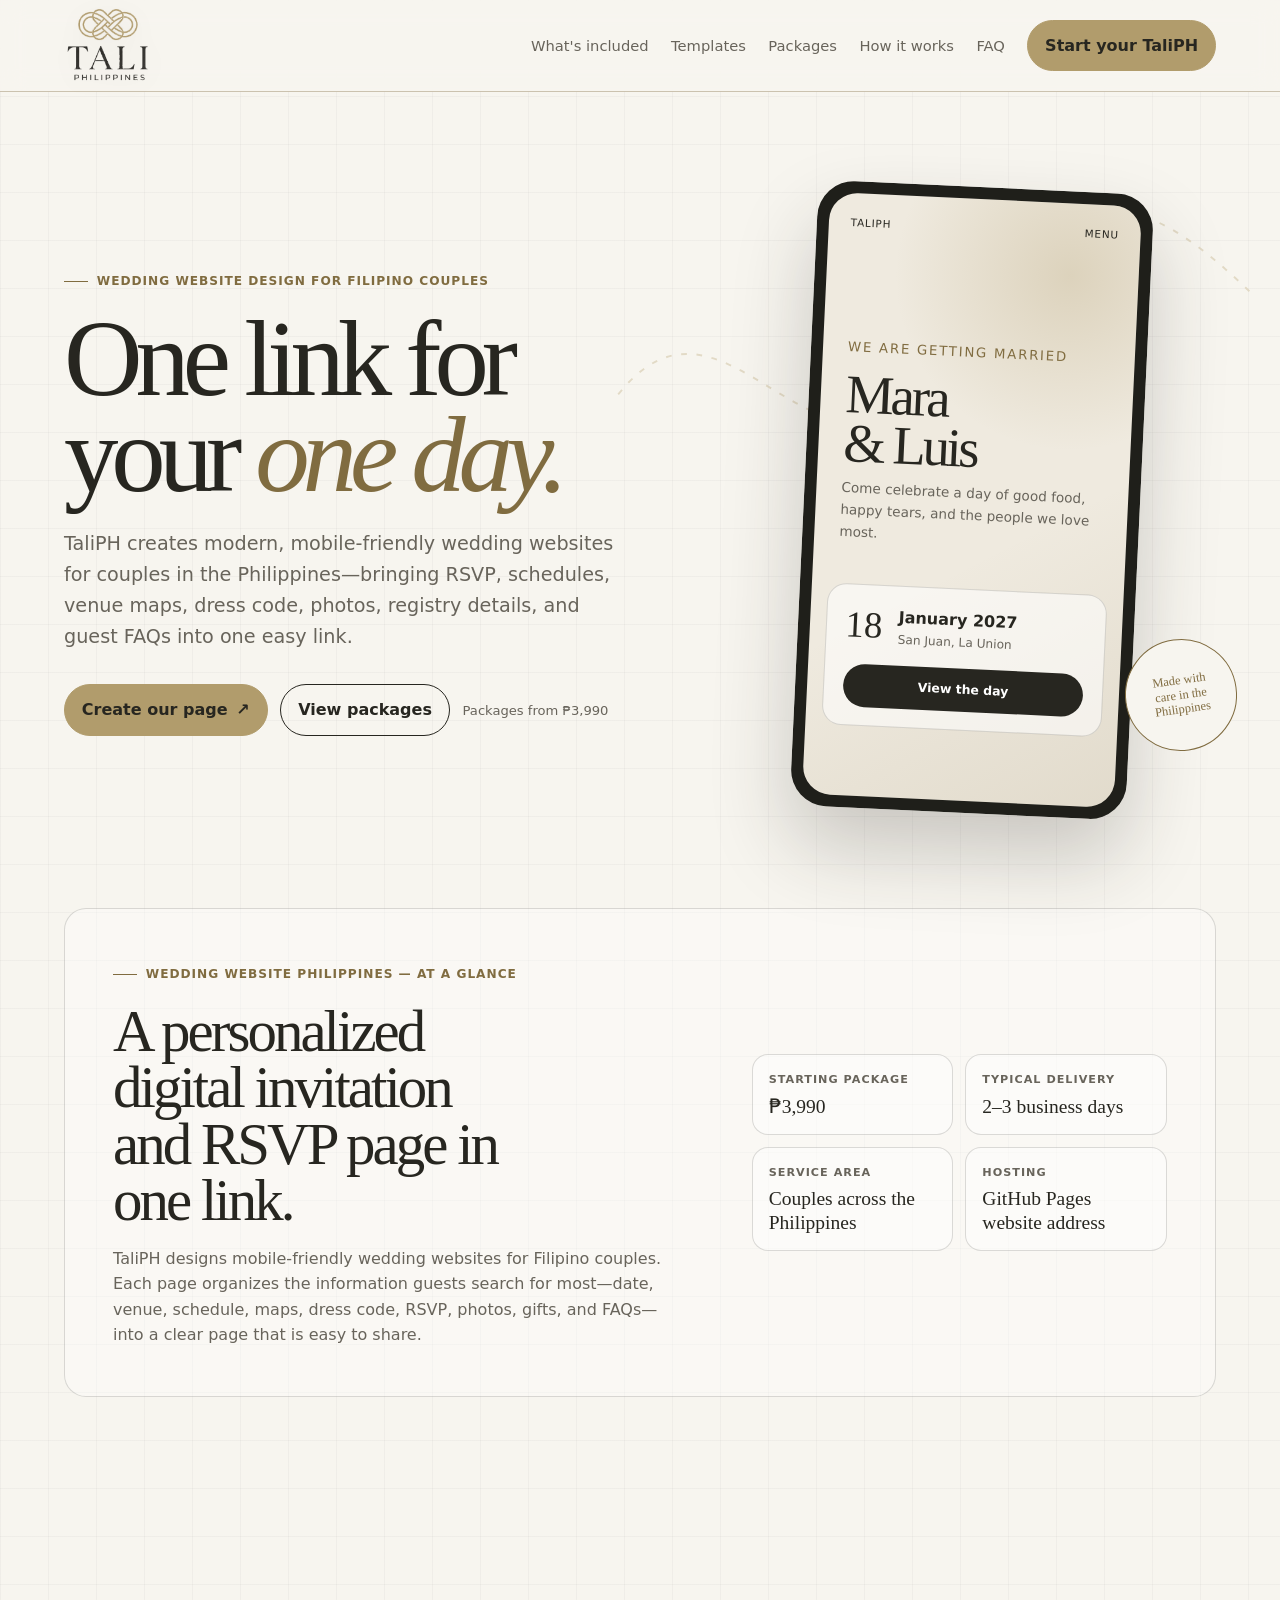
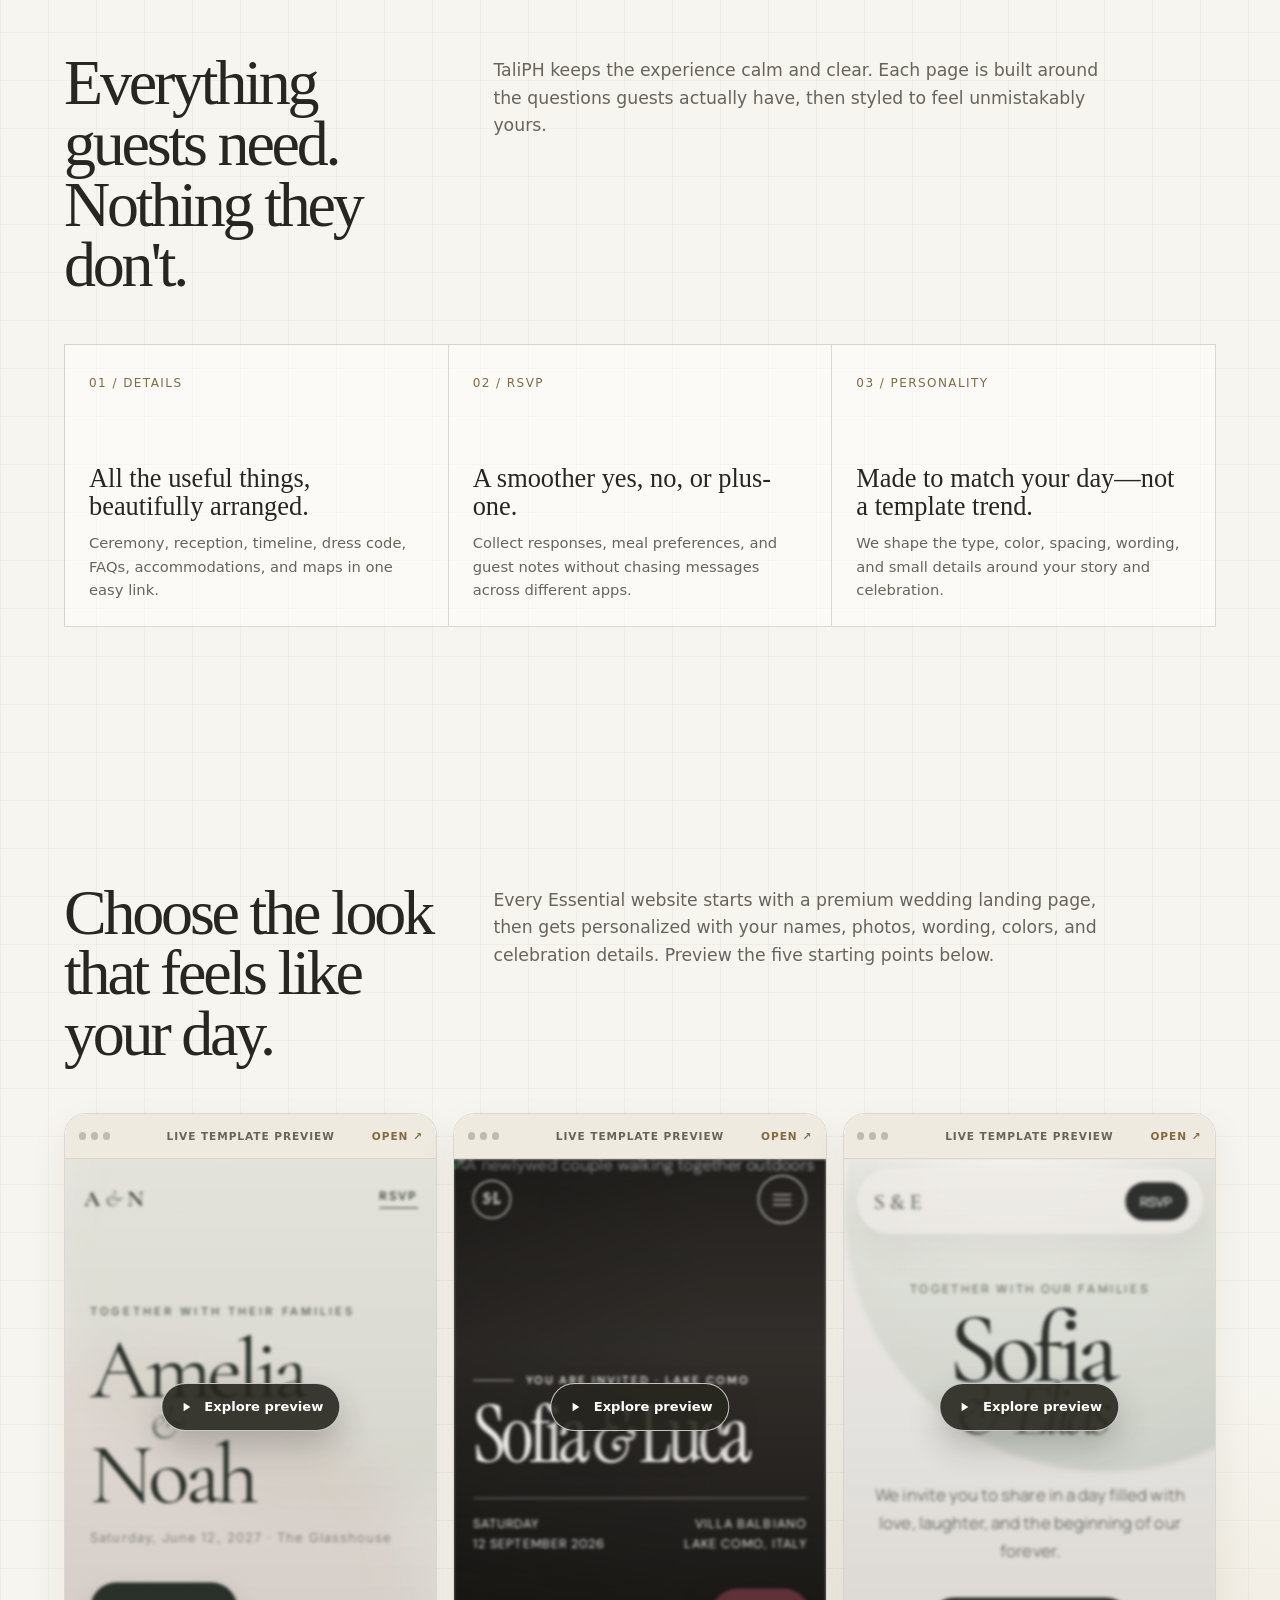
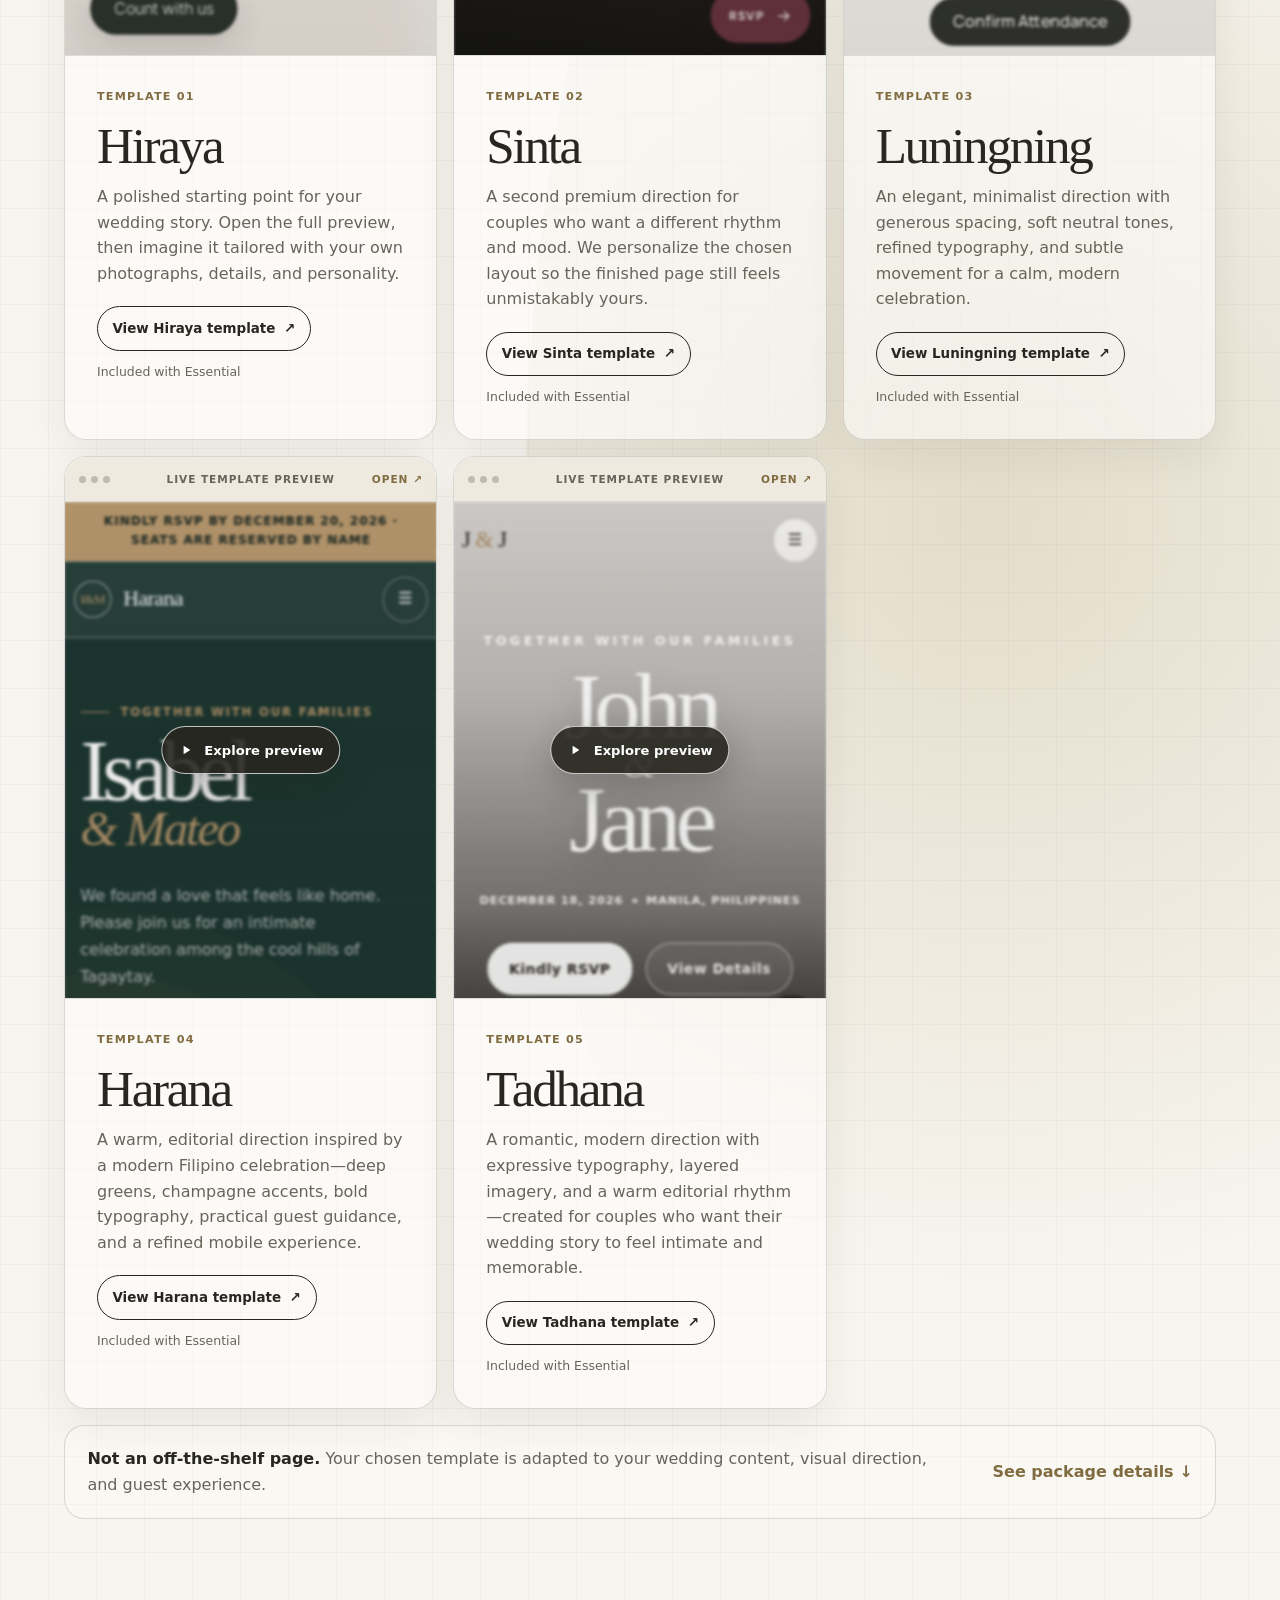
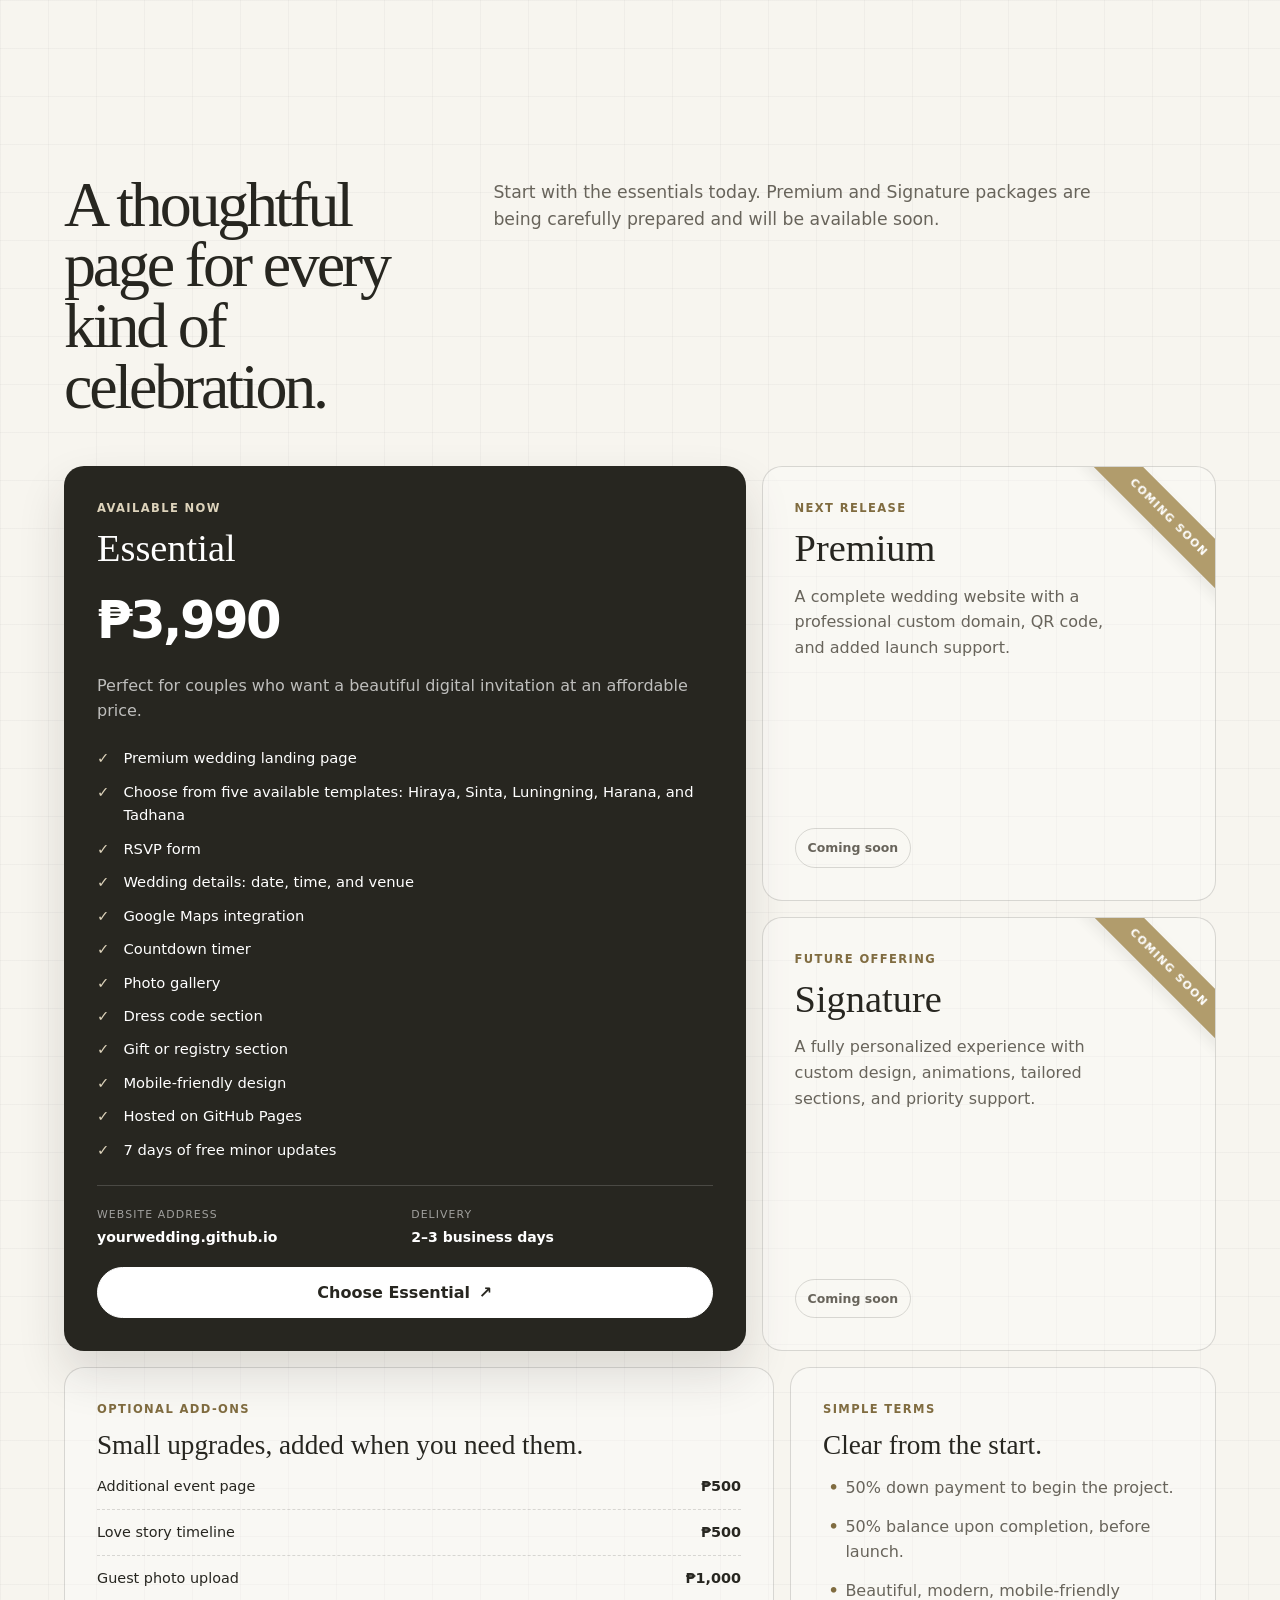
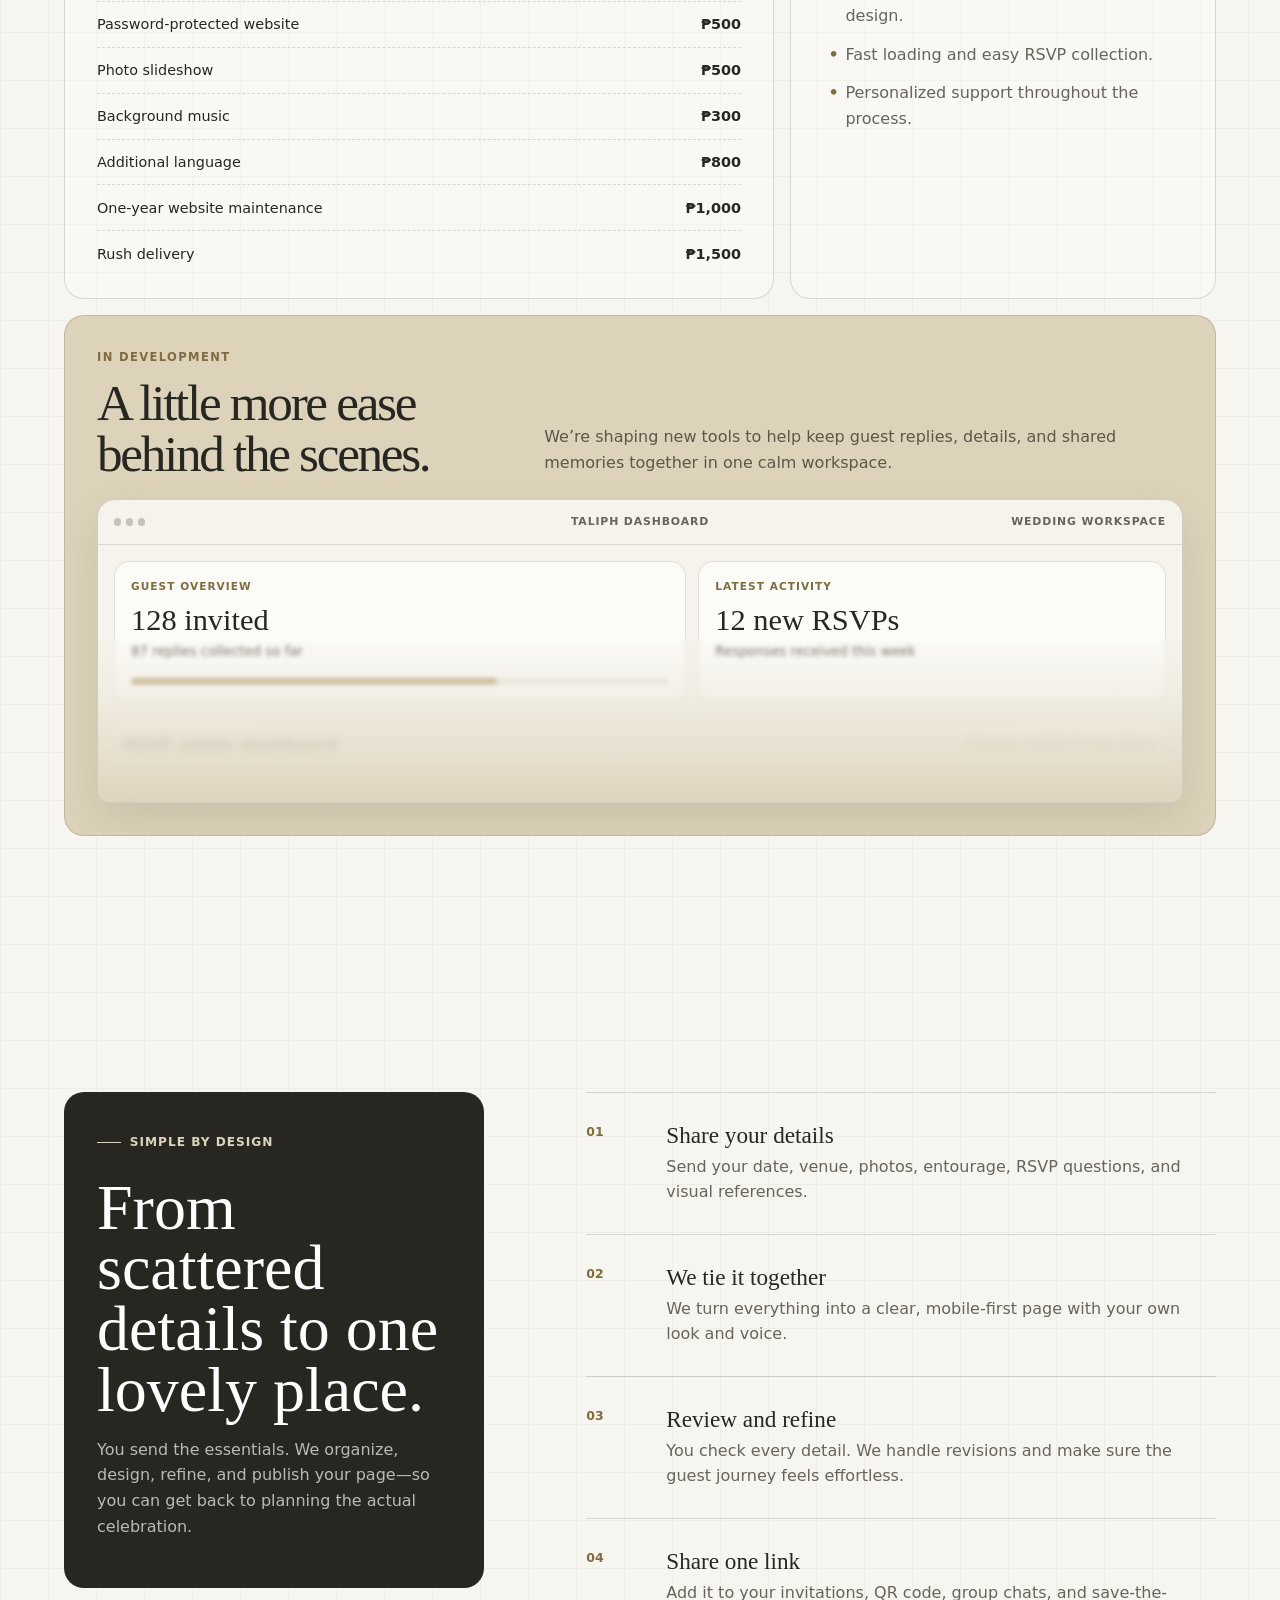
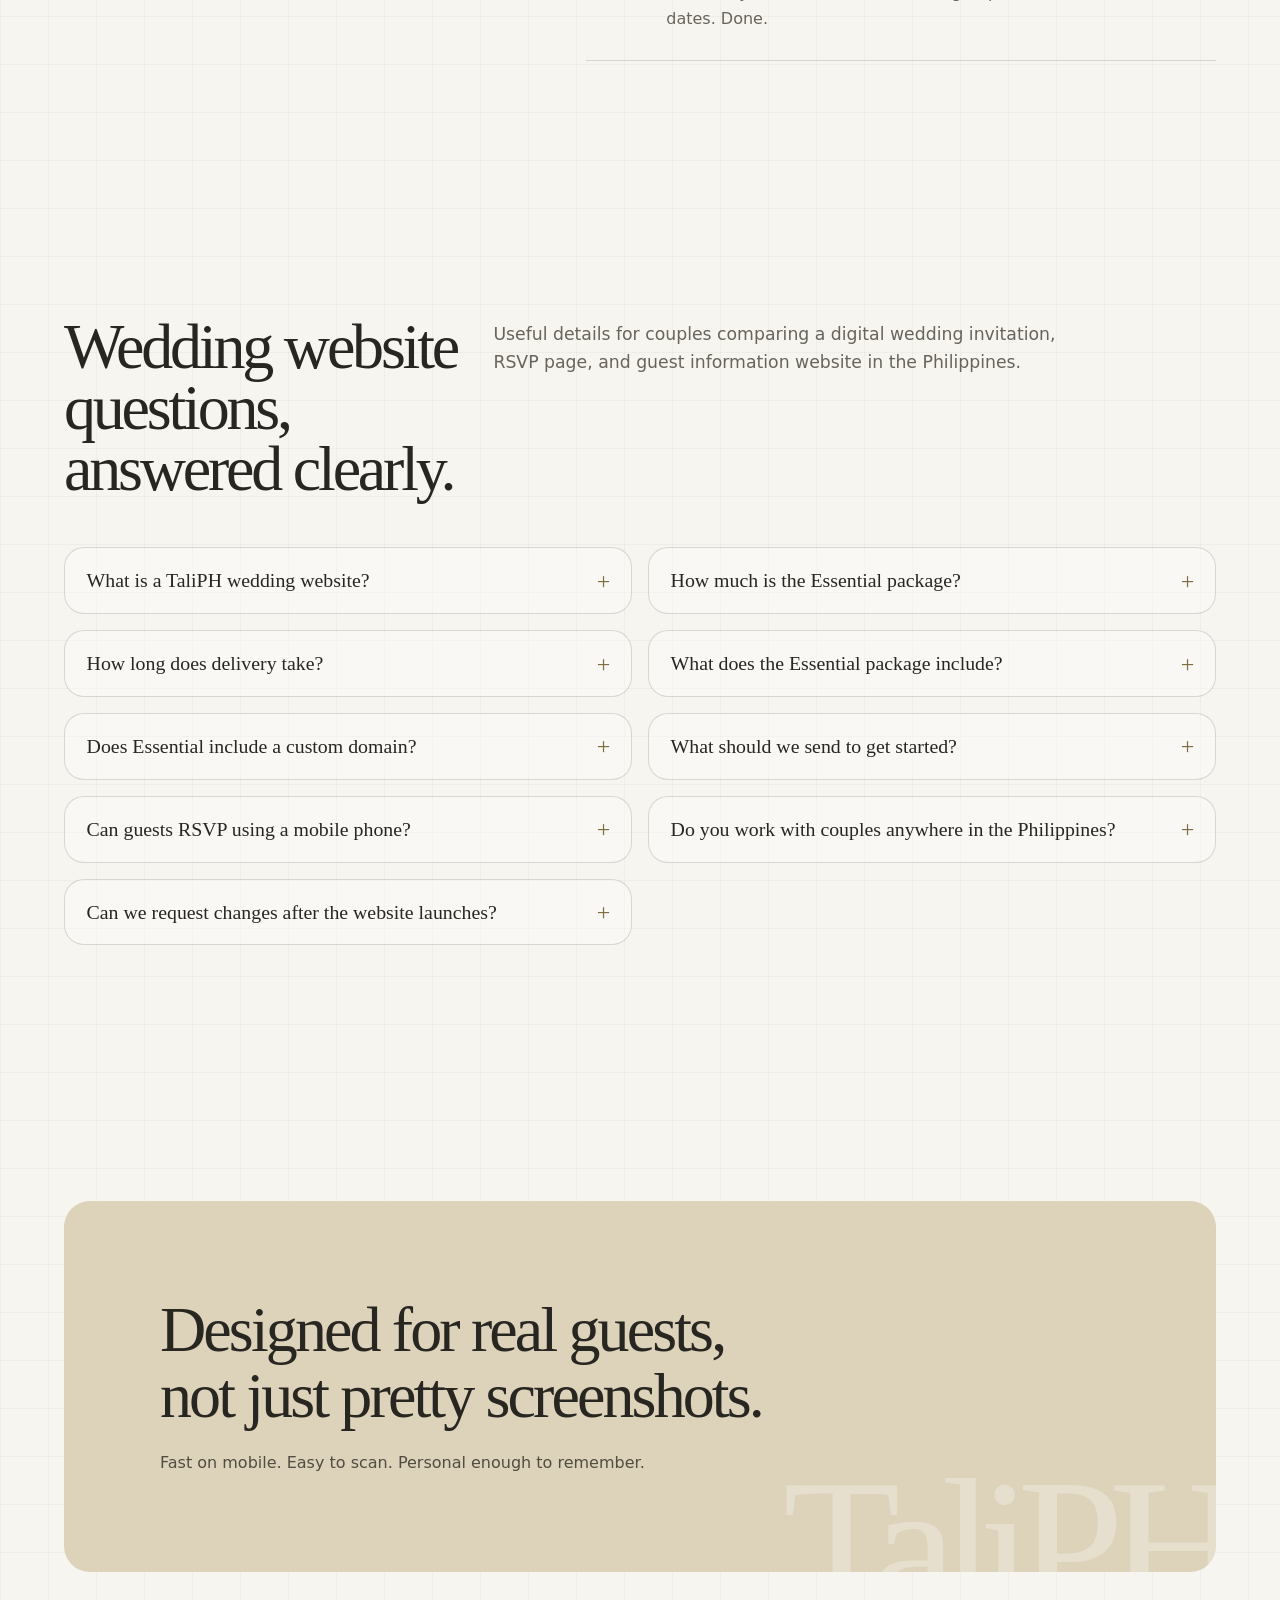
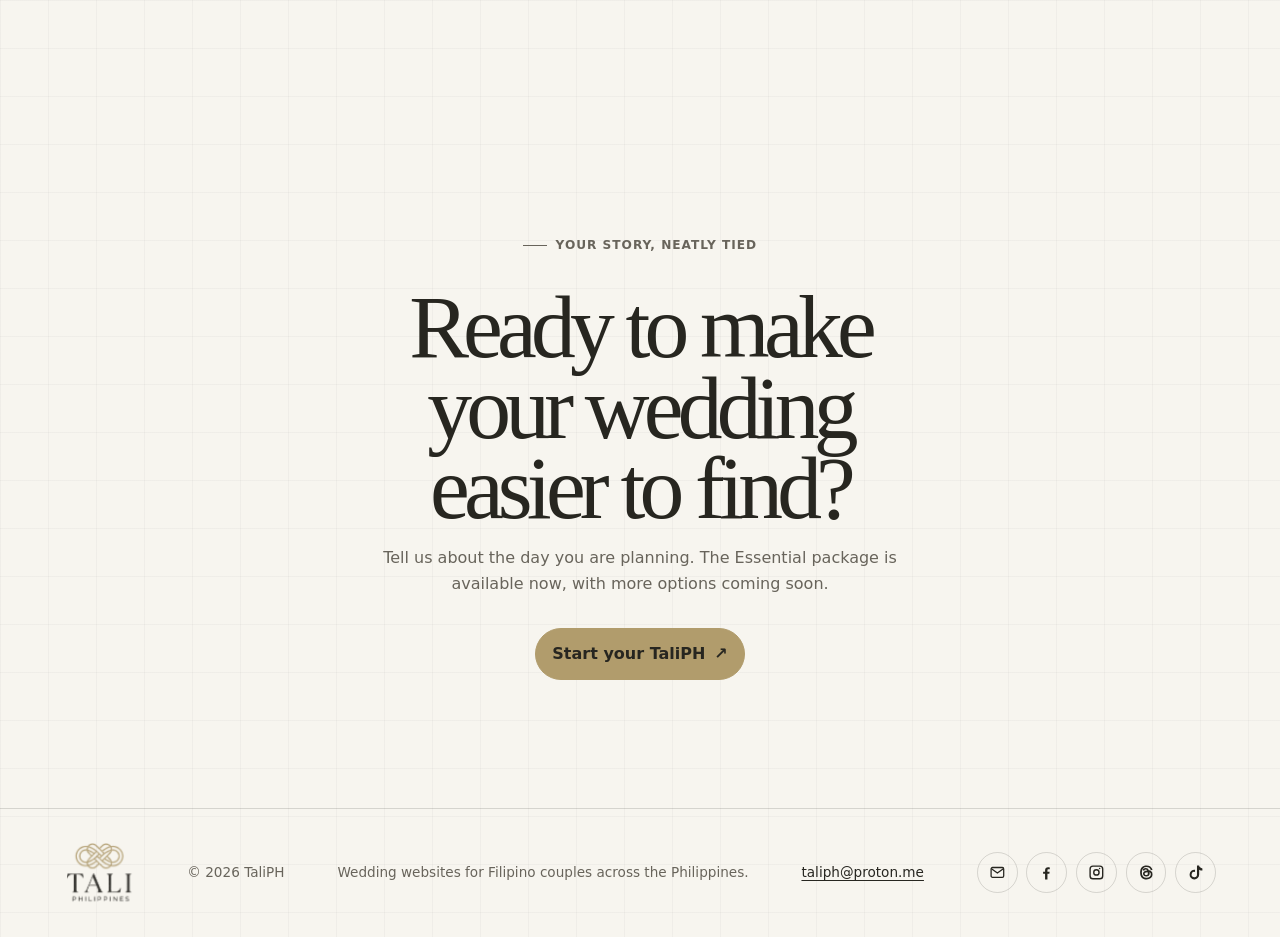
==== commit cc05bcec: "update" ====
--- a/index.html
+++ b/index.html
@@ -1,5 +1,5 @@
 <!doctype html>
-<html lang="en-PH">
+<html lang="en-PH" prefix="og: https://ogp.me/ns#">
 <head>
   <meta charset="utf-8">
   <meta name="viewport" content="width=device-width, initial-scale=1, viewport-fit=cover">
@@ -13,20 +13,30 @@
   <link rel="alternate" hreflang="en-PH" href="https://bytali.github.io/">
   <link rel="alternate" hreflang="x-default" href="https://bytali.github.io/">
   <link rel="sitemap" type="application/xml" href="https://bytali.github.io/sitemap.xml">
-  <link rel="icon" type="image/png" href="assets/taliph-mark.png">
+  <link rel="icon" type="image/png" sizes="512x512" href="assets/taliph-mark.png">
   <link rel="apple-touch-icon" href="assets/taliph-mark.png">
   <link rel="preload" as="image" href="assets/taliph-logo.webp" type="image/webp">
+  <link rel="image_src" href="https://bytali.github.io/assets/taliph-wedding-websites-og-v1.jpg">
 
   <meta property="og:type" content="website">
   <meta property="og:locale" content="en_PH">
   <meta property="og:site_name" content="TaliPH">
   <meta property="og:url" content="https://bytali.github.io/">
-  <meta property="og:title" content="Wedding Websites Philippines | TaliPH">
-  <meta property="og:description" content="Personalized, mobile-friendly wedding websites for Filipino couples with online RSVP, venue maps, schedules, galleries, dress codes, registry details, and guest FAQs.">
-  <meta name="twitter:card" content="summary">
-  <meta name="twitter:title" content="Wedding Websites Philippines | TaliPH">
-  <meta name="twitter:description" content="Personalized wedding websites with RSVP, maps, schedules, galleries, dress codes, registry details, and guest FAQs in one shareable link.">
-  <!-- Add an absolute og:image and twitter:image after creating a 1200 x 630 social preview image. -->
+  <meta property="og:title" content="Wedding Websites for Filipino Couples | TaliPH">
+  <meta property="og:description" content="Create a beautiful, mobile-friendly wedding website with online RSVP, venue maps, schedules, photos, registry details, and guest FAQs—all in one link.">
+  <meta property="og:image" content="https://bytali.github.io/assets/taliph-wedding-websites-og-v1.jpg">
+  <meta property="og:image:secure_url" content="https://bytali.github.io/assets/taliph-wedding-websites-og-v1.jpg">
+  <meta property="og:image:type" content="image/jpeg">
+  <meta property="og:image:width" content="1200">
+  <meta property="og:image:height" content="630">
+  <meta property="og:image:alt" content="TaliPH wedding website service preview featuring an elegant wedding page for Filipino couples.">
+
+  <meta name="twitter:card" content="summary_large_image">
+  <meta name="twitter:url" content="https://bytali.github.io/">
+  <meta name="twitter:title" content="Wedding Websites for Filipino Couples | TaliPH">
+  <meta name="twitter:description" content="Create a beautiful wedding website with online RSVP, venue maps, schedules, photos, registry details, and guest FAQs—all in one link.">
+  <meta name="twitter:image" content="https://bytali.github.io/assets/taliph-wedding-websites-og-v1.jpg">
+  <meta name="twitter:image:alt" content="TaliPH wedding website service preview featuring an elegant wedding page for Filipino couples.">
 
   <title>Wedding Websites Philippines | RSVP &amp; Templates | TaliPH</title>
   <script>document.documentElement.classList.add('js');</script>
@@ -39,8 +49,12 @@
       "@id": "https://bytali.github.io/#organization",
       "name": "TaliPH",
       "url": "https://bytali.github.io/",
-      "logo": "https://bytali.github.io/assets/taliph-logo.png",
-      "image": "https://bytali.github.io/assets/taliph-logo.png",
+      "logo": {
+        "@id": "https://bytali.github.io/#logo"
+      },
+      "image": {
+        "@id": "https://bytali.github.io/#primaryimage"
+      },
       "description": "TaliPH creates personalized, mobile-friendly wedding websites for Filipino couples.",
       "email": "taliph@proton.me",
       "contactPoint": {
@@ -58,6 +72,9 @@
         "name": "Philippines"
       },
       "sameAs": [
+        "https://www.facebook.com/TaliFacebook",
+        "https://www.instagram.com/taliphilippines/",
+        "https://www.threads.com/@taliphilippines",
         "https://www.tiktok.com/@taliphilippines"
       ],
       "knowsAbout": [
@@ -66,7 +83,27 @@
         "Online wedding RSVP",
         "Wedding guest information",
         "Mobile-friendly wedding websites"
-      ]
+      ],
+      "alternateName": "Tali Philippines"
+    },
+    {
+      "@type": "ImageObject",
+      "@id": "https://bytali.github.io/#logo",
+      "url": "https://bytali.github.io/assets/taliph-mark.png",
+      "contentUrl": "https://bytali.github.io/assets/taliph-mark.png",
+      "width": 512,
+      "height": 512,
+      "caption": "TaliPH logo mark"
+    },
+    {
+      "@type": "ImageObject",
+      "@id": "https://bytali.github.io/#primaryimage",
+      "url": "https://bytali.github.io/assets/taliph-wedding-websites-og-v1.jpg",
+      "contentUrl": "https://bytali.github.io/assets/taliph-wedding-websites-og-v1.jpg",
+      "width": 1200,
+      "height": 630,
+      "caption": "TaliPH wedding websites for Filipino couples",
+      "representativeOfPage": true
     },
     {
       "@type": "WebSite",
@@ -77,6 +114,10 @@
       "inLanguage": "en-PH",
       "publisher": {
         "@id": "https://bytali.github.io/#organization"
+      },
+      "alternateName": "Tali Philippines",
+      "image": {
+        "@id": "https://bytali.github.io/#primaryimage"
       }
     },
     {
@@ -85,7 +126,7 @@
       "url": "https://bytali.github.io/",
       "name": "Wedding Websites Philippines | TaliPH",
       "description": "Personalized wedding website design for Filipino couples, including online RSVP, schedules, venue maps, dress codes, galleries, registry details, and guest information.",
-      "dateModified": "2026-08-05",
+      "dateModified": "2026-08-07",
       "isPartOf": {
         "@id": "https://bytali.github.io/#website"
       },
@@ -95,7 +136,13 @@
       "mainEntity": {
         "@id": "https://bytali.github.io/#wedding-website-service"
       },
-      "inLanguage": "en-PH"
+      "inLanguage": "en-PH",
+      "primaryImageOfPage": {
+        "@id": "https://bytali.github.io/#primaryimage"
+      },
+      "image": {
+        "@id": "https://bytali.github.io/#primaryimage"
+      }
     },
     {
       "@type": "Service",
@@ -117,6 +164,9 @@
       },
       "offers": {
         "@id": "https://bytali.github.io/#essential-offer"
+      },
+      "image": {
+        "@id": "https://bytali.github.io/#primaryimage"
       }
     },
     {
@@ -1103,7 +1153,10 @@
     .footer-icon:hover { transform: translateY(-2px); border-color: var(--ink); background: rgba(255,255,255,.36); }
     .footer-icon svg { width: 1.05rem; height: 1.05rem; }
     .footer-icon.mail svg { fill: none; stroke: currentColor; stroke-width: 1.8; stroke-linecap: round; stroke-linejoin: round; }
-    .footer-icon.tiktok svg { fill: currentColor; }
+    .footer-icon.tiktok svg,
+    .footer-icon.facebook svg,
+    .footer-icon.instagram svg,
+    .footer-icon.threads svg { fill: currentColor; }
 
     .js .reveal { opacity: 0; transform: translateY(1.25rem); transition: opacity .65s ease, transform .65s ease; }
     .js .reveal.visible { opacity: 1; transform: none; }
@@ -1186,7 +1239,7 @@
       <a class="brand" href="#top" aria-label="Tali Philippines home">
         <picture>
           <source srcset="assets/taliph-logo.webp" type="image/webp">
-          <img class="brand-logo" src="assets/taliph-logo.png" alt="Tali Philippines" width="286" height="260" decoding="async">
+          <img class="brand-logo" src="assets/taliph-logo.png" alt="Tali Philippines" width="286" height="260" decoding="async" fetchpriority="high">
         </picture>
       </a>
       <div class="navlinks">
@@ -1663,6 +1716,21 @@
             <path d="m4 7 8 6 8-6"></path>
           </svg>
         </a>
+        <a class="footer-icon facebook" href="https://www.facebook.com/TaliFacebook" target="_blank" rel="noopener noreferrer" aria-label="TaliPH on Facebook" title="TaliPH on Facebook">
+          <svg viewBox="0 0 24 24" aria-hidden="true">
+            <path d="M13.5 22v-8h2.7l.4-3h-3.1V9.1c0-.9.3-1.5 1.6-1.5h1.7V4.9c-.3 0-1.3-.1-2.5-.1-2.5 0-4.2 1.5-4.2 4.3V11H7.3v3h2.8v8h3.4Z"></path>
+          </svg>
+        </a>
+        <a class="footer-icon instagram" href="https://www.instagram.com/taliphilippines/" target="_blank" rel="noopener noreferrer" aria-label="TaliPH on Instagram" title="TaliPH on Instagram">
+          <svg viewBox="0 0 24 24" aria-hidden="true">
+            <path fill-rule="evenodd" d="M7 2h10a5 5 0 0 1 5 5v10a5 5 0 0 1-5 5H7a5 5 0 0 1-5-5V7a5 5 0 0 1 5-5Zm0 2a3 3 0 0 0-3 3v10a3 3 0 0 0 3 3h10a3 3 0 0 0 3-3V7a3 3 0 0 0-3-3H7Zm5 3.2A4.8 4.8 0 1 1 12 16.8 4.8 4.8 0 0 1 12 7.2Zm0 2A2.8 2.8 0 1 0 12 14.8 2.8 2.8 0 0 0 12 9.2ZM17.7 6.5a1.1 1.1 0 1 1-1.1-1.1 1.1 1.1 0 0 1 1.1 1.1Z"></path>
+          </svg>
+        </a>
+        <a class="footer-icon threads" href="https://www.threads.com/@taliphilippines" target="_blank" rel="noopener noreferrer" aria-label="TaliPH on Threads" title="TaliPH on Threads">
+          <svg viewBox="0 0 24 24" aria-hidden="true">
+            <path d="M12.2 2C6.4 2 3 5.5 3 12s3.4 10 9.2 10c5.2 0 8.5-2.9 8.5-7.4 0-3.5-2-5.5-5.3-5.7-.7-2.1-2.2-3.2-4.4-3.2-2.2 0-3.8 1.2-4.5 3.3l2.4.7c.4-1.2 1.1-1.8 2.2-1.8 1 0 1.7.4 2.1 1.3-3.9.2-6.1 1.8-6.1 4.5 0 2.5 1.9 4.2 4.8 4.2 2.9 0 4.8-1.7 4.8-4.2 0-.7-.1-1.4-.3-2 1.3.4 1.9 1.4 1.9 3 0 3.1-2.2 5-6.1 5-4.3 0-6.7-2.8-6.7-7.7s2.4-7.7 6.7-7.7c3.2 0 5.3 1.6 6.2 4.6l2.4-.7C19.5 4.2 16.5 2 12.2 2Zm-.3 13.7c-1.5 0-2.4-.7-2.4-1.9 0-1.3 1.2-2 3.6-2.1h.6c.2.6.3 1.2.3 1.8 0 1.4-.8 2.2-2.1 2.2Z"></path>
+          </svg>
+        </a>
         <a class="footer-icon tiktok" href="https://www.tiktok.com/@taliphilippines" target="_blank" rel="noopener noreferrer" aria-label="TaliPH on TikTok" title="TaliPH on TikTok">
           <svg viewBox="0 0 24 24" aria-hidden="true">
             <path d="M14.25 2h3.02c.18 1.26.86 2.39 1.87 3.16A6.23 6.23 0 0 0 22 6.31v3.05a9.15 9.15 0 0 1-4.61-1.31v7.1a6.84 6.84 0 1 1-5.9-6.77v3.1a3.83 3.83 0 1 0 2.76 3.67V2Z"></path>
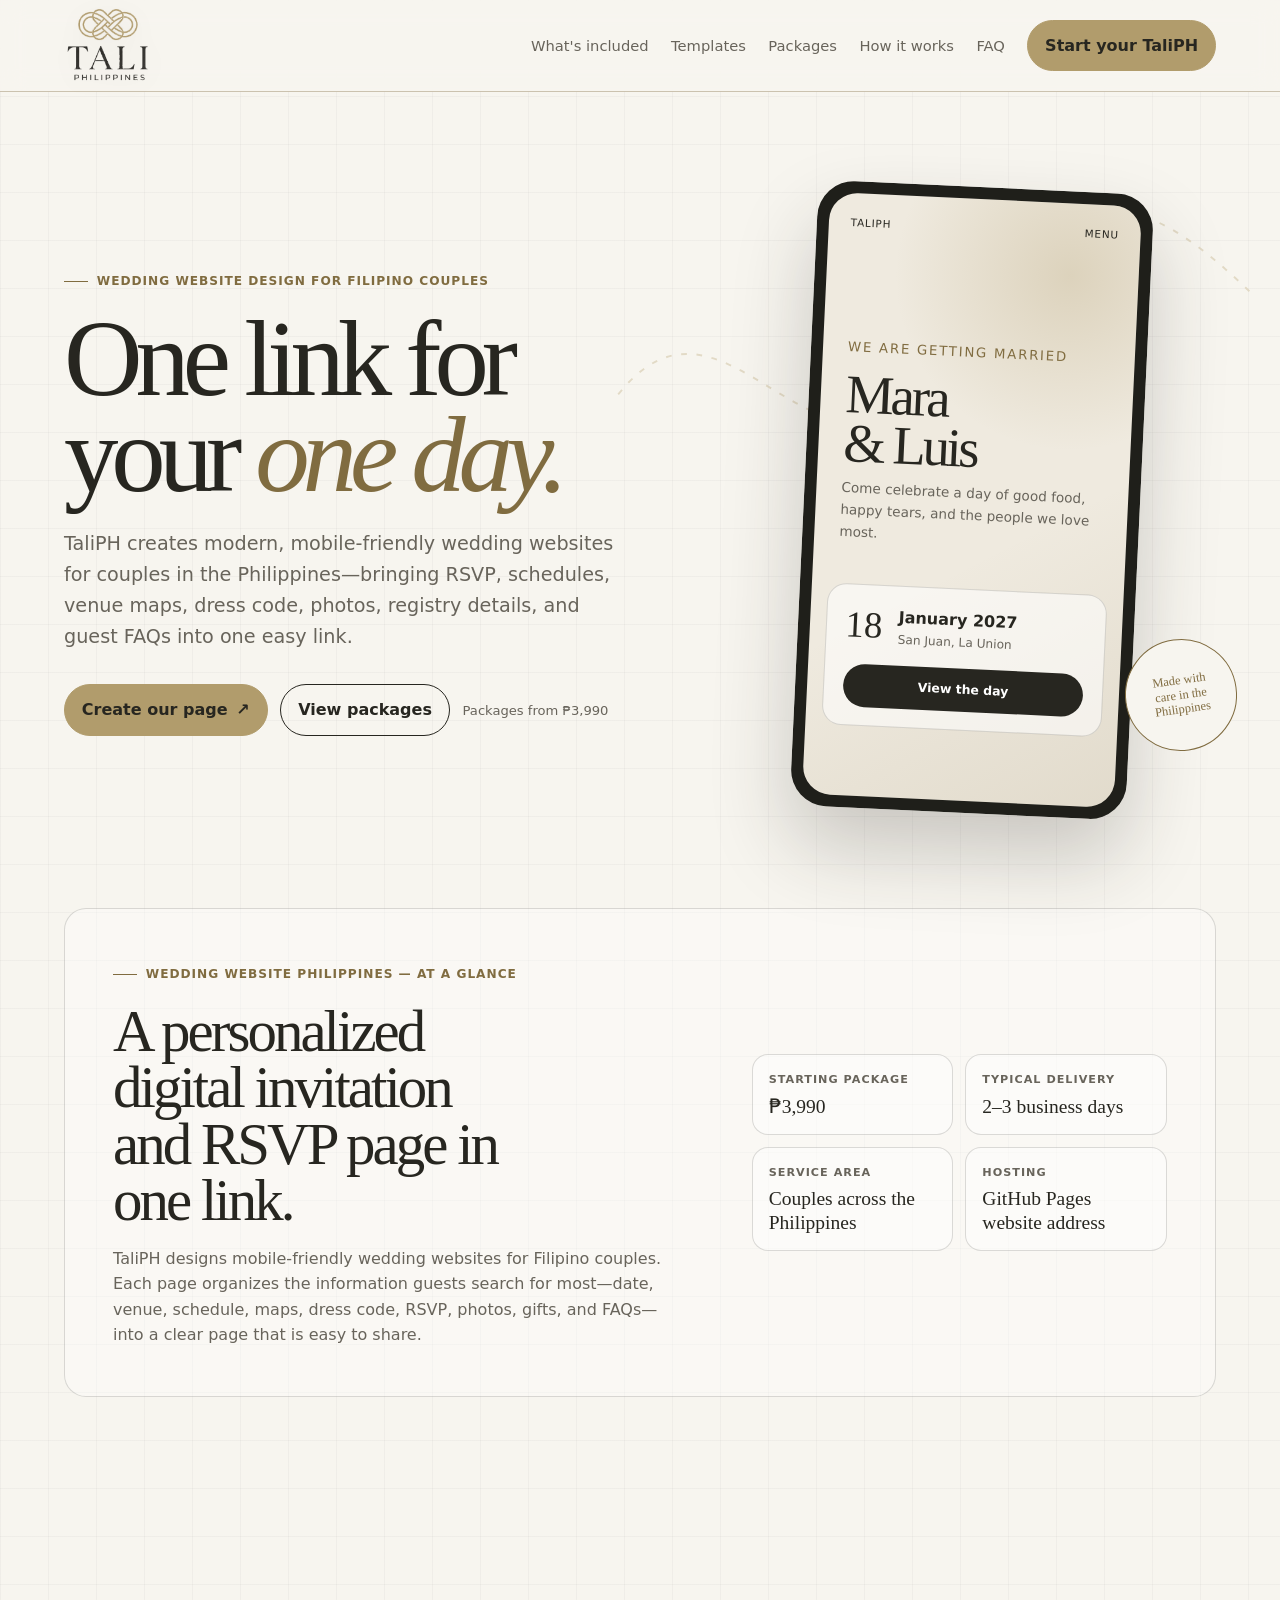
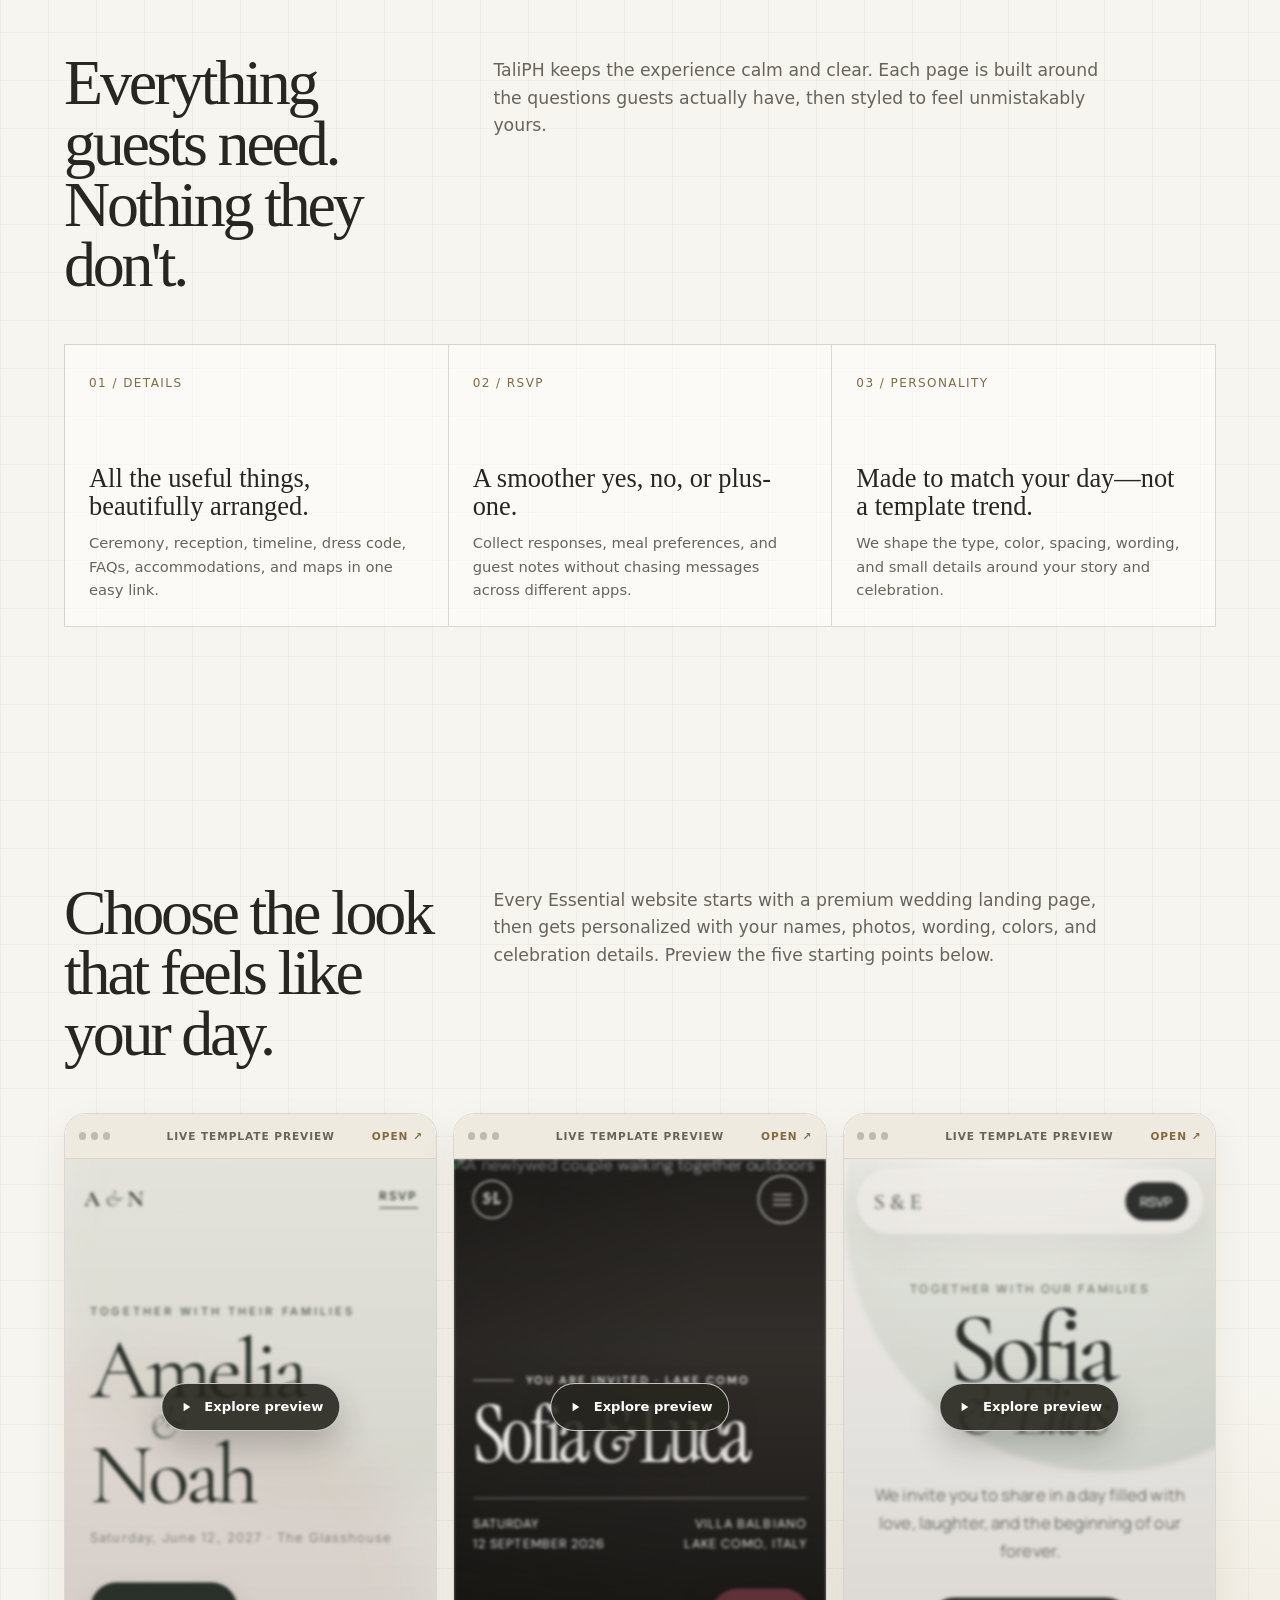
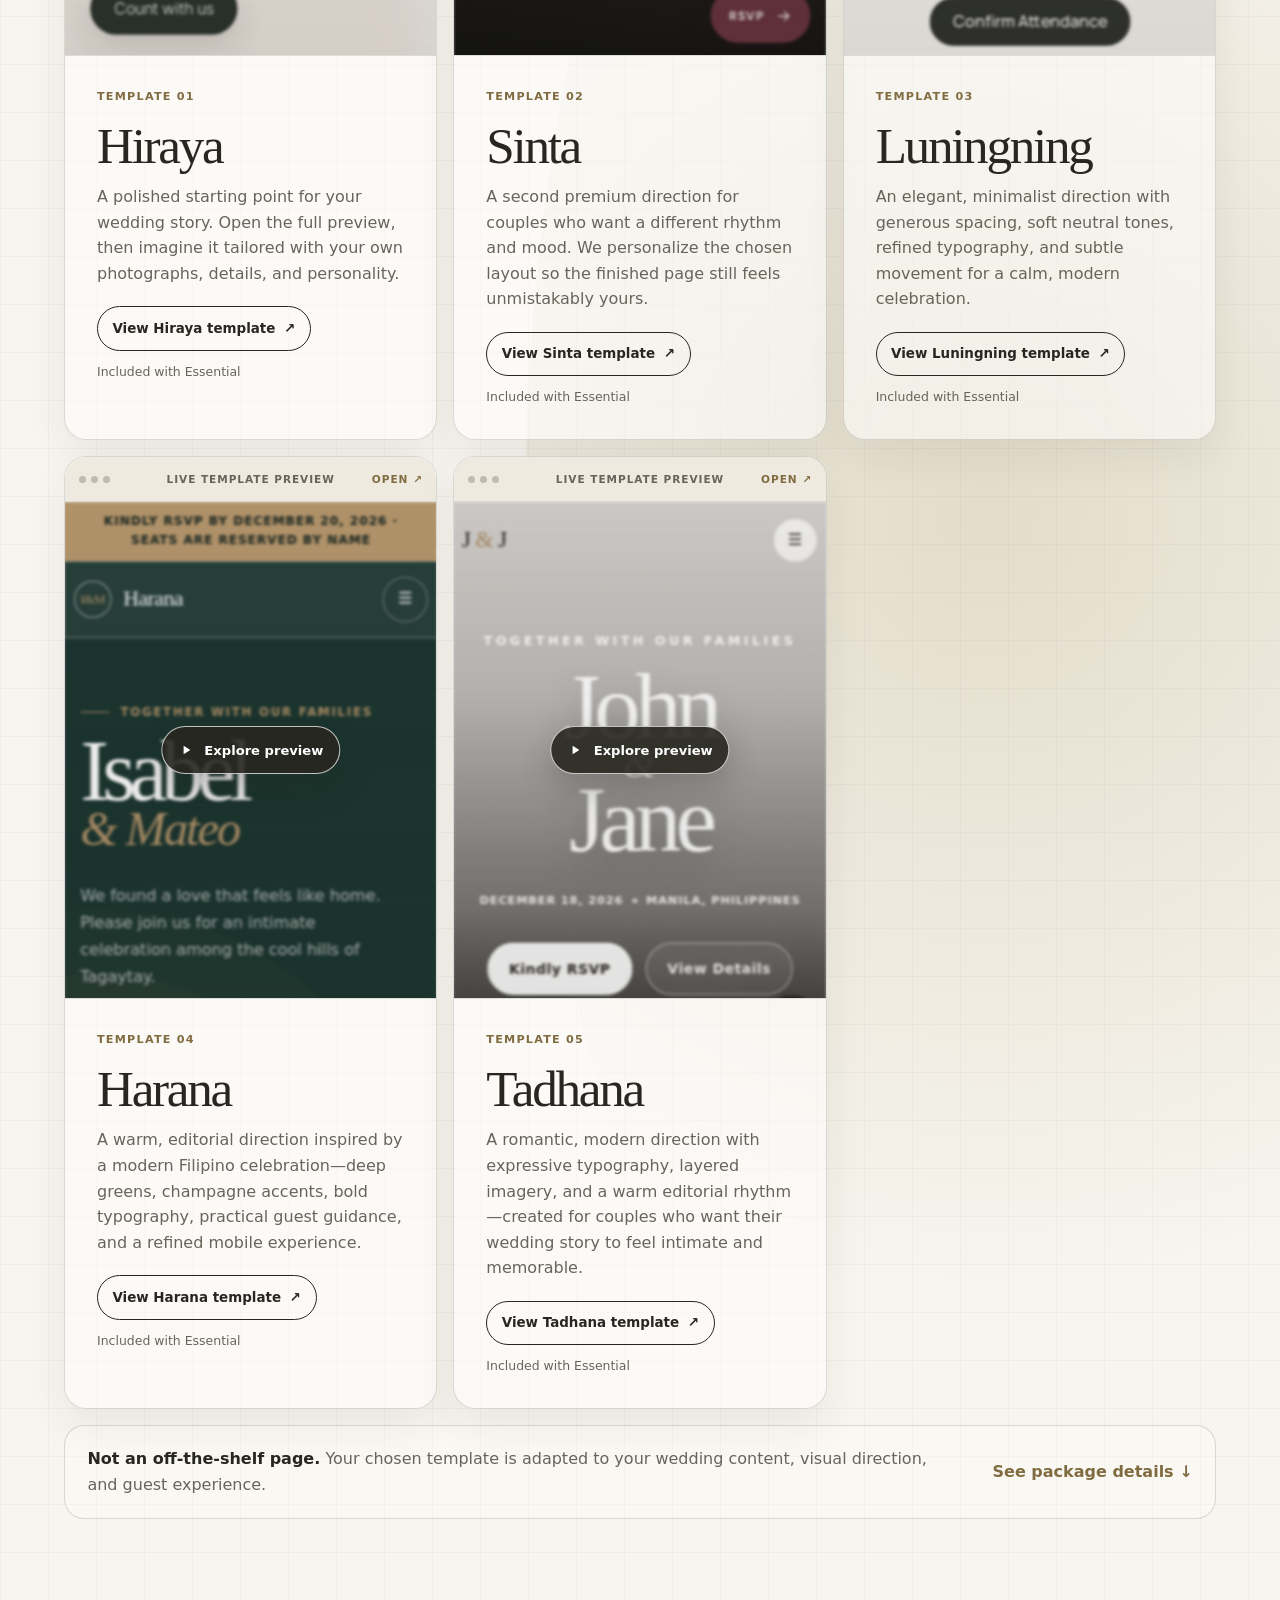
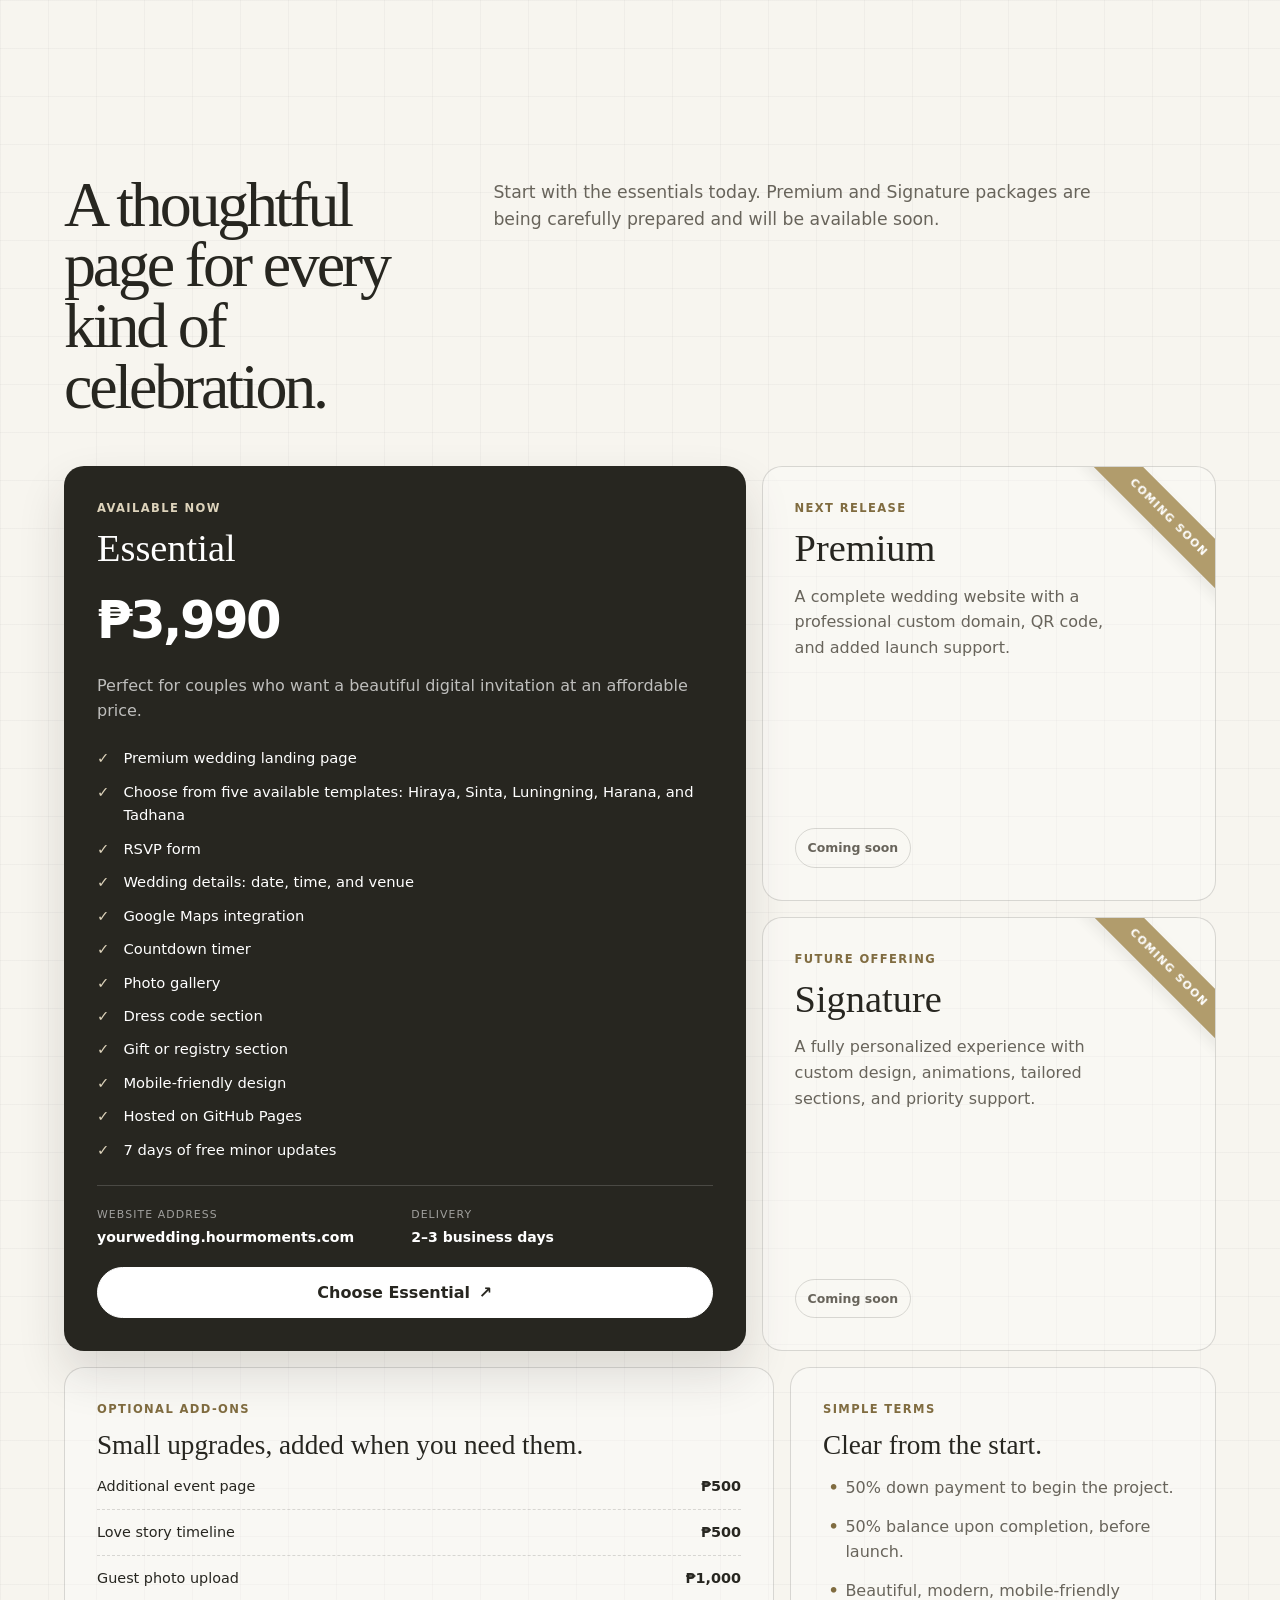
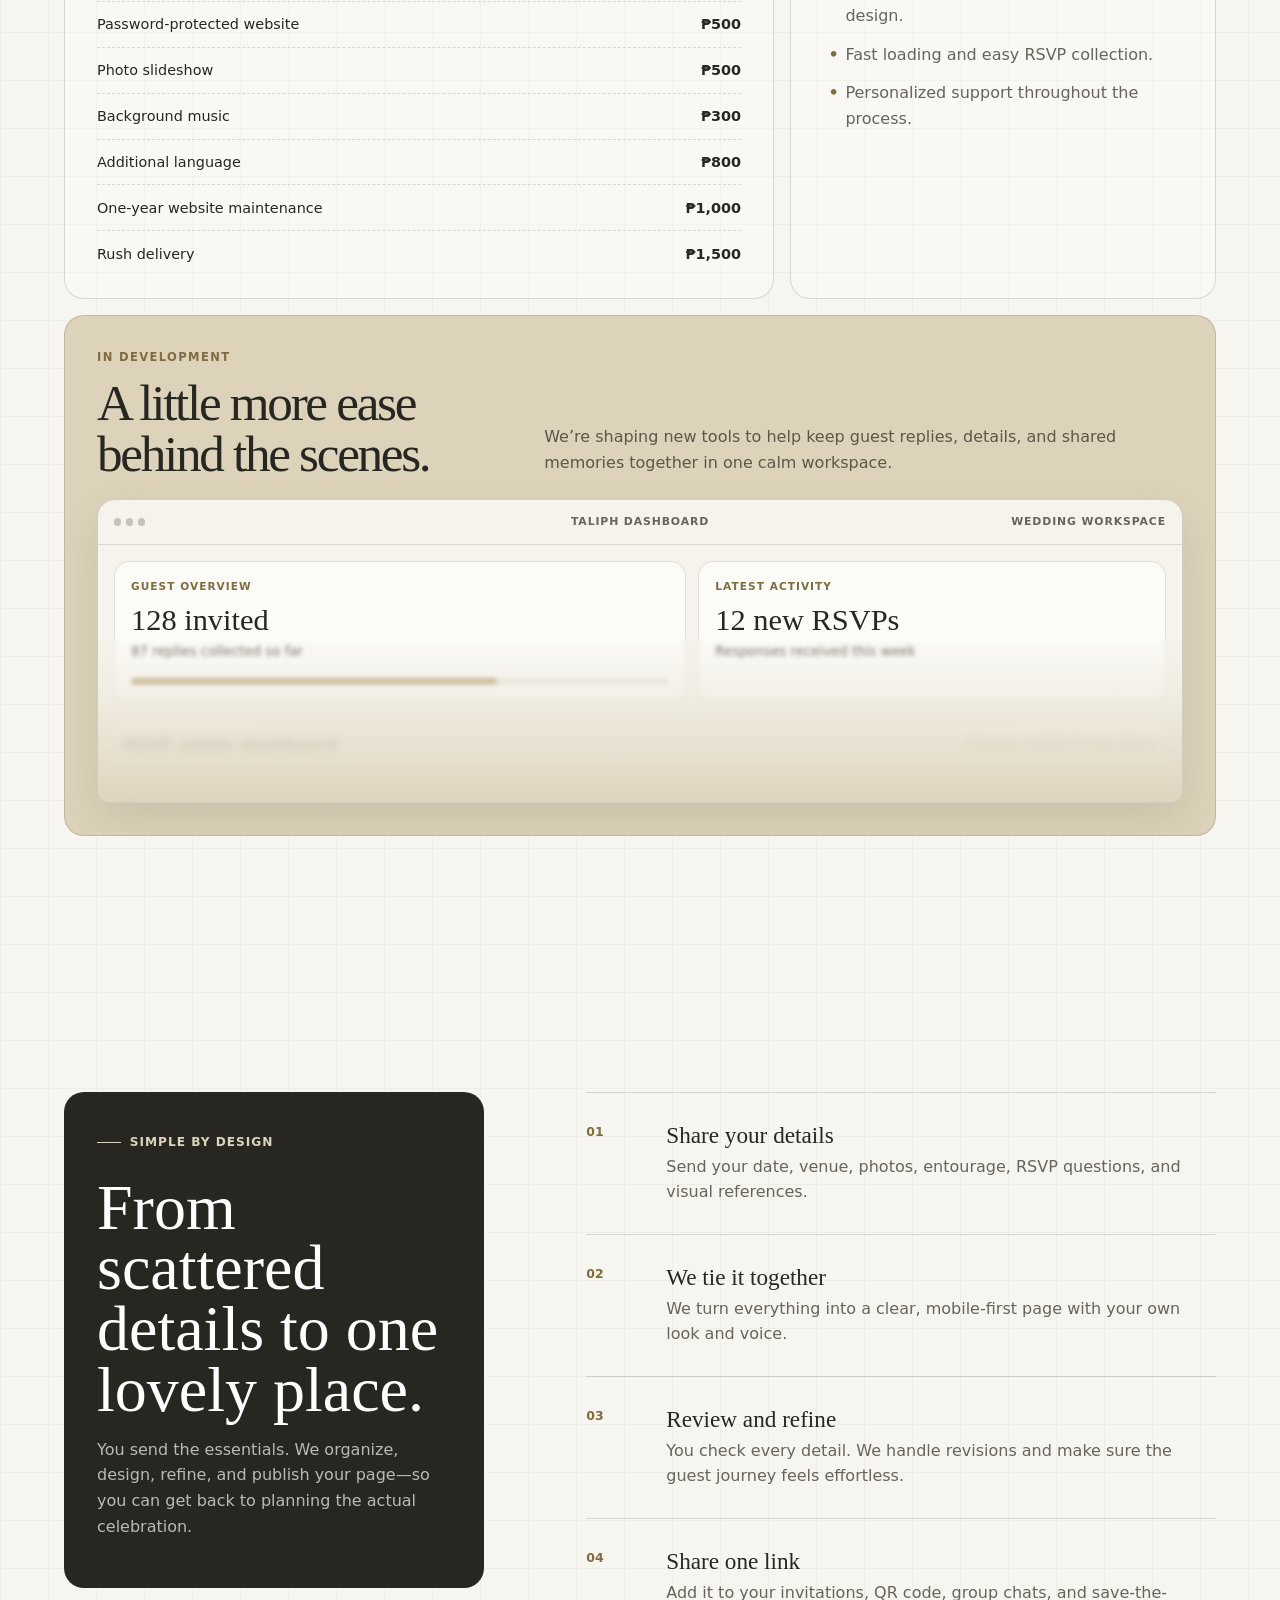
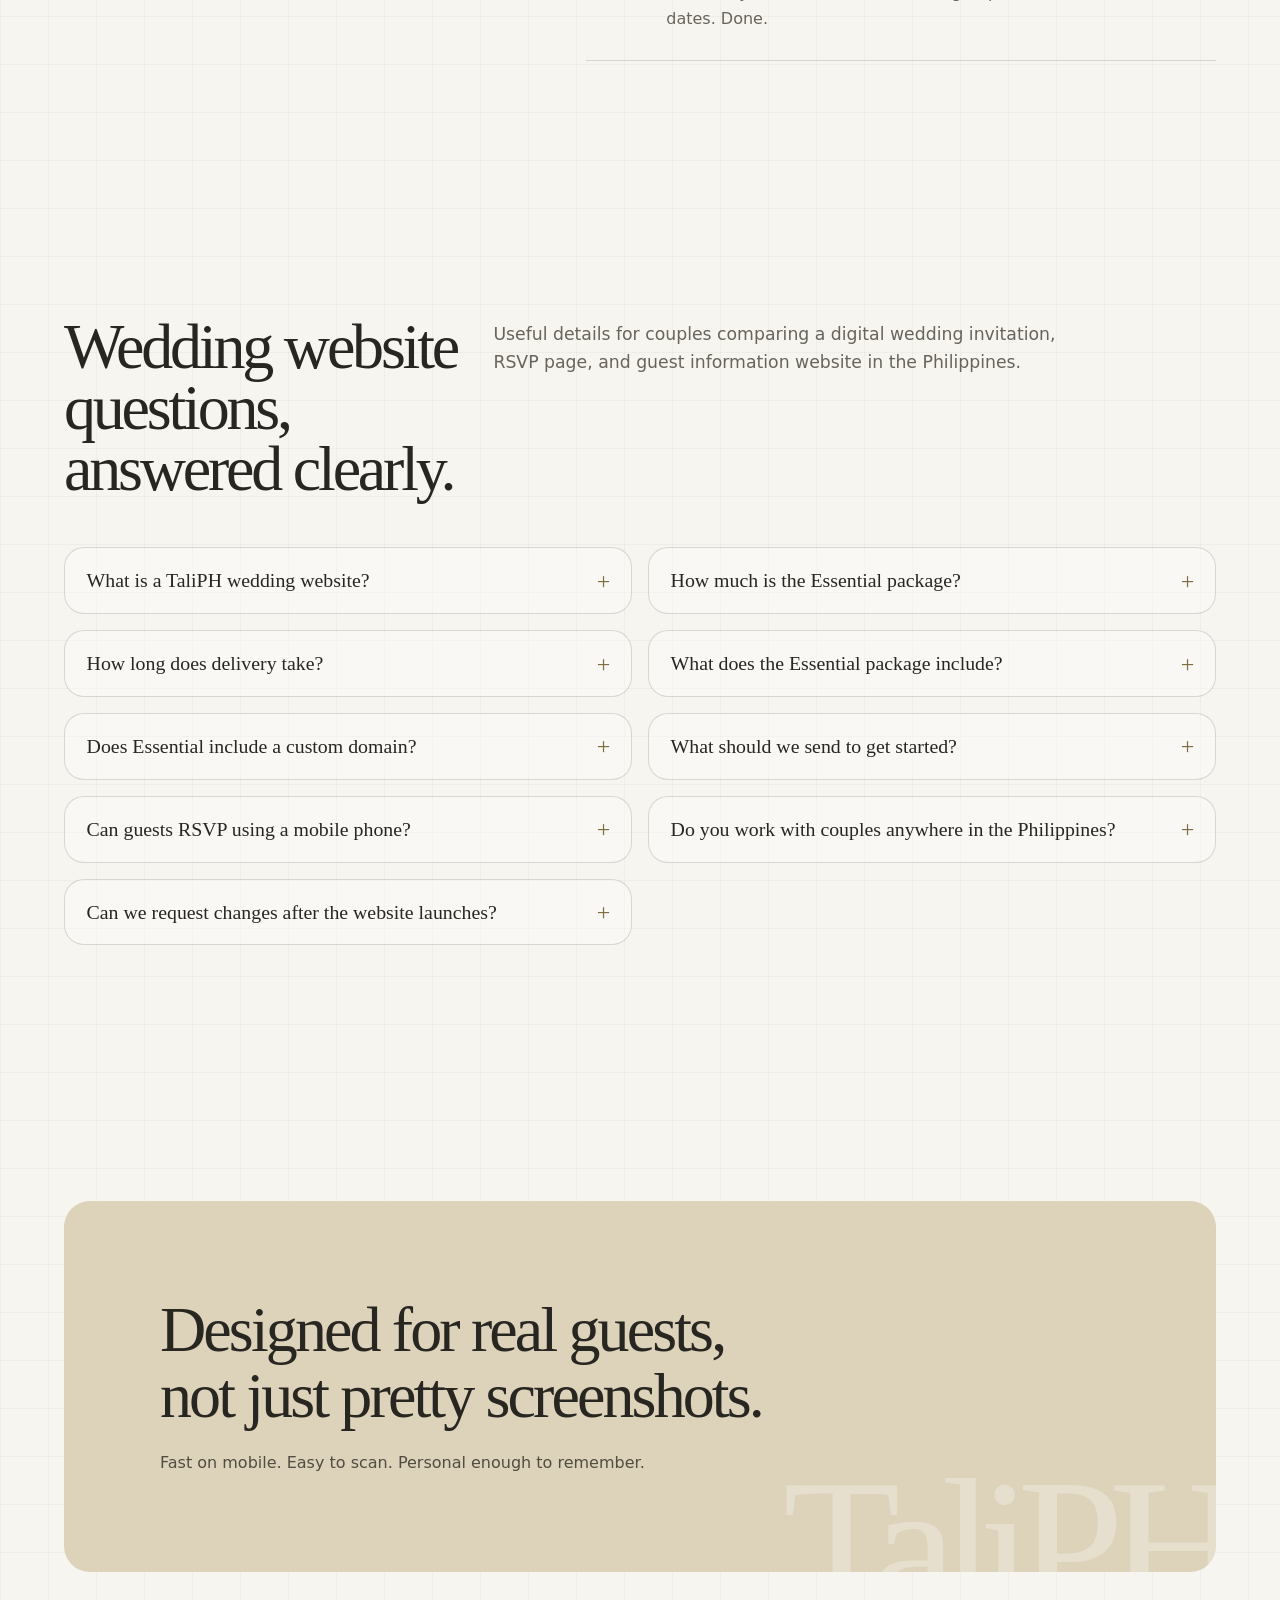
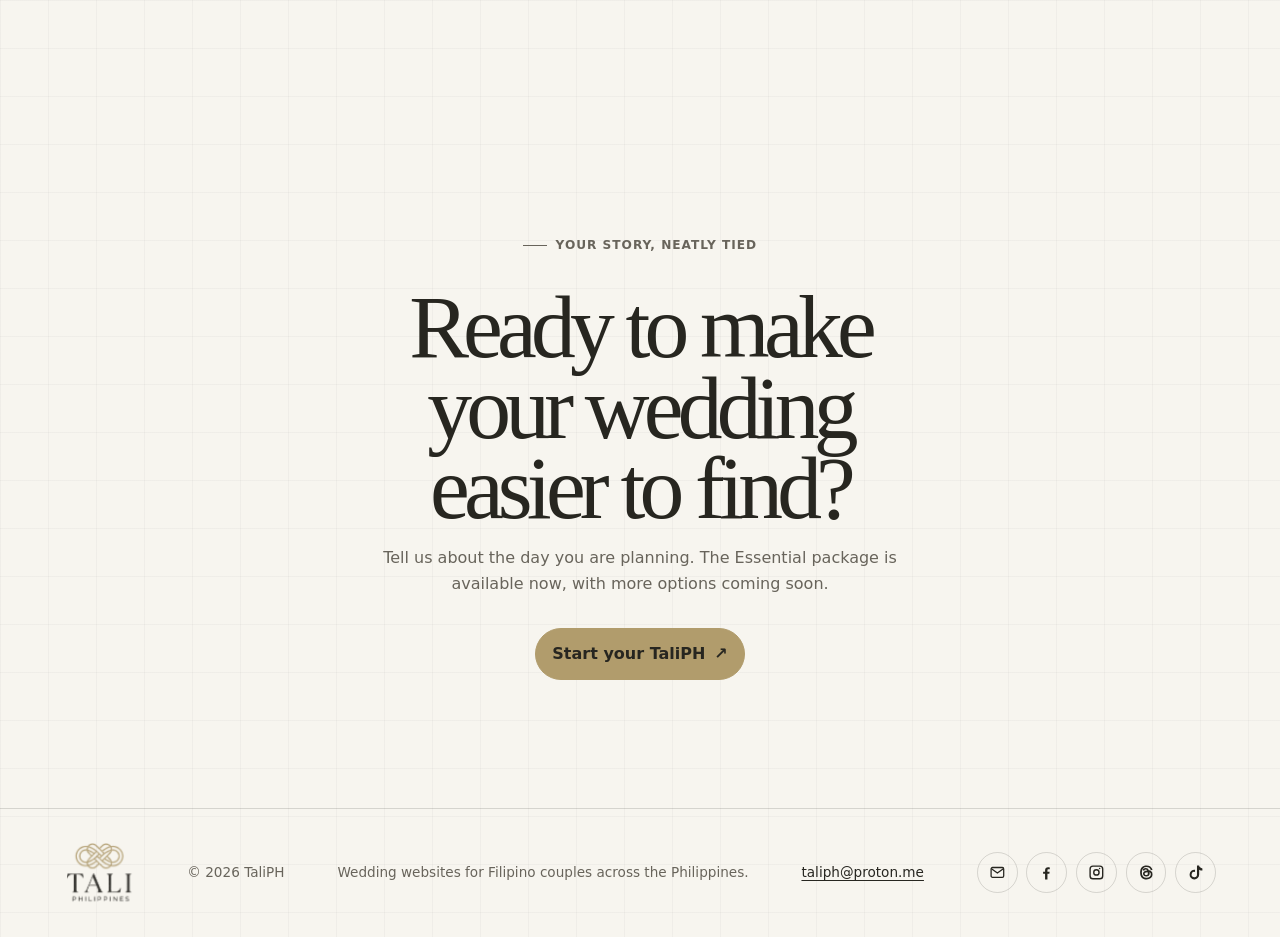
==== commit 60c5c47a: "update" ====
--- a/index.html
+++ b/index.html
@@ -396,6 +396,10 @@
     .navlinks > a:not(.button) { color: var(--muted); text-decoration: none; font-size: .92rem; }
     .navlinks > a:hover { color: var(--ink); }
 
+    .mobile-nav { display: none; }
+
+    main section[id] { scroll-margin-top: calc(var(--header-height) + 1rem); }
+
     .button {
       display: inline-flex;
       align-items: center;
@@ -1174,21 +1178,77 @@
     }
 
     @media (max-width: 820px) {
+      body { padding-bottom: calc(5.5rem + env(safe-area-inset-bottom)); }
+      header { background: color-mix(in srgb, var(--paper) 94%, transparent); }
       .navlinks > a:not(.button) { display: none; }
-      .hero { grid-template-columns: 1fr; min-height: auto; }
+
+      .mobile-nav {
+        position: fixed;
+        z-index: 20;
+        left: 50%;
+        bottom: calc(.65rem + env(safe-area-inset-bottom));
+        width: min(calc(100% - 1.25rem), 36rem);
+        display: grid;
+        grid-template-columns: repeat(5, minmax(0, 1fr));
+        gap: .2rem;
+        padding: .38rem;
+        border: 1px solid rgba(39,38,32,.12);
+        border-radius: 1.35rem;
+        background: color-mix(in srgb, var(--paper) 91%, transparent);
+        box-shadow: 0 1rem 2.7rem rgba(39,38,32,.18);
+        backdrop-filter: blur(18px) saturate(1.15);
+        -webkit-backdrop-filter: blur(18px) saturate(1.15);
+        transform: translateX(-50%);
+      }
+
+      .mobile-nav a {
+        position: relative;
+        min-width: 0;
+        min-height: 3.55rem;
+        display: grid;
+        place-items: center;
+        align-content: center;
+        gap: .18rem;
+        padding: .42rem .2rem;
+        border-radius: 1rem;
+        color: var(--muted);
+        text-decoration: none;
+        font-size: .62rem;
+        font-weight: 750;
+        line-height: 1;
+        letter-spacing: .01em;
+        transition: background .2s ease, color .2s ease, transform .2s ease;
+      }
+
+      .mobile-nav a:active { transform: scale(.96); }
+      .mobile-nav a.is-active { background: rgba(177,156,108,.16); color: var(--ink); }
+      .mobile-nav a:focus-visible { outline: 2px solid var(--accent-dark); outline-offset: -2px; }
+      .mobile-nav svg { width: 1.08rem; height: 1.08rem; fill: none; stroke: currentColor; stroke-width: 1.8; stroke-linecap: round; stroke-linejoin: round; }
+      .mobile-nav .nav-label { overflow: hidden; text-overflow: ellipsis; white-space: nowrap; max-width: 100%; }
+
+      section { padding-block: clamp(3.8rem, 10vw, 5.6rem); }
+      .hero { grid-template-columns: 1fr; min-height: auto; padding-top: clamp(2.8rem, 8vw, 4rem); padding-bottom: 3.5rem; }
       .hero-copy { text-align: center; }
       h1, .lead { margin-inline: auto; }
+      .lead { max-width: 34rem; margin-top: 1.35rem; margin-bottom: 1.6rem; }
       .actions { justify-content: center; }
-      .preview-wrap { min-height: 40rem; }
+      .preview-wrap { min-height: 38rem; }
       .section-head, .process, .package-extras, .faq-grid, .answer-summary-card { grid-template-columns: 1fr; }
+      .section-head { gap: .85rem; margin-bottom: 1.8rem; }
+      .section-head h2 { max-width: 15ch; }
+      .section-head p { margin-top: 0; max-width: 40rem; }
       .template-grid { grid-template-columns: 1fr; }
       .template-frame { height: min(68vw, 32rem); }
       .packages-grid { grid-template-columns: 1fr; }
       .package-card.featured { grid-row: auto; }
-      .features { grid-template-columns: 1fr; }
-      .feature { min-height: auto; }
-      .feature h3 { margin-top: 2.5rem; }
+      .features { grid-template-columns: 1fr; gap: .75rem; border: 0; }
+      .feature { min-height: auto; border: 1px solid var(--line); border-radius: 1.1rem; }
+      .feature h3 { margin-top: 1.8rem; }
       .process-card { position: relative; top: 0; }
+      .step { padding-block: 1.45rem; }
+      .faq-grid { gap: .7rem; }
+      .faq-item { border-radius: 1rem; }
+      footer { padding-bottom: 1.25rem; }
     }
 
     @media (max-width: 520px) {
@@ -1196,7 +1256,9 @@
       .wrap { width: min(calc(100% - 1.25rem), var(--max)); }
       .brand-logo { width: 4.65rem; }
       .button { width: 100%; }
-      .navlinks .button { width: auto; }
+      .navlinks .button { width: auto; min-height: 2.55rem; padding: .58rem .82rem; font-size: .78rem; }
+      .mobile-nav { width: calc(100% - .9rem); bottom: calc(.45rem + env(safe-area-inset-bottom)); border-radius: 1.2rem; }
+      .mobile-nav a { min-height: 3.35rem; font-size: .59rem; }
       .note { width: 100%; }
       .phone { width: 18.5rem; }
       .seal { right: -.2rem; }
@@ -1253,6 +1315,29 @@
     </nav>
   </header>
 
+  <nav class="mobile-nav" aria-label="Quick section navigation">
+    <a href="#included" data-section="included">
+      <svg viewBox="0 0 24 24" aria-hidden="true"><path d="M4 6.5h16M4 12h16M4 17.5h10"/></svg>
+      <span class="nav-label">Included</span>
+    </a>
+    <a href="#templates" data-section="templates">
+      <svg viewBox="0 0 24 24" aria-hidden="true"><rect x="4" y="4" width="16" height="16" rx="2"/><path d="M8 8h8M8 12h5M8 16h7"/></svg>
+      <span class="nav-label">Templates</span>
+    </a>
+    <a href="#packages" data-section="packages">
+      <svg viewBox="0 0 24 24" aria-hidden="true"><path d="M5 7.5h14v11H5z"/><path d="M8 7.5V5h8v2.5M8 12h8"/></svg>
+      <span class="nav-label">Packages</span>
+    </a>
+    <a href="#process" data-section="process">
+      <svg viewBox="0 0 24 24" aria-hidden="true"><circle cx="6" cy="6" r="1.5"/><circle cx="6" cy="12" r="1.5"/><circle cx="6" cy="18" r="1.5"/><path d="M10 6h8M10 12h8M10 18h8"/></svg>
+      <span class="nav-label">Process</span>
+    </a>
+    <a href="#faq" data-section="faq">
+      <svg viewBox="0 0 24 24" aria-hidden="true"><circle cx="12" cy="12" r="9"/><path d="M9.8 9.2a2.5 2.5 0 0 1 4.8.9c0 1.8-2.6 2-2.6 3.6M12 17h.01"/></svg>
+      <span class="nav-label">FAQ</span>
+    </a>
+  </nav>
+
   <main id="main">
     <section class="hero wrap" id="top">
       <div class="hero-copy reveal visible">
@@ -1520,7 +1605,7 @@
             <li>7 days of free minor updates</li>
           </ul>
           <div class="package-meta">
-            <div><span>Website address</span><strong>yourwedding.github.io</strong></div>
+            <div><span>Website address</span><strong>yourwedding.hourmoments.com</strong></div>
             <div><span>Delivery</span><strong>2–3 business days</strong></div>
           </div>
           <a class="button" style="margin-top:1.25rem;background:#fff;color:var(--ink);border-color:#fff" href="mailto:taliph@proton.me?subject=Essential%20Wedding%20Website%20Package">Choose Essential <span aria-hidden="true">↗</span></a>
@@ -1767,6 +1852,35 @@
         frame.focus();
       });
     });
+
+
+    const mobileNavLinks = [...document.querySelectorAll('.mobile-nav a[data-section]')];
+    const mobileSections = mobileNavLinks
+      .map(link => document.getElementById(link.dataset.section))
+      .filter(Boolean);
+
+    const setMobileNavActive = id => {
+      mobileNavLinks.forEach(link => {
+        const active = link.dataset.section === id;
+        link.classList.toggle('is-active', active);
+        if (active) link.setAttribute('aria-current', 'location');
+        else link.removeAttribute('aria-current');
+      });
+    };
+
+    mobileNavLinks.forEach(link => {
+      link.addEventListener('click', () => setMobileNavActive(link.dataset.section));
+    });
+
+    if ('IntersectionObserver' in window && mobileSections.length) {
+      const navObserver = new IntersectionObserver(entries => {
+        const visible = entries
+          .filter(entry => entry.isIntersecting)
+          .sort((a, b) => b.intersectionRatio - a.intersectionRatio)[0];
+        if (visible) setMobileNavActive(visible.target.id);
+      }, { rootMargin: '-18% 0px -62% 0px', threshold: [0, .2, .5] });
+      mobileSections.forEach(section => navObserver.observe(section));
+    }
   </script>
 </body>
 </html>
